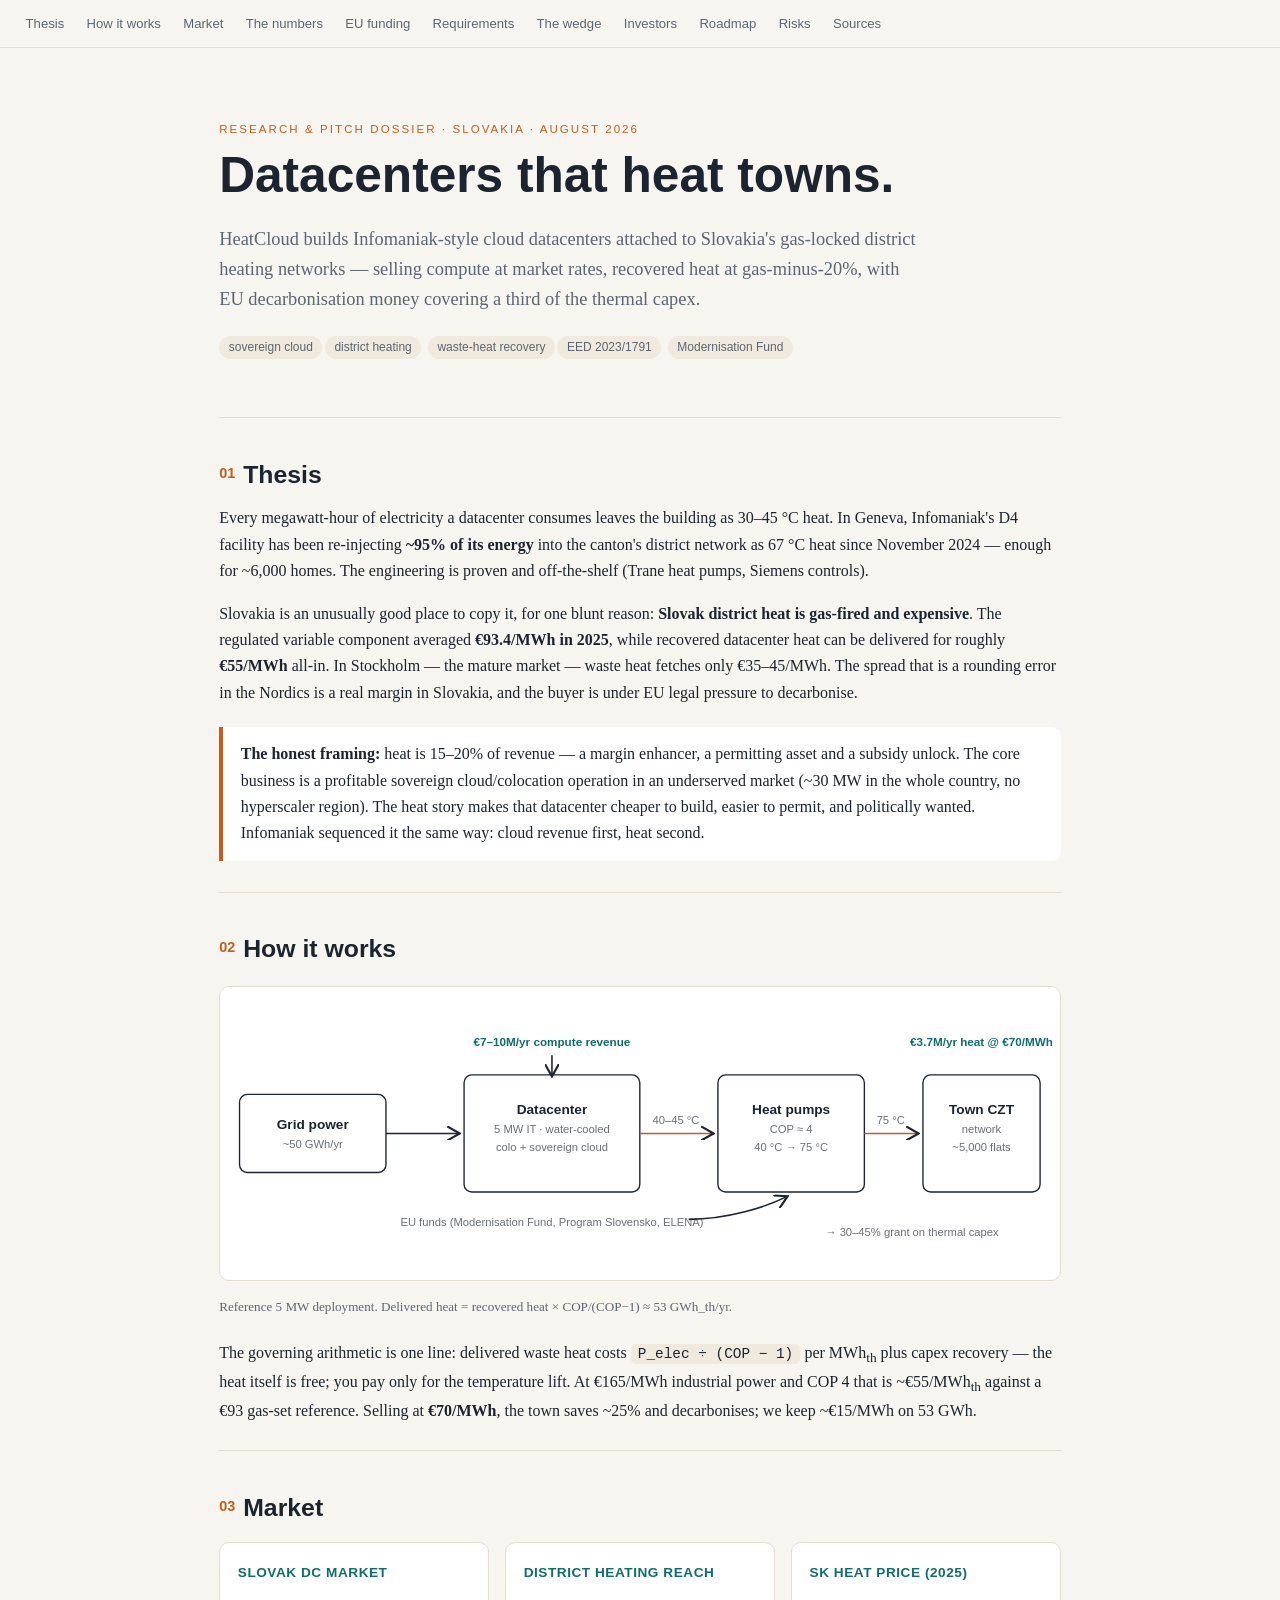
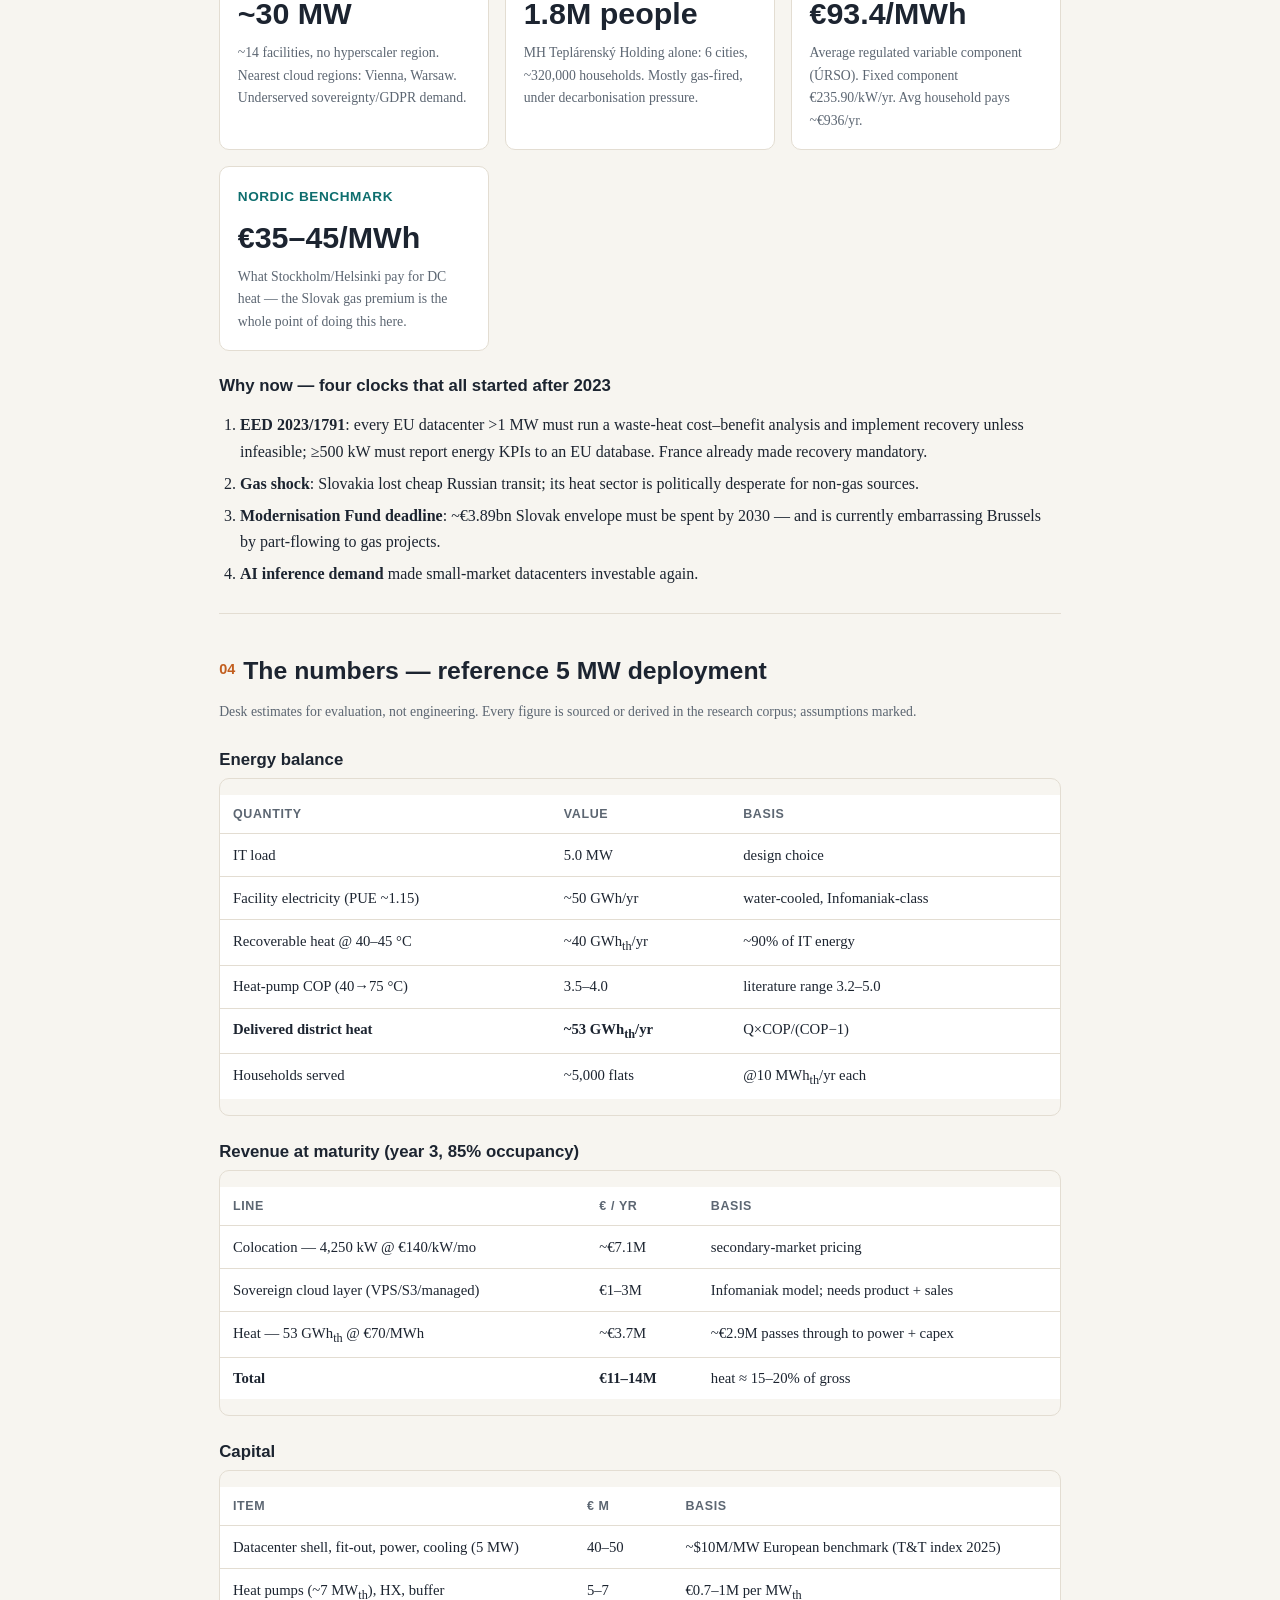
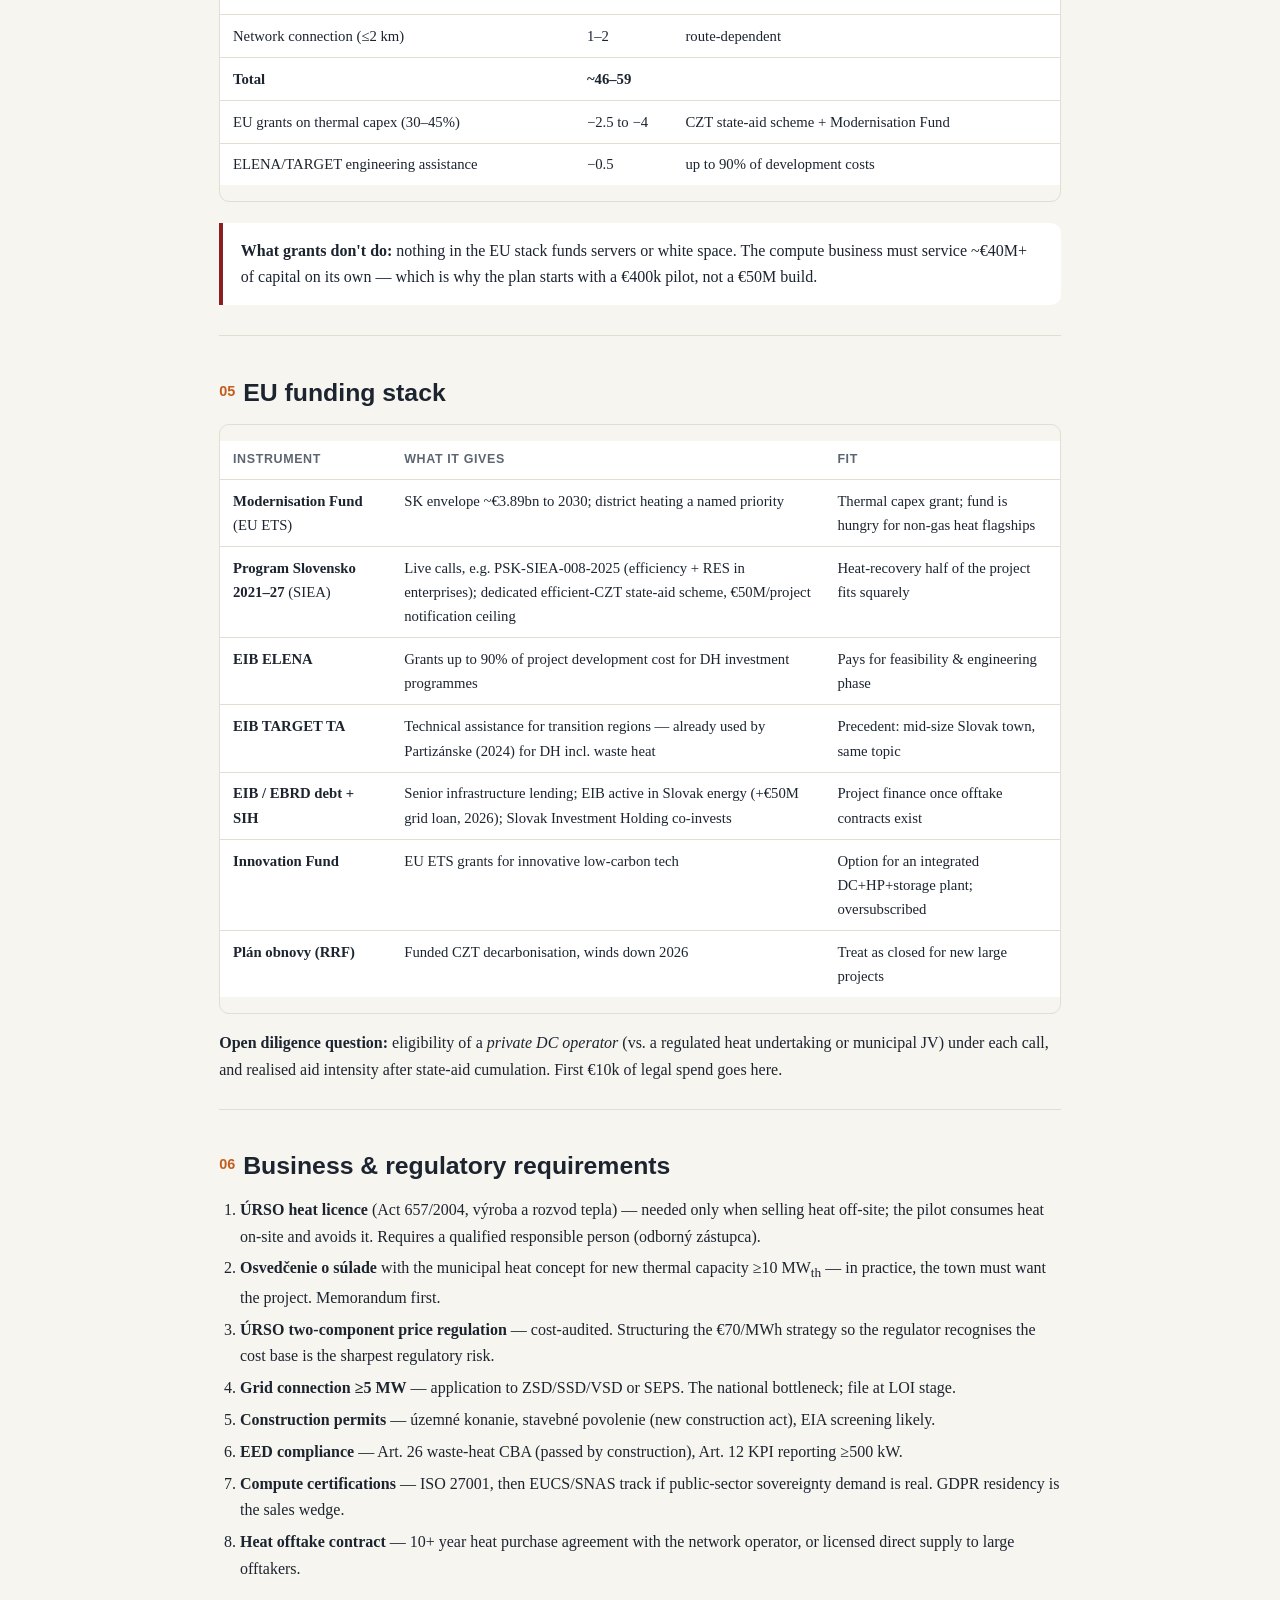
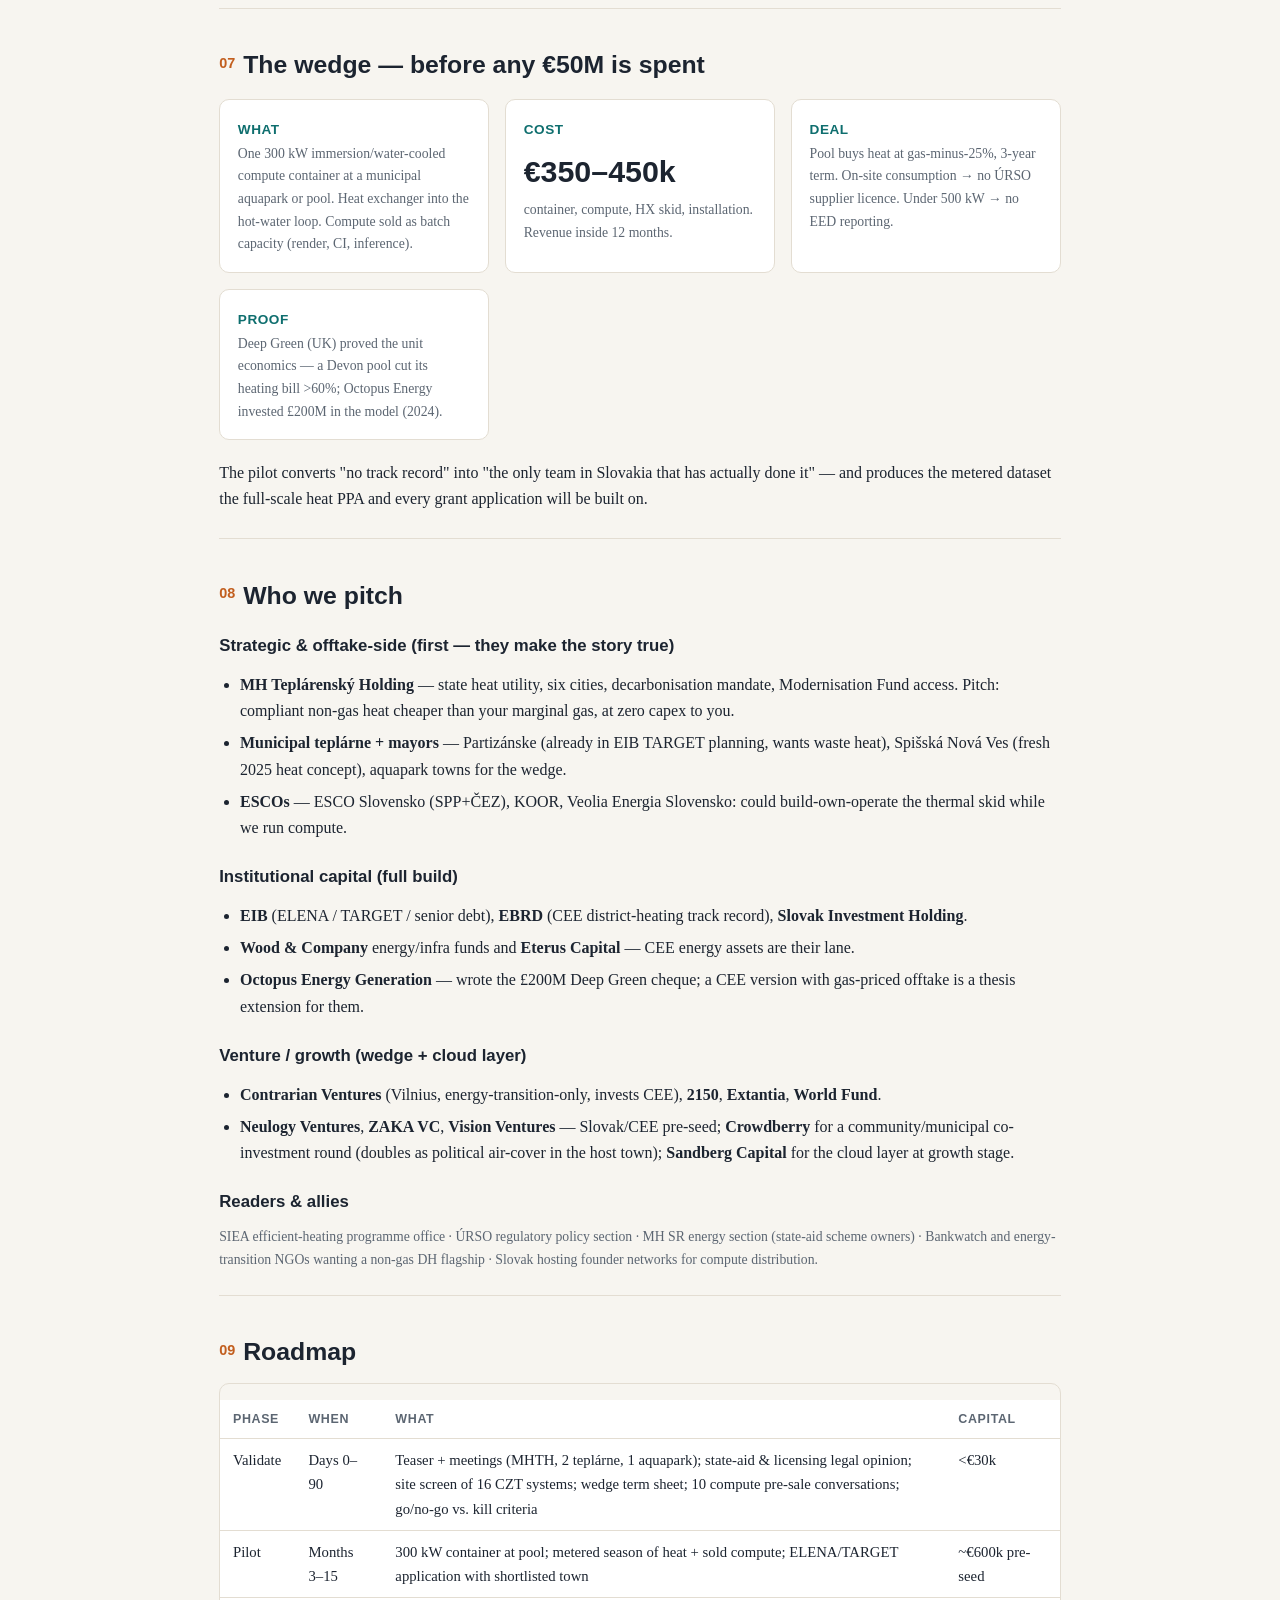
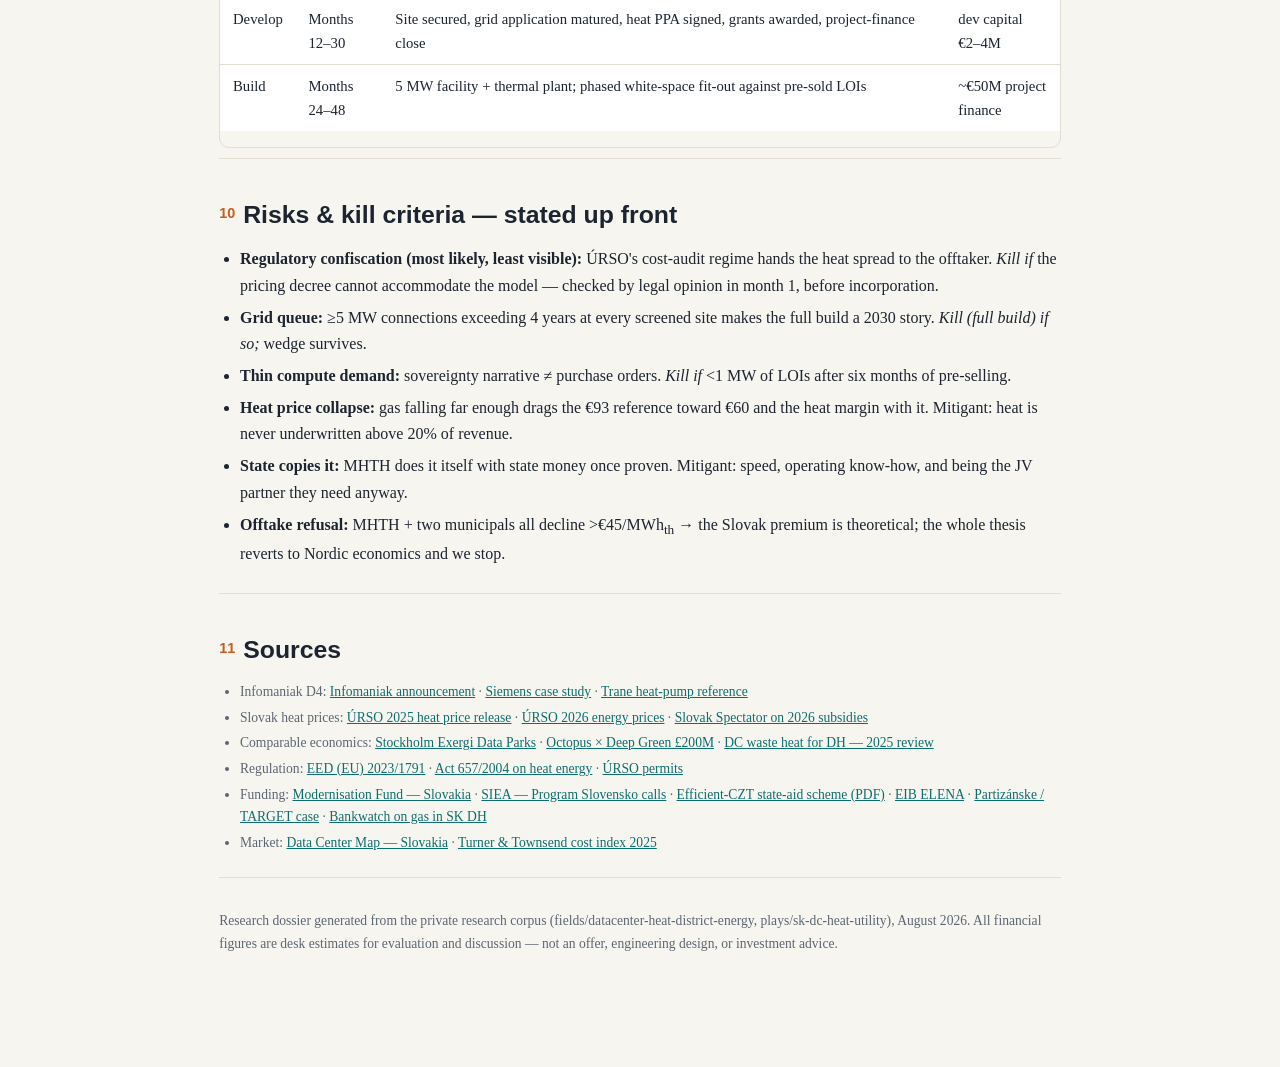
==== index.html @ 576988e0 "HeatCloud Slovakia research & pitch site Co-Authored-By: Claude Opus 5 <noreply@anthropic.com>" ====
<!doctype html>
<html lang="en">
<head>
<meta charset="utf-8">
<meta name="viewport" content="width=device-width, initial-scale=1">
<title>HeatCloud Slovakia — datacenters that heat towns</title>
<meta name="description" content="Sovereign cloud datacenters attached to Slovakia's district heating networks: compute at market rates, recovered heat at gas-minus-20%, EU decarbonisation funding on the thermal capex.">
<style>
:root{
  --bg:#f7f5f0; --panel:#ffffff; --ink:#1c2430; --muted:#5c6672;
  --accent:#c25e1e; --accent2:#0e6e6e; --line:#e3ddd2; --warn:#8a1f1f;
  --chip:#efe9de;
}
@media (prefers-color-scheme: dark){
  :root{ --bg:#12161c; --panel:#1a2028; --ink:#e8e4dc; --muted:#98a1ab;
    --accent:#e8823f; --accent2:#3fb5b5; --line:#2a323c; --warn:#e06c6c; --chip:#232b35; }
}
*{box-sizing:border-box} html{scroll-behavior:smooth}
body{margin:0;background:var(--bg);color:var(--ink);font:16px/1.65 Georgia,'Times New Roman',serif}
a{color:var(--accent2)} h1,h2,h3{font-family:'Helvetica Neue',Arial,sans-serif;line-height:1.2}
nav{position:sticky;top:0;background:var(--bg);border-bottom:1px solid var(--line);z-index:9;
  display:flex;gap:.2rem;overflow-x:auto;padding:.55rem 1rem;font-family:Arial,sans-serif;font-size:.82rem}
nav a{color:var(--muted);text-decoration:none;padding:.25rem .6rem;border-radius:99px;white-space:nowrap}
nav a:hover{color:var(--ink);background:var(--chip)}
.wrap{max-width:880px;margin:0 auto;padding:0 1.2rem 5rem}
header.hero{padding:4.5rem 0 2.5rem;border-bottom:1px solid var(--line)}
.kicker{font-family:Arial,sans-serif;letter-spacing:.18em;text-transform:uppercase;font-size:.72rem;color:var(--accent)}
h1{font-size:clamp(2rem,5vw,3.1rem);margin:.4rem 0 .8rem}
.lede{font-size:1.15rem;color:var(--muted);max-width:44rem}
section{padding:2.6rem 0 .6rem;border-bottom:1px solid var(--line)}
h2{font-size:1.55rem;margin:0 0 1rem}
h2 .n{color:var(--accent);font-size:.9rem;vertical-align:.35em;margin-right:.5rem}
h3{font-size:1.05rem;margin:1.6rem 0 .5rem}
.grid{display:grid;gap:1rem;grid-template-columns:repeat(auto-fit,minmax(230px,1fr));margin:1.2rem 0}
.card{background:var(--panel);border:1px solid var(--line);border-radius:10px;padding:1rem 1.1rem}
.card b{font-family:Arial,sans-serif;font-size:.85rem;letter-spacing:.04em;text-transform:uppercase;color:var(--accent2)}
.big{font-family:'Helvetica Neue',Arial,sans-serif;font-size:1.9rem;font-weight:700;margin:.2rem 0}
.small{font-size:.86rem;color:var(--muted)}
table{border-collapse:collapse;width:100%;margin:1rem 0;font-size:.92rem;background:var(--panel)}
.tblwrap{overflow-x:auto;border:1px solid var(--line);border-radius:10px}
th,td{padding:.55rem .8rem;border-bottom:1px solid var(--line);text-align:left;vertical-align:top}
th{font-family:Arial,sans-serif;font-size:.78rem;text-transform:uppercase;letter-spacing:.05em;color:var(--muted)}
tr:last-child td{border-bottom:none}
.callout{border-left:4px solid var(--accent);background:var(--panel);padding:.9rem 1.1rem;border-radius:0 10px 10px 0;margin:1.3rem 0}
.callout.warn{border-left-color:var(--warn)}
.formula{font-family:'Courier New',monospace;background:var(--chip);padding:.15rem .45rem;border-radius:5px;font-size:.9em}
ul,ol{padding-left:1.3rem} li{margin:.35rem 0}
.tag{display:inline-block;background:var(--chip);border-radius:99px;padding:.1rem .6rem;font-family:Arial,sans-serif;font-size:.75rem;color:var(--muted);margin:.1rem .15rem .1rem 0}
figure{margin:1.4rem 0} figcaption{font-size:.82rem;color:var(--muted);margin-top:.4rem}
.flow{width:100%;height:auto;background:var(--panel);border:1px solid var(--line);border-radius:10px}
footer{padding:2rem 0;color:var(--muted);font-size:.85rem}
.srcs{font-size:.85rem;color:var(--muted)} .srcs li{margin:.2rem 0}
</style>
</head>
<body>
<nav>
  <a href="#thesis">Thesis</a><a href="#model">How it works</a><a href="#market">Market</a>
  <a href="#numbers">The numbers</a><a href="#funding">EU funding</a><a href="#requirements">Requirements</a>
  <a href="#wedge">The wedge</a><a href="#investors">Investors</a><a href="#roadmap">Roadmap</a>
  <a href="#risks">Risks</a><a href="#sources">Sources</a>
</nav>
<div class="wrap">

<header class="hero">
  <div class="kicker">Research &amp; pitch dossier · Slovakia · August 2026</div>
  <h1>Datacenters that heat towns.</h1>
  <p class="lede">HeatCloud builds Infomaniak-style cloud datacenters attached to Slovakia's
  gas-locked district heating networks — selling compute at market rates, recovered
  heat at gas-minus-20%, with EU decarbonisation money covering a third of the thermal capex.</p>
  <p><span class="tag">sovereign cloud</span><span class="tag">district heating</span>
  <span class="tag">waste-heat recovery</span><span class="tag">EED 2023/1791</span>
  <span class="tag">Modernisation Fund</span></p>
</header>

<section id="thesis">
  <h2><span class="n">01</span>Thesis</h2>
  <p>Every megawatt-hour of electricity a datacenter consumes leaves the building as
  30–45&nbsp;°C heat. In Geneva, Infomaniak's D4 facility has been re-injecting
  <b>~95% of its energy</b> into the canton's district network as 67&nbsp;°C heat since
  November 2024 — enough for ~6,000 homes. The engineering is proven and off-the-shelf
  (Trane heat pumps, Siemens controls).</p>
  <p>Slovakia is an unusually good place to copy it, for one blunt reason:
  <b>Slovak district heat is gas-fired and expensive</b>. The regulated variable
  component averaged <b>€93.4/MWh in 2025</b>, while recovered datacenter heat can be
  delivered for roughly <b>€55/MWh</b> all-in. In Stockholm — the mature market —
  waste heat fetches only €35–45/MWh. The spread that is a rounding error in the
  Nordics is a real margin in Slovakia, and the buyer is under EU legal pressure to
  decarbonise.</p>
  <div class="callout">
    <b>The honest framing:</b> heat is 15–20% of revenue — a margin enhancer, a
    permitting asset and a subsidy unlock. The core business is a profitable
    sovereign cloud/colocation operation in an underserved market (~30&nbsp;MW in the
    whole country, no hyperscaler region). The heat story makes that datacenter
    cheaper to build, easier to permit, and politically wanted. Infomaniak sequenced
    it the same way: cloud revenue first, heat second.
  </div>
</section>

<section id="model">
  <h2><span class="n">02</span>How it works</h2>
  <figure>
  <svg class="flow" viewBox="0 0 860 300" xmlns="http://www.w3.org/2000/svg" role="img" aria-label="Energy flow diagram">
    <style>
      .b{fill:none;stroke:currentColor;stroke-width:1.4;rx:8}
      .t{font:600 14px Arial;fill:currentColor}
      .s{font:11.5px Arial;fill:currentColor;opacity:.65}
      .ar{stroke:currentColor;stroke-width:1.6;fill:none;marker-end:url(#a)}
      .hot{stroke:#c25e1e}
      .money{font:600 12px Arial;fill:#0e6e6e}
    </style>
    <defs><marker id="a" markerWidth="9" markerHeight="9" refX="7" refY="4.5" orient="auto">
      <path d="M0,0 L8,4.5 L0,9" fill="none" stroke="currentColor" stroke-width="1.4"/></marker></defs>
    <rect class="b" x="20" y="110" width="150" height="80" rx="8"/>
    <text class="t" x="95" y="145" text-anchor="middle">Grid power</text>
    <text class="s" x="95" y="165" text-anchor="middle">~50 GWh/yr</text>
    <rect class="b" x="250" y="90" width="180" height="120" rx="8"/>
    <text class="t" x="340" y="130" text-anchor="middle">Datacenter</text>
    <text class="s" x="340" y="150" text-anchor="middle">5 MW IT · water-cooled</text>
    <text class="s" x="340" y="168" text-anchor="middle">colo + sovereign cloud</text>
    <rect class="b" x="510" y="90" width="150" height="120" rx="8"/>
    <text class="t" x="585" y="130" text-anchor="middle">Heat pumps</text>
    <text class="s" x="585" y="150" text-anchor="middle">COP ≈ 4</text>
    <text class="s" x="585" y="168" text-anchor="middle">40 °C → 75 °C</text>
    <rect class="b" x="720" y="90" width="120" height="120" rx="8"/>
    <text class="t" x="780" y="130" text-anchor="middle">Town CZT</text>
    <text class="s" x="780" y="150" text-anchor="middle">network</text>
    <text class="s" x="780" y="168" text-anchor="middle">~5,000 flats</text>
    <path class="ar" d="M170,150 H244"/>
    <path class="ar hot" d="M430,150 H504"/>
    <text class="s" x="467" y="140" text-anchor="middle">40–45 °C</text>
    <path class="ar hot" d="M660,150 H714"/>
    <text class="s" x="687" y="140" text-anchor="middle">75 °C</text>
    <text class="money" x="340" y="60" text-anchor="middle">€7–10M/yr compute revenue</text>
    <path class="ar" d="M340,90 V70" transform="rotate(180 340 80)"/>
    <text class="money" x="780" y="60" text-anchor="middle">€3.7M/yr heat @ €70/MWh</text>
    <text class="s" x="340" y="245" text-anchor="middle">EU funds (Modernisation Fund, Program Slovensko, ELENA)</text>
    <path class="ar" d="M480,238 C520,238 560,225 580,215"/>
    <text class="s" x="620" y="255" text-anchor="start">→ 30–45% grant on thermal capex</text>
  </svg>
  <figcaption>Reference 5 MW deployment. Delivered heat = recovered heat × COP/(COP−1) ≈ 53 GWh_th/yr.</figcaption>
  </figure>
  <p>The governing arithmetic is one line: delivered waste heat costs
  <span class="formula">P_elec ÷ (COP − 1)</span> per MWh<sub>th</sub> plus capex
  recovery — the heat itself is free; you pay only for the temperature lift. At
  €165/MWh industrial power and COP 4 that is ~€55/MWh<sub>th</sub> against a €93
  gas-set reference. Selling at <b>€70/MWh</b>, the town saves ~25% and decarbonises;
  we keep ~€15/MWh on 53 GWh.</p>
</section>

<section id="market">
  <h2><span class="n">03</span>Market</h2>
  <div class="grid">
    <div class="card"><b>Slovak DC market</b><div class="big">~30 MW</div>
      <div class="small">~14 facilities, no hyperscaler region. Nearest cloud regions: Vienna, Warsaw. Underserved sovereignty/GDPR demand.</div></div>
    <div class="card"><b>District heating reach</b><div class="big">1.8M people</div>
      <div class="small">MH Teplárenský Holding alone: 6 cities, ~320,000 households. Mostly gas-fired, under decarbonisation pressure.</div></div>
    <div class="card"><b>SK heat price (2025)</b><div class="big">€93.4/MWh</div>
      <div class="small">Average regulated variable component (ÚRSO). Fixed component €235.90/kW/yr. Avg household pays ~€936/yr.</div></div>
    <div class="card"><b>Nordic benchmark</b><div class="big">€35–45/MWh</div>
      <div class="small">What Stockholm/Helsinki pay for DC heat — the Slovak gas premium is the whole point of doing this here.</div></div>
  </div>
  <h3>Why now — four clocks that all started after 2023</h3>
  <ol>
    <li><b>EED 2023/1791</b>: every EU datacenter &gt;1 MW must run a waste-heat
    cost–benefit analysis and implement recovery unless infeasible; ≥500 kW must report
    energy KPIs to an EU database. France already made recovery mandatory.</li>
    <li><b>Gas shock</b>: Slovakia lost cheap Russian transit; its heat sector is
    politically desperate for non-gas sources.</li>
    <li><b>Modernisation Fund deadline</b>: ~€3.89bn Slovak envelope must be spent by
    2030 — and is currently embarrassing Brussels by part-flowing to gas projects.</li>
    <li><b>AI inference demand</b> made small-market datacenters investable again.</li>
  </ol>
</section>

<section id="numbers">
  <h2><span class="n">04</span>The numbers — reference 5 MW deployment</h2>
  <p class="small">Desk estimates for evaluation, not engineering. Every figure is
  sourced or derived in the research corpus; assumptions marked.</p>
  <h3>Energy balance</h3>
  <div class="tblwrap"><table>
    <tr><th>Quantity</th><th>Value</th><th>Basis</th></tr>
    <tr><td>IT load</td><td>5.0 MW</td><td>design choice</td></tr>
    <tr><td>Facility electricity (PUE ~1.15)</td><td>~50 GWh/yr</td><td>water-cooled, Infomaniak-class</td></tr>
    <tr><td>Recoverable heat @ 40–45 °C</td><td>~40 GWh<sub>th</sub>/yr</td><td>~90% of IT energy</td></tr>
    <tr><td>Heat-pump COP (40→75 °C)</td><td>3.5–4.0</td><td>literature range 3.2–5.0</td></tr>
    <tr><td><b>Delivered district heat</b></td><td><b>~53 GWh<sub>th</sub>/yr</b></td><td>Q×COP/(COP−1)</td></tr>
    <tr><td>Households served</td><td>~5,000 flats</td><td>@10 MWh<sub>th</sub>/yr each</td></tr>
  </table></div>
  <h3>Revenue at maturity (year 3, 85% occupancy)</h3>
  <div class="tblwrap"><table>
    <tr><th>Line</th><th>€ / yr</th><th>Basis</th></tr>
    <tr><td>Colocation — 4,250 kW @ €140/kW/mo</td><td>~€7.1M</td><td>secondary-market pricing</td></tr>
    <tr><td>Sovereign cloud layer (VPS/S3/managed)</td><td>€1–3M</td><td>Infomaniak model; needs product + sales</td></tr>
    <tr><td>Heat — 53 GWh<sub>th</sub> @ €70/MWh</td><td>~€3.7M</td><td>~€2.9M passes through to power + capex</td></tr>
    <tr><td><b>Total</b></td><td><b>€11–14M</b></td><td>heat ≈ 15–20% of gross</td></tr>
  </table></div>
  <h3>Capital</h3>
  <div class="tblwrap"><table>
    <tr><th>Item</th><th>€ M</th><th>Basis</th></tr>
    <tr><td>Datacenter shell, fit-out, power, cooling (5 MW)</td><td>40–50</td><td>~$10M/MW European benchmark (T&amp;T index 2025)</td></tr>
    <tr><td>Heat pumps (~7 MW<sub>th</sub>), HX, buffer</td><td>5–7</td><td>€0.7–1M per MW<sub>th</sub></td></tr>
    <tr><td>Network connection (≤2 km)</td><td>1–2</td><td>route-dependent</td></tr>
    <tr><td><b>Total</b></td><td><b>~46–59</b></td><td></td></tr>
    <tr><td>EU grants on thermal capex (30–45%)</td><td>−2.5 to −4</td><td>CZT state-aid scheme + Modernisation Fund</td></tr>
    <tr><td>ELENA/TARGET engineering assistance</td><td>−0.5</td><td>up to 90% of development costs</td></tr>
  </table></div>
  <div class="callout warn"><b>What grants don't do:</b> nothing in the EU stack funds
  servers or white space. The compute business must service ~€40M+ of capital on its
  own — which is why the plan starts with a €400k pilot, not a €50M build.</div>
</section>

<section id="funding">
  <h2><span class="n">05</span>EU funding stack</h2>
  <div class="tblwrap"><table>
    <tr><th>Instrument</th><th>What it gives</th><th>Fit</th></tr>
    <tr><td><b>Modernisation Fund</b> (EU ETS)</td><td>SK envelope ~€3.89bn to 2030; district heating a named priority</td><td>Thermal capex grant; fund is hungry for non-gas heat flagships</td></tr>
    <tr><td><b>Program Slovensko 2021–27</b> (SIEA)</td><td>Live calls, e.g. PSK-SIEA-008-2025 (efficiency + RES in enterprises); dedicated efficient-CZT state-aid scheme, €50M/project notification ceiling</td><td>Heat-recovery half of the project fits squarely</td></tr>
    <tr><td><b>EIB ELENA</b></td><td>Grants up to 90% of project development cost for DH investment programmes</td><td>Pays for feasibility &amp; engineering phase</td></tr>
    <tr><td><b>EIB TARGET TA</b></td><td>Technical assistance for transition regions — already used by Partizánske (2024) for DH incl. waste heat</td><td>Precedent: mid-size Slovak town, same topic</td></tr>
    <tr><td><b>EIB / EBRD debt + SIH</b></td><td>Senior infrastructure lending; EIB active in Slovak energy (+€50M grid loan, 2026); Slovak Investment Holding co-invests</td><td>Project finance once offtake contracts exist</td></tr>
    <tr><td><b>Innovation Fund</b></td><td>EU ETS grants for innovative low-carbon tech</td><td>Option for an integrated DC+HP+storage plant; oversubscribed</td></tr>
    <tr><td><b>Plán obnovy (RRF)</b></td><td>Funded CZT decarbonisation, winds down 2026</td><td>Treat as closed for new large projects</td></tr>
  </table></div>
  <p><b>Open diligence question:</b> eligibility of a <i>private DC operator</i> (vs. a
  regulated heat undertaking or municipal JV) under each call, and realised aid
  intensity after state-aid cumulation. First €10k of legal spend goes here.</p>
</section>

<section id="requirements">
  <h2><span class="n">06</span>Business &amp; regulatory requirements</h2>
  <ol>
    <li><b>ÚRSO heat licence</b> (Act 657/2004, výroba a rozvod tepla) — needed only when
    selling heat off-site; the pilot consumes heat on-site and avoids it. Requires a
    qualified responsible person (odborný zástupca).</li>
    <li><b>Osvedčenie o súlade</b> with the municipal heat concept for new thermal
    capacity ≥10 MW<sub>th</sub> — in practice, the town must want the project. Memorandum first.</li>
    <li><b>ÚRSO two-component price regulation</b> — cost-audited. Structuring the €70/MWh
    strategy so the regulator recognises the cost base is the sharpest regulatory risk.</li>
    <li><b>Grid connection ≥5 MW</b> — application to ZSD/SSD/VSD or SEPS. The national
    bottleneck; file at LOI stage.</li>
    <li><b>Construction permits</b> — územné konanie, stavebné povolenie (new construction
    act), EIA screening likely.</li>
    <li><b>EED compliance</b> — Art. 26 waste-heat CBA (passed by construction),
    Art. 12 KPI reporting ≥500 kW.</li>
    <li><b>Compute certifications</b> — ISO 27001, then EUCS/SNAS track if public-sector
    sovereignty demand is real. GDPR residency is the sales wedge.</li>
    <li><b>Heat offtake contract</b> — 10+ year heat purchase agreement with the network
    operator, or licensed direct supply to large offtakers.</li>
  </ol>
</section>

<section id="wedge">
  <h2><span class="n">07</span>The wedge — before any €50M is spent</h2>
  <div class="grid">
    <div class="card"><b>What</b><div class="small">One 300 kW immersion/water-cooled compute
    container at a municipal aquapark or pool. Heat exchanger into the hot-water loop.
    Compute sold as batch capacity (render, CI, inference).</div></div>
    <div class="card"><b>Cost</b><div class="big">€350–450k</div><div class="small">container,
    compute, HX skid, installation. Revenue inside 12 months.</div></div>
    <div class="card"><b>Deal</b><div class="small">Pool buys heat at gas-minus-25%, 3-year
    term. On-site consumption → no ÚRSO supplier licence. Under 500 kW → no EED reporting.</div></div>
    <div class="card"><b>Proof</b><div class="small">Deep Green (UK) proved the unit
    economics — a Devon pool cut its heating bill &gt;60%; Octopus Energy invested £200M
    in the model (2024).</div></div>
  </div>
  <p>The pilot converts "no track record" into "the only team in Slovakia that has
  actually done it" — and produces the metered dataset the full-scale heat PPA and
  every grant application will be built on.</p>
</section>

<section id="investors">
  <h2><span class="n">08</span>Who we pitch</h2>
  <h3>Strategic &amp; offtake-side (first — they make the story true)</h3>
  <ul>
    <li><b>MH Teplárenský Holding</b> — state heat utility, six cities, decarbonisation
    mandate, Modernisation Fund access. Pitch: compliant non-gas heat cheaper than your
    marginal gas, at zero capex to you.</li>
    <li><b>Municipal teplárne + mayors</b> — Partizánske (already in EIB TARGET planning,
    wants waste heat), Spišská Nová Ves (fresh 2025 heat concept), aquapark towns for the wedge.</li>
    <li><b>ESCOs</b> — ESCO Slovensko (SPP+ČEZ), KOOR, Veolia Energia Slovensko: could
    build-own-operate the thermal skid while we run compute.</li>
  </ul>
  <h3>Institutional capital (full build)</h3>
  <ul>
    <li><b>EIB</b> (ELENA / TARGET / senior debt), <b>EBRD</b> (CEE district-heating track
    record), <b>Slovak Investment Holding</b>.</li>
    <li><b>Wood &amp; Company</b> energy/infra funds and <b>Eterus Capital</b> — CEE energy
    assets are their lane.</li>
    <li><b>Octopus Energy Generation</b> — wrote the £200M Deep Green cheque; a CEE version
    with gas-priced offtake is a thesis extension for them.</li>
  </ul>
  <h3>Venture / growth (wedge + cloud layer)</h3>
  <ul>
    <li><b>Contrarian Ventures</b> (Vilnius, energy-transition-only, invests CEE),
    <b>2150</b>, <b>Extantia</b>, <b>World Fund</b>.</li>
    <li><b>Neulogy Ventures</b>, <b>ZAKA VC</b>, <b>Vision Ventures</b> — Slovak/CEE pre-seed;
    <b>Crowdberry</b> for a community/municipal co-investment round (doubles as political
    air-cover in the host town); <b>Sandberg Capital</b> for the cloud layer at growth stage.</li>
  </ul>
  <h3>Readers &amp; allies</h3>
  <p class="small">SIEA efficient-heating programme office · ÚRSO regulatory policy section ·
  MH SR energy section (state-aid scheme owners) · Bankwatch and energy-transition NGOs
  wanting a non-gas DH flagship · Slovak hosting founder networks for compute distribution.</p>
</section>

<section id="roadmap">
  <h2><span class="n">09</span>Roadmap</h2>
  <div class="tblwrap"><table>
    <tr><th>Phase</th><th>When</th><th>What</th><th>Capital</th></tr>
    <tr><td>Validate</td><td>Days 0–90</td><td>Teaser + meetings (MHTH, 2 teplárne, 1 aquapark); state-aid &amp; licensing legal opinion; site screen of 16 CZT systems; wedge term sheet; 10 compute pre-sale conversations; go/no-go vs. kill criteria</td><td>&lt;€30k</td></tr>
    <tr><td>Pilot</td><td>Months 3–15</td><td>300 kW container at pool; metered season of heat + sold compute; ELENA/TARGET application with shortlisted town</td><td>~€600k pre-seed</td></tr>
    <tr><td>Develop</td><td>Months 12–30</td><td>Site secured, grid application matured, heat PPA signed, grants awarded, project-finance close</td><td>dev capital €2–4M</td></tr>
    <tr><td>Build</td><td>Months 24–48</td><td>5 MW facility + thermal plant; phased white-space fit-out against pre-sold LOIs</td><td>~€50M project finance</td></tr>
  </table></div>
</section>

<section id="risks">
  <h2><span class="n">10</span>Risks &amp; kill criteria — stated up front</h2>
  <ul>
    <li><b>Regulatory confiscation (most likely, least visible):</b> ÚRSO's cost-audit
    regime hands the heat spread to the offtaker. <i>Kill if</i> the pricing decree cannot
    accommodate the model — checked by legal opinion in month 1, before incorporation.</li>
    <li><b>Grid queue:</b> ≥5 MW connections exceeding 4 years at every screened site
    makes the full build a 2030 story. <i>Kill (full build) if so;</i> wedge survives.</li>
    <li><b>Thin compute demand:</b> sovereignty narrative ≠ purchase orders. <i>Kill if</i>
    &lt;1 MW of LOIs after six months of pre-selling.</li>
    <li><b>Heat price collapse:</b> gas falling far enough drags the €93 reference toward
    €60 and the heat margin with it. Mitigant: heat is never underwritten above 20% of revenue.</li>
    <li><b>State copies it:</b> MHTH does it itself with state money once proven. Mitigant:
    speed, operating know-how, and being the JV partner they need anyway.</li>
    <li><b>Offtake refusal:</b> MHTH + two municipals all decline &gt;€45/MWh<sub>th</sub>
    → the Slovak premium is theoretical; the whole thesis reverts to Nordic economics and
    we stop.</li>
  </ul>
</section>

<section id="sources">
  <h2><span class="n">11</span>Sources</h2>
  <ul class="srcs">
    <li>Infomaniak D4: <a href="https://news.infomaniak.com/en/infomaniak-inaugurates-a-revolutionary-data-center-that-recovers-100-of-its-energy-for-building-heating/">Infomaniak announcement</a> · <a href="https://www.siemens.com/en-us/content/infomaniak-d4-data-center/">Siemens case study</a> · <a href="https://www.tranetechnologies.com/en/index/blog/customer-stories/sustainable-digital-infrastructure-infomaniak-data-center.html">Trane heat-pump reference</a></li>
    <li>Slovak heat prices: <a href="https://www.urso.gov.sk/pokles-cien-tepla-v-roku-2025-napriek-zdrazeniu-prepravy-plynu/">ÚRSO 2025 heat price release</a> · <a href="https://www.urso.gov.sk/ceny-energii-na-rok-2026/">ÚRSO 2026 energy prices</a> · <a href="https://spectator.sme.sk/business/c/living-in-slovakia-your-2026-energy-bill-depends-on-one-thing-state-aid">Slovak Spectator on 2026 subsidies</a></li>
    <li>Comparable economics: <a href="https://www.eurelectric.org/stories/stockholm-exergi-data-parks-shows-the-potential-for-scaling-the-reuse-of-waste-heat-when-it-becomes-a-tradable-product/">Stockholm Exergi Data Parks</a> · <a href="https://octopus.energy/press/deep-green-investment/">Octopus × Deep Green £200M</a> · <a href="https://www.sciencedirect.com/science/article/pii/S1364032125005362">DC waste heat for DH — 2025 review</a></li>
    <li>Regulation: <a href="https://eur-lex.europa.eu/eli/dir/2023/1791/oj/eng">EED (EU) 2023/1791</a> · <a href="https://www.slov-lex.sk/ezbierky/pravne-predpisy/SK/ZZ/2004/657/">Act 657/2004 on heat energy</a> · <a href="https://www.urso.gov.sk/povolenia-a-oznamenia/">ÚRSO permits</a></li>
    <li>Funding: <a href="https://www.rescoop.eu/policy/financing-tracker/modernisation-fund/slovakia-modernisation-func">Modernisation Fund — Slovakia</a> · <a href="https://www.siea.sk/strukturalne-fondy-eu/program-slovensko/vyzvy-implementovane-siea/">SIEA — Program Slovensko calls</a> · <a href="https://eurofondy.gov.sk/wp-content/uploads/2024/01/Schema_statnej_pomoci_na_podporu_investicii_do_energeticky_ucinnych_systemov_centralizovaneho_zasobovania_teplom_alebo_chladom.pdf">Efficient-CZT state-aid scheme (PDF)</a> · <a href="https://www.eib.org/en/products/advisory-services/elena/index.htm">EIB ELENA</a> · <a href="https://bankwatch.org/blog/how-a-pioneering-slovak-town-is-modernising-its-district-heating-system">Partizánske / TARGET case</a> · <a href="https://bankwatch.org/blog/unfit-for-55-how-eu-climate-money-is-supporting-gas-fired-heating-in-slovakia">Bankwatch on gas in SK DH</a></li>
    <li>Market: <a href="https://www.datacentermap.com/slovakia/">Data Center Map — Slovakia</a> · <a href="https://reports.turnerandtownsend.com/data-centre-construction-cost-index-2025/data-centre-cost-trends">Turner &amp; Townsend cost index 2025</a></li>
  </ul>
</section>

<footer>
  Research dossier generated from the private research corpus (fields/datacenter-heat-district-energy,
  plays/sk-dc-heat-utility), August 2026. All financial figures are desk estimates for
  evaluation and discussion — not an offer, engineering design, or investment advice.
</footer>
</div>
</body>
</html>
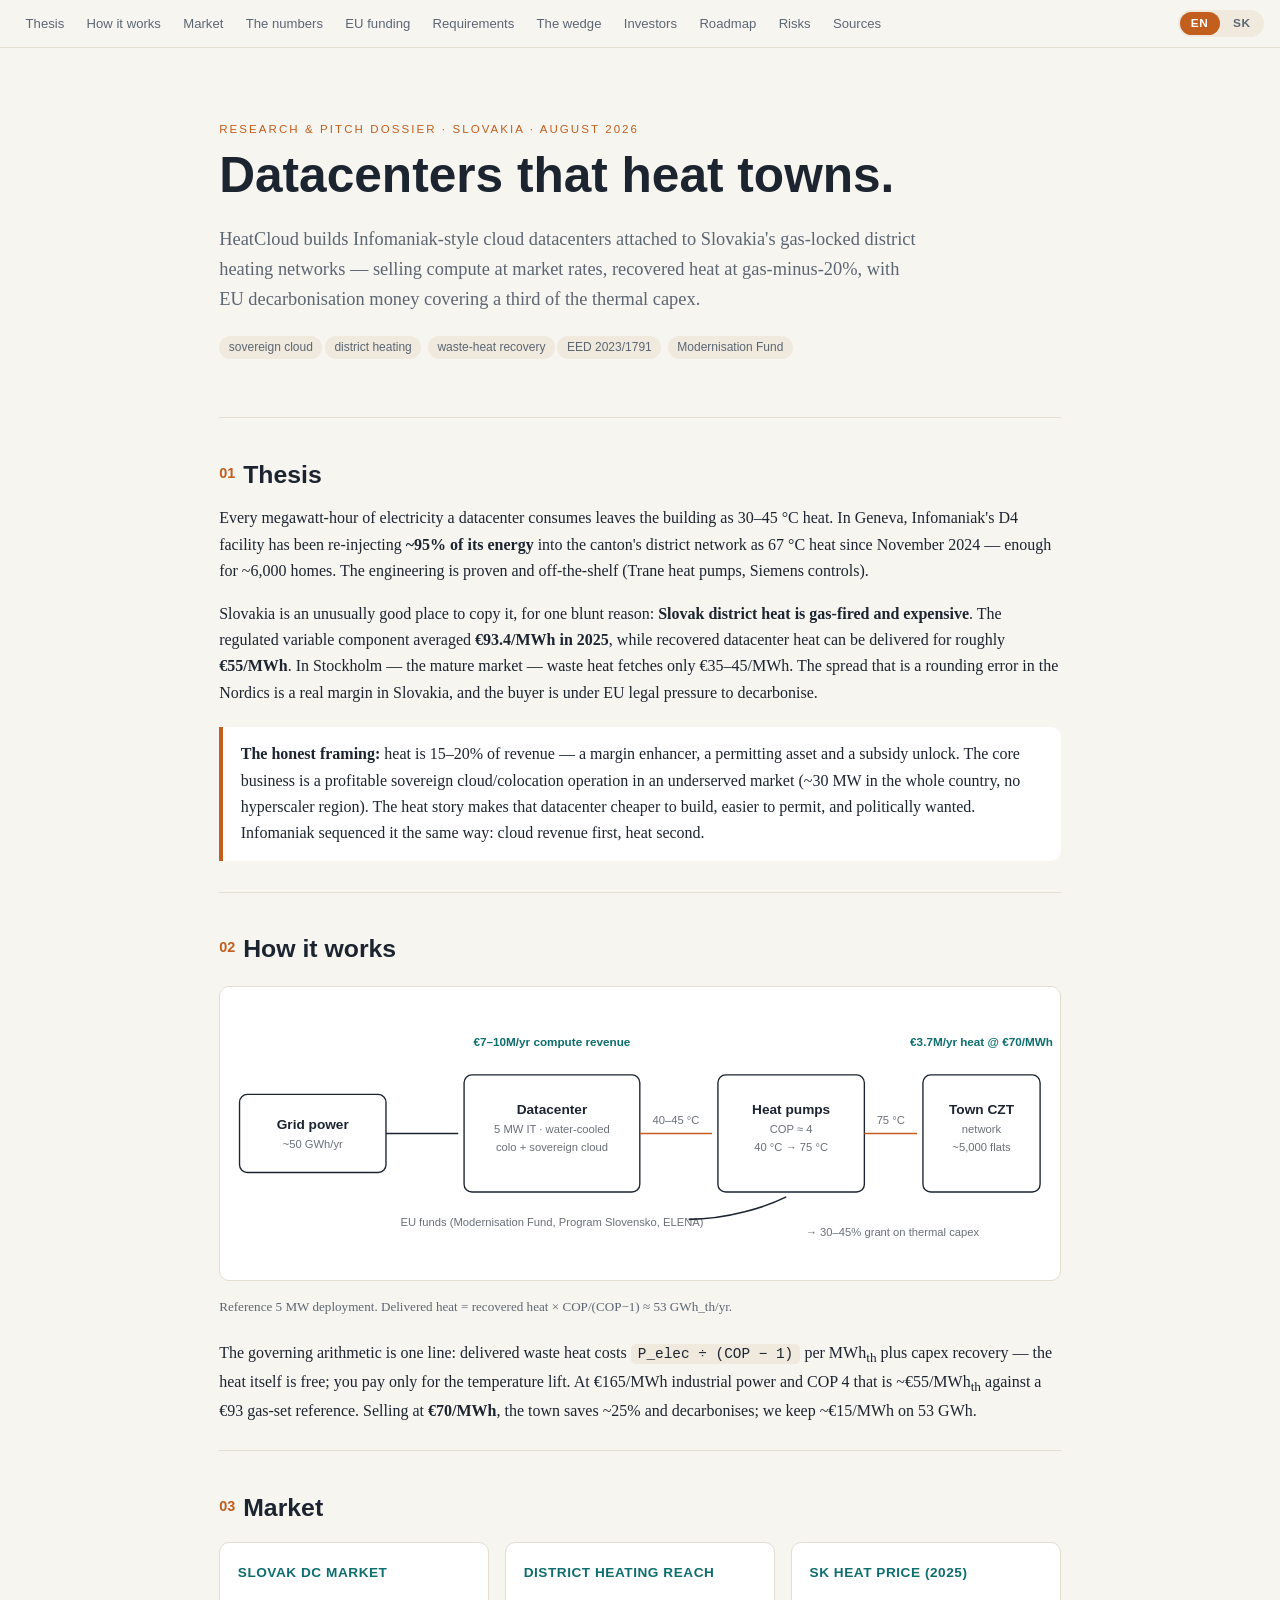
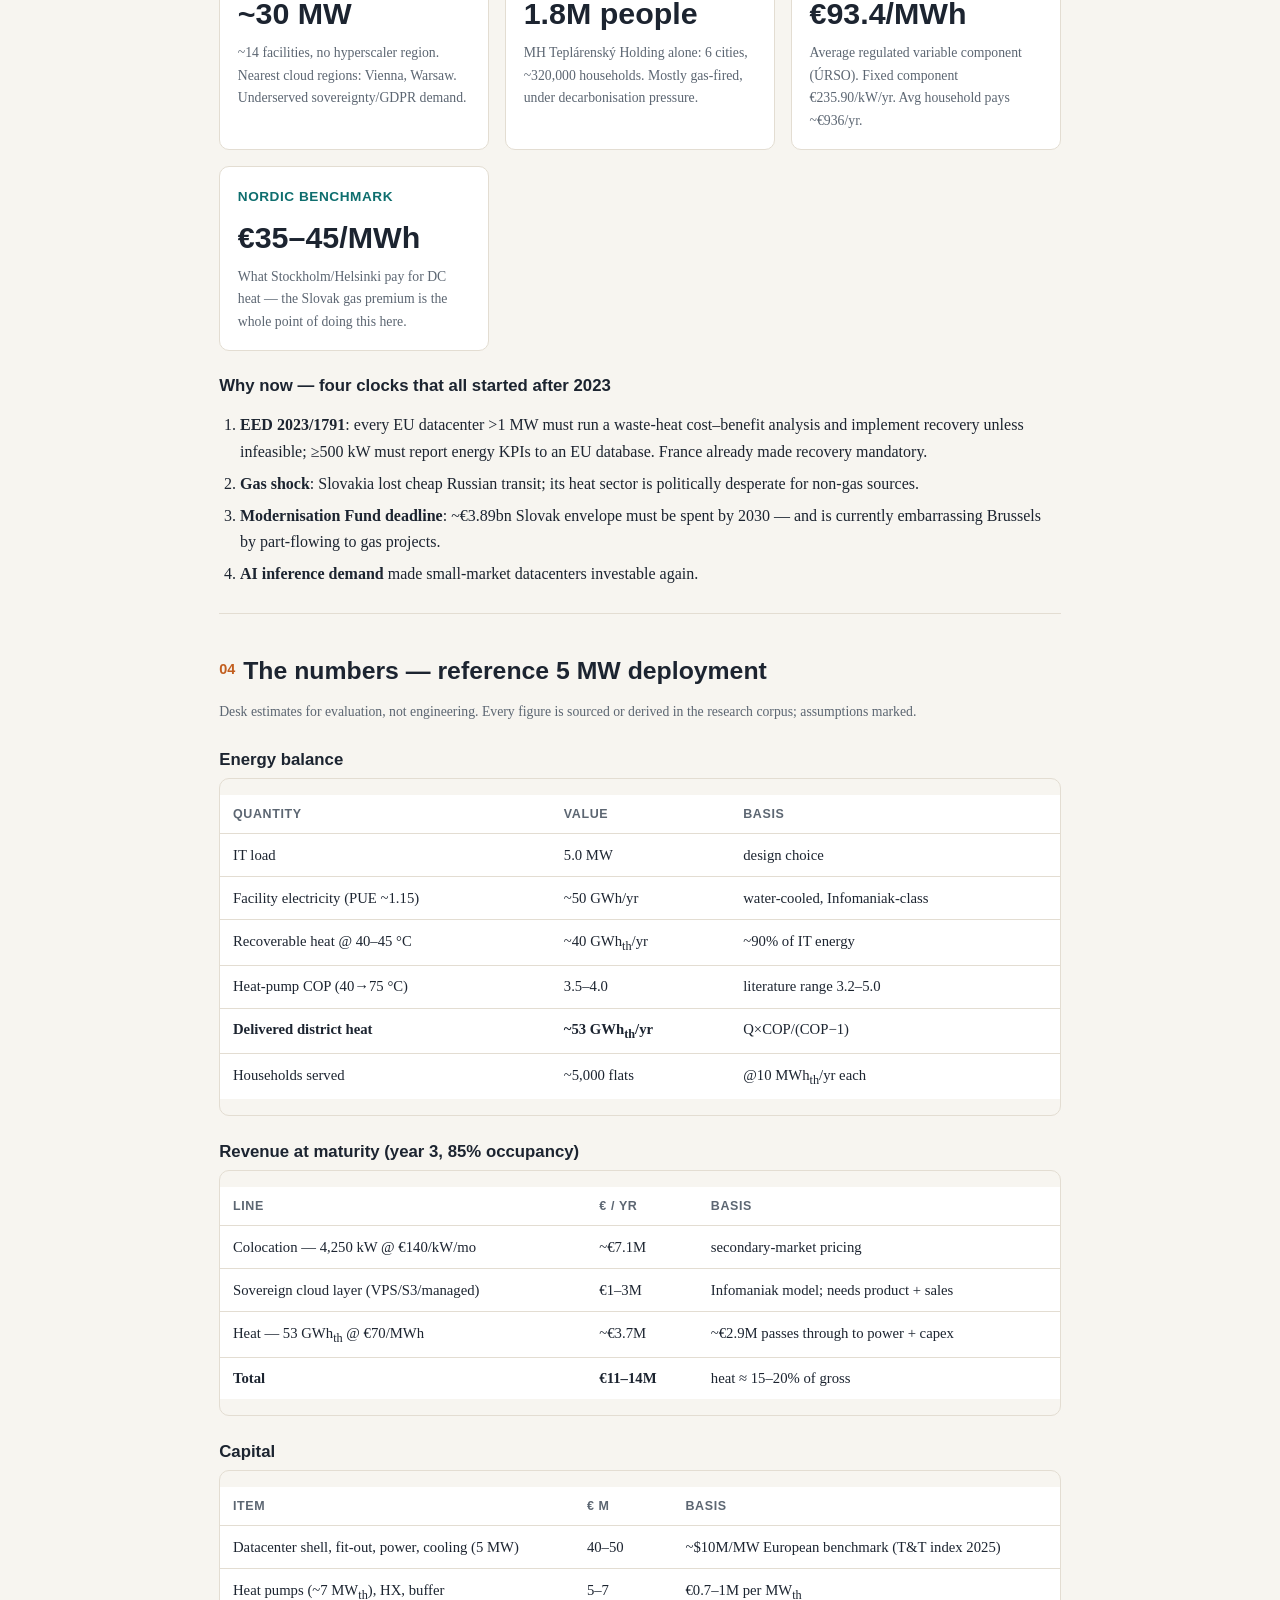
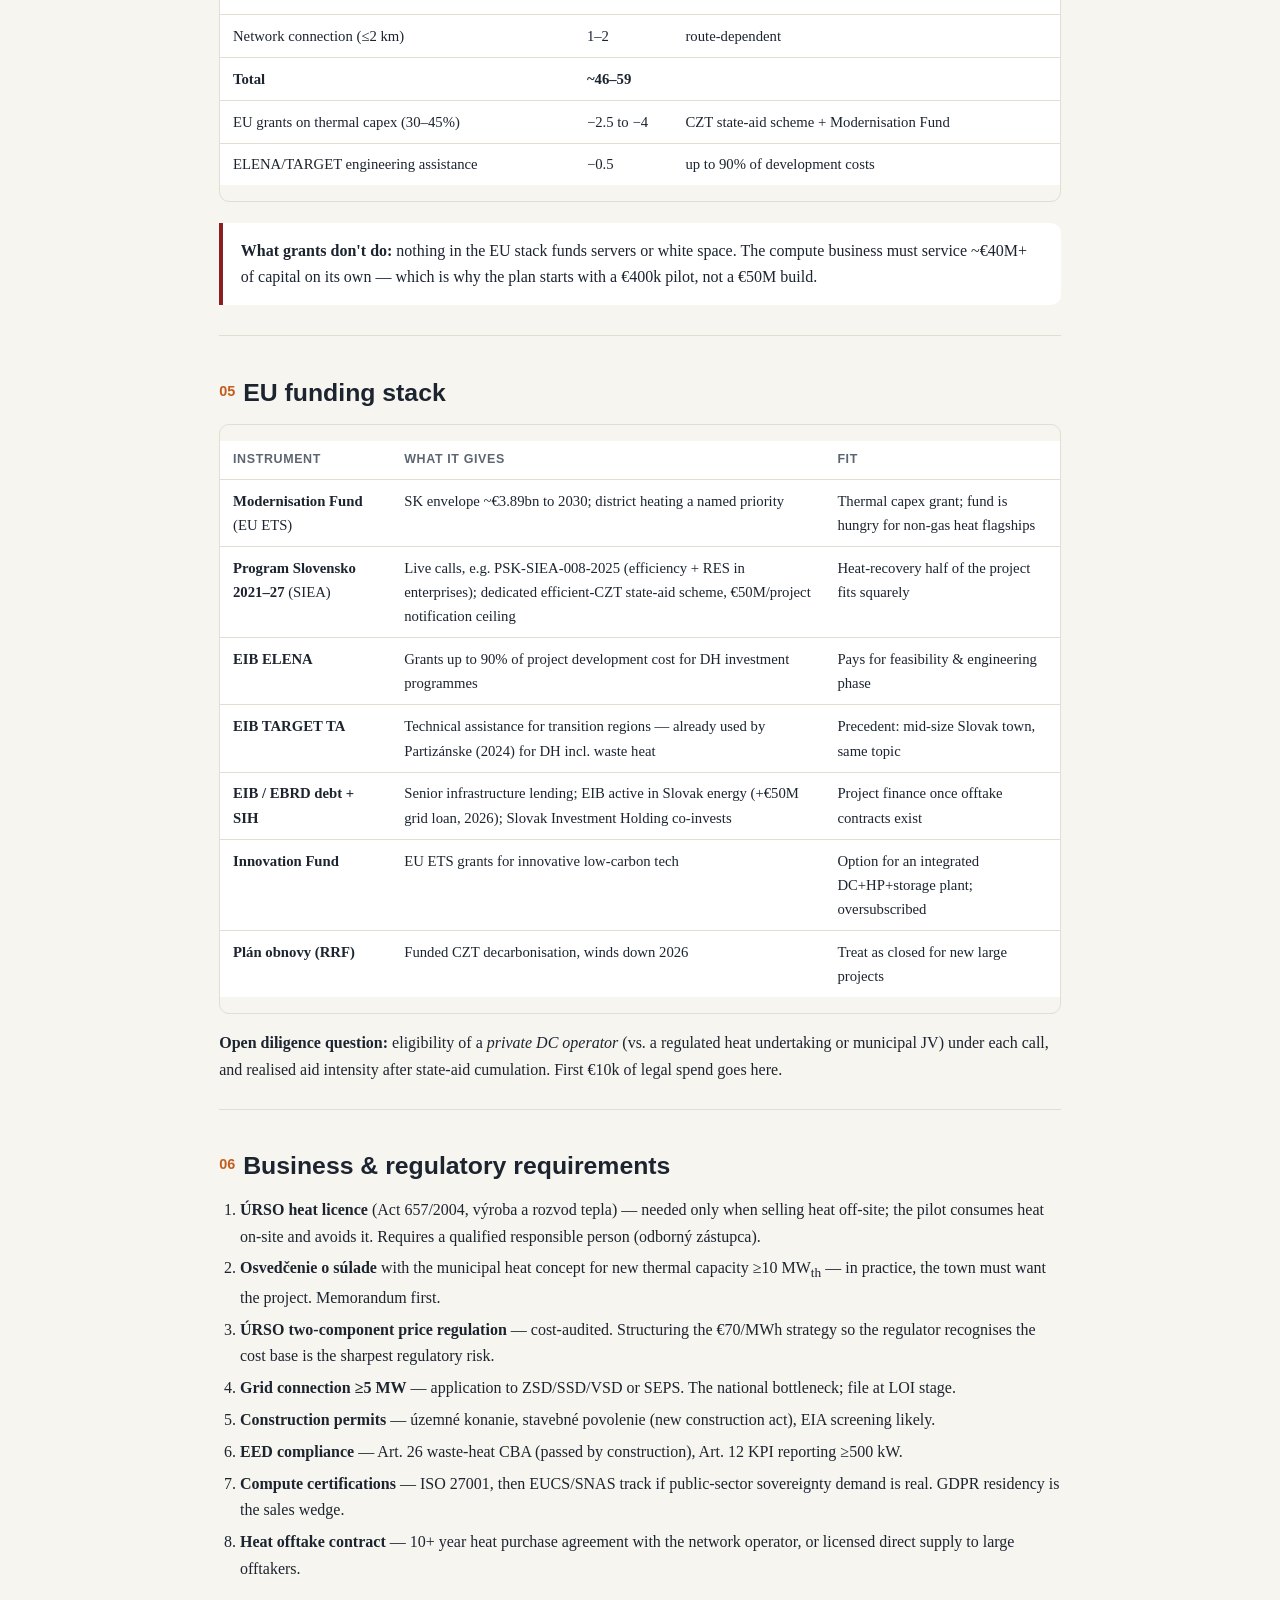
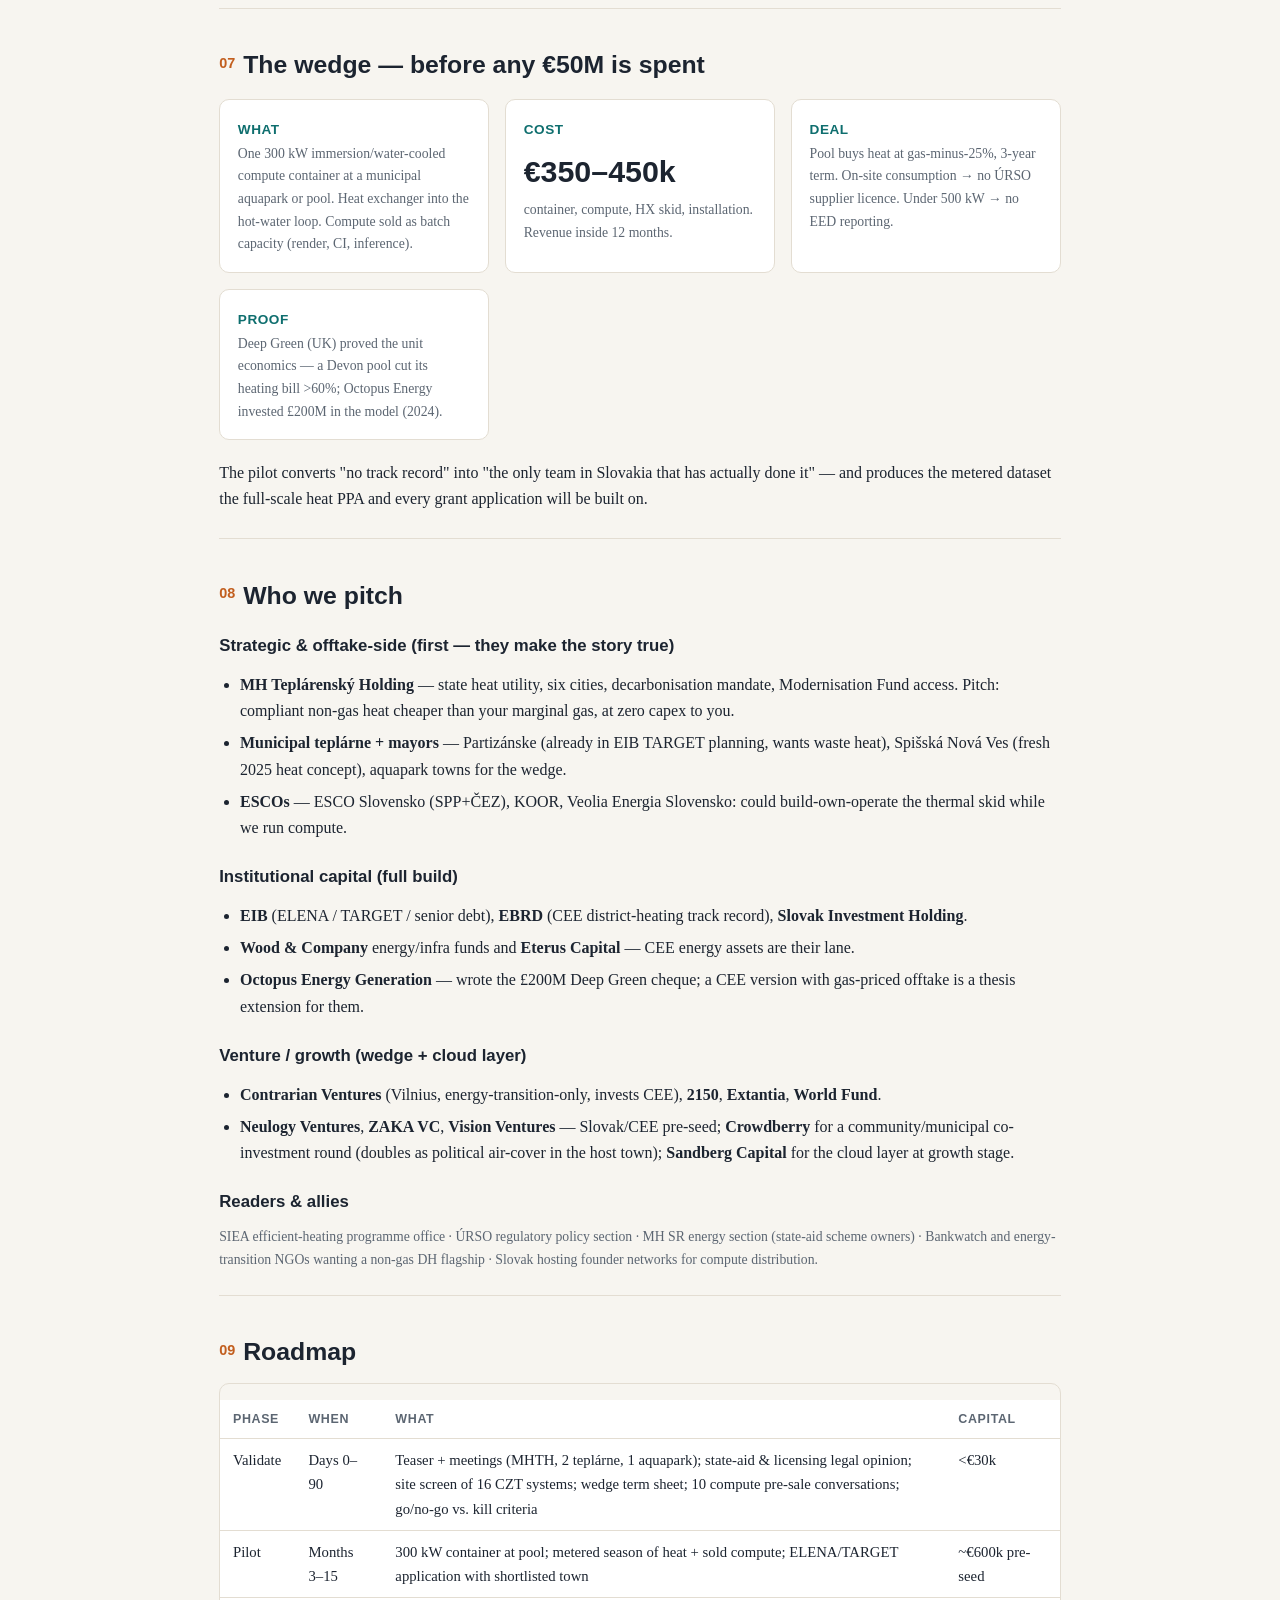
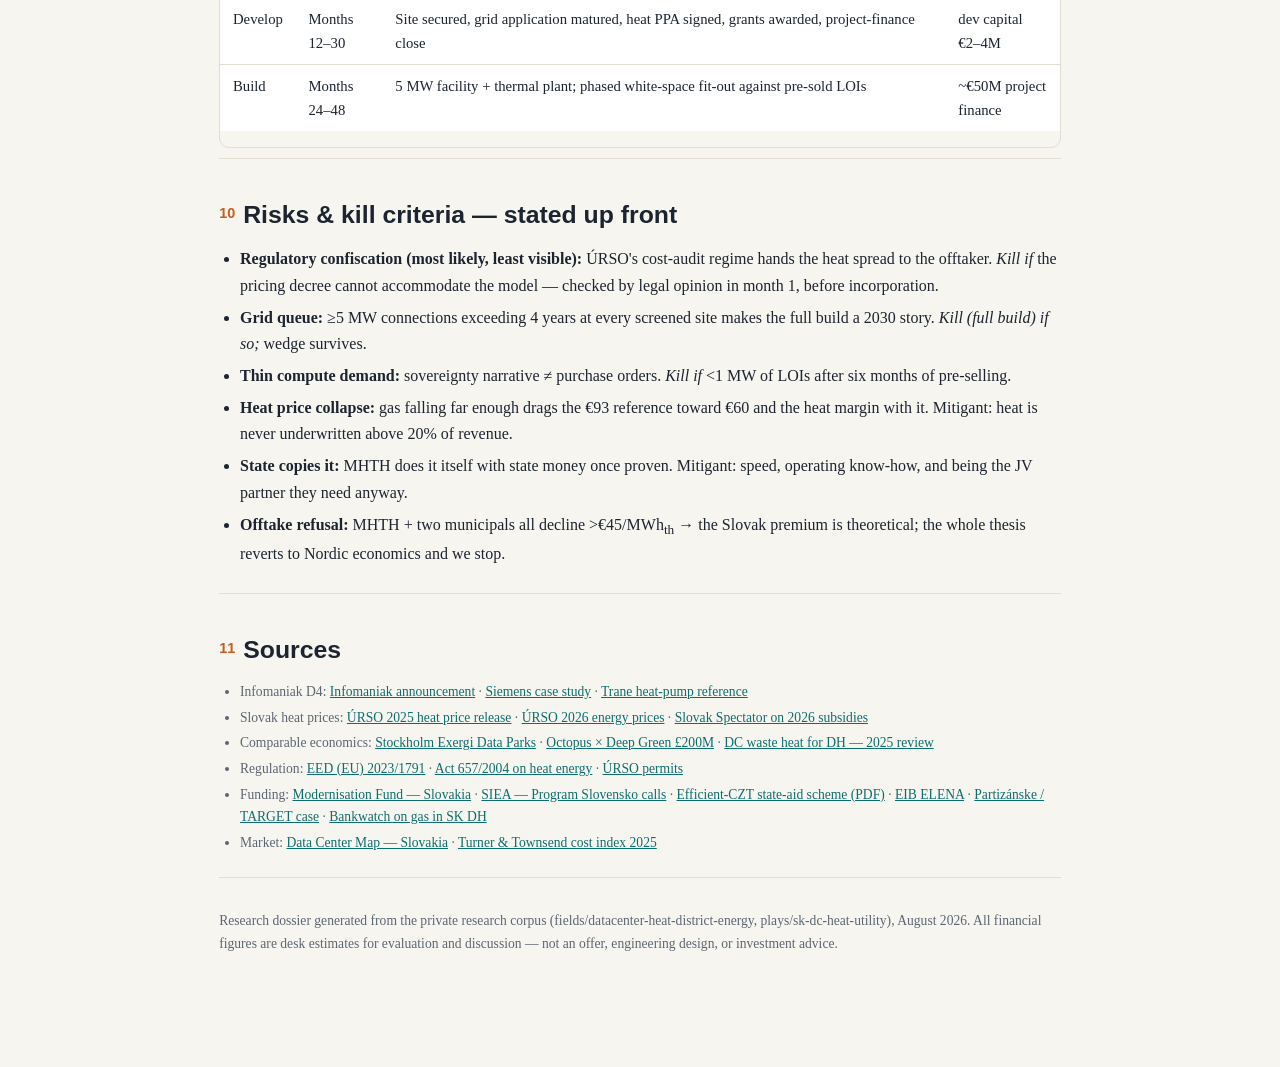
==== commit 7da3bd36: "Add Slovak translation with EN/SK language toggle Full parallel SK pane (all 11 sections, tables, SV" ====
--- a/index.html
+++ b/index.html
@@ -19,15 +19,22 @@
 body{margin:0;background:var(--bg);color:var(--ink);font:16px/1.65 Georgia,'Times New Roman',serif}
 a{color:var(--accent2)} h1,h2,h3{font-family:'Helvetica Neue',Arial,sans-serif;line-height:1.2}
 nav{position:sticky;top:0;background:var(--bg);border-bottom:1px solid var(--line);z-index:9;
-  display:flex;gap:.2rem;overflow-x:auto;padding:.55rem 1rem;font-family:Arial,sans-serif;font-size:.82rem}
+  display:flex;align-items:center;gap:.5rem;padding:.55rem 1rem;font-family:Arial,sans-serif;font-size:.82rem}
+.navlinks{display:flex;align-items:center;gap:.2rem;overflow-x:auto;flex:1 1 auto;min-width:0;
+  scrollbar-width:thin;-webkit-overflow-scrolling:touch}
 nav a{color:var(--muted);text-decoration:none;padding:.25rem .6rem;border-radius:99px;white-space:nowrap}
 nav a:hover{color:var(--ink);background:var(--chip)}
+.lang{display:flex;gap:2px;background:var(--chip);border-radius:99px;padding:2px;flex:0 0 auto}
+.lang button{font:600 .74rem/1 Arial,sans-serif;letter-spacing:.06em;border:0;cursor:pointer;
+  padding:.35rem .7rem;border-radius:99px;background:transparent;color:var(--muted)}
+.lang button[aria-pressed="true"]{background:var(--accent);color:#fff}
+.lang button:hover{color:var(--ink)} .lang button[aria-pressed="true"]:hover{color:#fff}
 .wrap{max-width:880px;margin:0 auto;padding:0 1.2rem 5rem}
 header.hero{padding:4.5rem 0 2.5rem;border-bottom:1px solid var(--line)}
 .kicker{font-family:Arial,sans-serif;letter-spacing:.18em;text-transform:uppercase;font-size:.72rem;color:var(--accent)}
 h1{font-size:clamp(2rem,5vw,3.1rem);margin:.4rem 0 .8rem}
 .lede{font-size:1.15rem;color:var(--muted);max-width:44rem}
-section{padding:2.6rem 0 .6rem;border-bottom:1px solid var(--line)}
+section{padding:2.6rem 0 .6rem;border-bottom:1px solid var(--line);scroll-margin-top:3.4rem}
 h2{font-size:1.55rem;margin:0 0 1rem}
 h2 .n{color:var(--accent);font-size:.9rem;vertical-align:.35em;margin-right:.5rem}
 h3{font-size:1.05rem;margin:1.6rem 0 .5rem}
@@ -50,16 +57,49 @@
 .flow{width:100%;height:auto;background:var(--panel);border:1px solid var(--line);border-radius:10px}
 footer{padding:2rem 0;color:var(--muted);font-size:.85rem}
 .srcs{font-size:.85rem;color:var(--muted)} .srcs li{margin:.2rem 0}
+
+/* language panes */
+[data-pane]{display:none}
+body[data-lang="en"] [data-pane="en"],
+body[data-lang="sk"] [data-pane="sk"]{display:block}
+nav [data-pane]{display:none}
+body[data-lang="en"] nav [data-pane="en"],
+body[data-lang="sk"] nav [data-pane="sk"]{display:contents}
 </style>
 </head>
-<body>
+<body data-lang="en">
+<script>
+// set language before first paint: stored choice, else browser language
+(function(){try{
+  var l = localStorage.getItem('hc-lang');
+  if(l!=='en'&&l!=='sk') l = (navigator.language||'en').toLowerCase().indexOf('sk')===0 ? 'sk' : 'en';
+  document.body.setAttribute('data-lang', l); document.documentElement.lang = l;
+}catch(e){}})();
+</script>
+
 <nav>
-  <a href="#thesis">Thesis</a><a href="#model">How it works</a><a href="#market">Market</a>
-  <a href="#numbers">The numbers</a><a href="#funding">EU funding</a><a href="#requirements">Requirements</a>
-  <a href="#wedge">The wedge</a><a href="#investors">Investors</a><a href="#roadmap">Roadmap</a>
-  <a href="#risks">Risks</a><a href="#sources">Sources</a>
+  <div class="navlinks">
+  <span data-pane="en">
+    <a href="#thesis">Thesis</a><a href="#model">How it works</a><a href="#market">Market</a>
+    <a href="#numbers">The numbers</a><a href="#funding">EU funding</a><a href="#requirements">Requirements</a>
+    <a href="#wedge">The wedge</a><a href="#investors">Investors</a><a href="#roadmap">Roadmap</a>
+    <a href="#risks">Risks</a><a href="#sources">Sources</a>
+  </span>
+  <span data-pane="sk">
+    <a href="#sk-thesis">Téza</a><a href="#sk-model">Ako to funguje</a><a href="#sk-market">Trh</a>
+    <a href="#sk-numbers">Čísla</a><a href="#sk-funding">Eurofondy</a><a href="#sk-requirements">Požiadavky</a>
+    <a href="#sk-wedge">Prvý krok</a><a href="#sk-investors">Investori</a><a href="#sk-roadmap">Plán</a>
+    <a href="#sk-risks">Riziká</a><a href="#sk-sources">Zdroje</a>
+  </span>
+  </div>
+  <div class="lang" role="group" aria-label="Language / Jazyk">
+    <button type="button" data-set-lang="en" aria-pressed="true">EN</button>
+    <button type="button" data-set-lang="sk" aria-pressed="false">SK</button>
+  </div>
 </nav>
-<div class="wrap">
+
+<!-- ============================ ENGLISH ============================ -->
+<div class="wrap" data-pane="en">
 
 <header class="hero">
   <div class="kicker">Research &amp; pitch dossier · Slovakia · August 2026</div>
@@ -82,7 +122,7 @@
   <p>Slovakia is an unusually good place to copy it, for one blunt reason:
   <b>Slovak district heat is gas-fired and expensive</b>. The regulated variable
   component averaged <b>€93.4/MWh in 2025</b>, while recovered datacenter heat can be
-  delivered for roughly <b>€55/MWh</b> all-in. In Stockholm — the mature market —
+  delivered for roughly <b>€55/MWh</b>. In Stockholm — the mature market —
   waste heat fetches only €35–45/MWh. The spread that is a rounding error in the
   Nordics is a real margin in Slovakia, and the buyer is under EU legal pressure to
   decarbonise.</p>
@@ -101,7 +141,7 @@
   <figure>
   <svg class="flow" viewBox="0 0 860 300" xmlns="http://www.w3.org/2000/svg" role="img" aria-label="Energy flow diagram">
     <style>
-      .b{fill:none;stroke:currentColor;stroke-width:1.4;rx:8}
+      .b{fill:none;stroke:currentColor;stroke-width:1.4}
       .t{font:600 14px Arial;fill:currentColor}
       .s{font:11.5px Arial;fill:currentColor;opacity:.65}
       .ar{stroke:currentColor;stroke-width:1.6;fill:none;marker-end:url(#a)}
@@ -131,11 +171,10 @@
     <path class="ar hot" d="M660,150 H714"/>
     <text class="s" x="687" y="140" text-anchor="middle">75 °C</text>
     <text class="money" x="340" y="60" text-anchor="middle">€7–10M/yr compute revenue</text>
-    <path class="ar" d="M340,90 V70" transform="rotate(180 340 80)"/>
     <text class="money" x="780" y="60" text-anchor="middle">€3.7M/yr heat @ €70/MWh</text>
     <text class="s" x="340" y="245" text-anchor="middle">EU funds (Modernisation Fund, Program Slovensko, ELENA)</text>
     <path class="ar" d="M480,238 C520,238 560,225 580,215"/>
-    <text class="s" x="620" y="255" text-anchor="start">→ 30–45% grant on thermal capex</text>
+    <text class="s" x="600" y="255" text-anchor="start">→ 30–45% grant on thermal capex</text>
   </svg>
   <figcaption>Reference 5 MW deployment. Delivered heat = recovered heat × COP/(COP−1) ≈ 53 GWh_th/yr.</figcaption>
   </figure>
@@ -352,5 +391,349 @@
   evaluation and discussion — not an offer, engineering design, or investment advice.
 </footer>
 </div>
+
+<!-- ============================ SLOVENČINA ============================ -->
+<div class="wrap" data-pane="sk">
+
+<header class="hero">
+  <div class="kicker">Výskumný a investičný podklad · Slovensko · august 2026</div>
+  <h1>Dátové centrá, ktoré vykurujú mestá.</h1>
+  <p class="lede">HeatCloud stavia cloudové dátové centrá v štýle švajčiarskeho Infomaniaku,
+  napojené na slovenské sústavy centralizovaného zásobovania teplom, ktoré dnes visia na
+  plyne — výpočtový výkon predávame za trhové ceny, získané odpadové teplo o 20 % lacnejšie
+  ako z plynu, pričom tretinu investície do tepelnej časti pokryjú európske dekarbonizačné
+  peniaze.</p>
+  <p><span class="tag">suverénny cloud</span><span class="tag">centralizované teplo</span>
+  <span class="tag">využitie odpadového tepla</span><span class="tag">smernica EED 2023/1791</span>
+  <span class="tag">Modernizačný fond</span></p>
+</header>
+
+<section id="sk-thesis">
+  <h2><span class="n">01</span>Téza</h2>
+  <p>Každá megawatthodina elektriny, ktorú dátové centrum spotrebuje, opúšťa budovu ako
+  teplo s teplotou 30–45&nbsp;°C. V Ženeve vháňa centrum D4 spoločnosti Infomaniak od
+  novembra 2024 <b>približne 95 % svojej energie</b> späť do kantonálnej teplárenskej siete
+  ako teplo s teplotou 67&nbsp;°C — dosť na vykúrenie zhruba 6 000 domácností. Technológia
+  je overená a bežne dostupná (tepelné čerpadlá Trane, riadenie Siemens).</p>
+  <p>Slovensko je na zopakovanie tohto modelu nezvyčajne dobré miesto, a to z jedného
+  priameho dôvodu: <b>slovenské centrálne teplo sa vyrába z plynu a je drahé</b>. Priemerná
+  regulovaná variabilná zložka ceny dosiahla v roku 2025 <b>93,4 €/MWh</b>, kým odpadové
+  teplo z dátového centra vieme dodať približne za <b>55 €/MWh</b>. V Štokholme — na
+  vyzretom trhu — sa odpadové teplo vykupuje len za 35–45 €/MWh. Rozdiel, ktorý je v
+  Škandinávii zaokrúhľovacou chybou, je na Slovensku skutočnou maržou — a odberateľ je
+  pod právnym tlakom EÚ dekarbonizovať.</p>
+  <div class="callout">
+    <b>Poctivý rámec:</b> teplo tvorí 15–20 % tržieb — je to zlepšovač marže, povoľovacia
+    výhoda a kľúč k dotáciám. Jadrom podnikania je zisková prevádzka suverénneho cloudu a
+    kolokácie na málo obslúženom trhu (~30&nbsp;MW v celej krajine, žiadny región
+    hyperscalera). Príbeh o teple robí toto dátové centrum lacnejším na výstavbu, ľahším na
+    povolenie a politicky žiadaným. Infomaniak postupoval rovnako: najprv tržby z cloudu,
+    až potom teplo.
+  </div>
+</section>
+
+<section id="sk-model">
+  <h2><span class="n">02</span>Ako to funguje</h2>
+  <figure>
+  <svg class="flow" viewBox="0 0 860 300" xmlns="http://www.w3.org/2000/svg" role="img" aria-label="Schéma toku energie">
+    <style>
+      .b{fill:none;stroke:currentColor;stroke-width:1.4}
+      .t{font:600 14px Arial;fill:currentColor}
+      .s{font:11.5px Arial;fill:currentColor;opacity:.65}
+      .ar{stroke:currentColor;stroke-width:1.6;fill:none;marker-end:url(#a2)}
+      .hot{stroke:#c25e1e}
+      .money{font:600 12px Arial;fill:#0e6e6e}
+    </style>
+    <defs><marker id="a2" markerWidth="9" markerHeight="9" refX="7" refY="4.5" orient="auto">
+      <path d="M0,0 L8,4.5 L0,9" fill="none" stroke="currentColor" stroke-width="1.4"/></marker></defs>
+    <rect class="b" x="20" y="110" width="150" height="80" rx="8"/>
+    <text class="t" x="95" y="145" text-anchor="middle">Elektrina zo siete</text>
+    <text class="s" x="95" y="165" text-anchor="middle">~50 GWh/rok</text>
+    <rect class="b" x="250" y="90" width="180" height="120" rx="8"/>
+    <text class="t" x="340" y="130" text-anchor="middle">Dátové centrum</text>
+    <text class="s" x="340" y="150" text-anchor="middle">5 MW IT · vodou chladené</text>
+    <text class="s" x="340" y="168" text-anchor="middle">kolokácia + suverénny cloud</text>
+    <rect class="b" x="510" y="90" width="150" height="120" rx="8"/>
+    <text class="t" x="585" y="130" text-anchor="middle">Tepelné čerpadlá</text>
+    <text class="s" x="585" y="150" text-anchor="middle">COP ≈ 4</text>
+    <text class="s" x="585" y="168" text-anchor="middle">40 °C → 75 °C</text>
+    <rect class="b" x="720" y="90" width="120" height="120" rx="8"/>
+    <text class="t" x="780" y="130" text-anchor="middle">Sieť CZT</text>
+    <text class="s" x="780" y="150" text-anchor="middle">mesta</text>
+    <text class="s" x="780" y="168" text-anchor="middle">~5 000 bytov</text>
+    <path class="ar" d="M170,150 H244"/>
+    <path class="ar hot" d="M430,150 H504"/>
+    <text class="s" x="467" y="140" text-anchor="middle">40–45 °C</text>
+    <path class="ar hot" d="M660,150 H714"/>
+    <text class="s" x="687" y="140" text-anchor="middle">75 °C</text>
+    <text class="money" x="340" y="60" text-anchor="middle">7–10 mil. €/rok z výpočtov</text>
+    <text class="money" x="780" y="60" text-anchor="middle">3,7 mil. €/rok teplo pri 70 €/MWh</text>
+    <text class="s" x="340" y="245" text-anchor="middle">Eurofondy (Modernizačný fond, Program Slovensko, ELENA)</text>
+    <path class="ar" d="M480,238 C520,238 560,225 580,215"/>
+    <text class="s" x="600" y="255" text-anchor="start">→ 30–45 % dotácia na tepelnú časť</text>
+  </svg>
+  <figcaption>Referenčné nasadenie 5 MW. Dodané teplo = získané teplo × COP/(COP−1) ≈ 53 GWh<sub>t</sub>/rok.</figcaption>
+  </figure>
+  <p>Rozhodujúca aritmetika je jediný riadok: dodané odpadové teplo stojí
+  <span class="formula">P_elektrina ÷ (COP − 1)</span> za MWh<sub>t</sub> plus návratnosť
+  investície — samotné teplo je zadarmo, platíte len za zvýšenie teploty. Pri cene
+  elektriny 165 €/MWh pre priemysel a COP 4 je to približne 55 €/MWh<sub>t</sub> oproti
+  referenčnej cene 93 € z plynu. Pri predaji za <b>70 €/MWh</b> mesto ušetrí zhruba 25 % a
+  zároveň dekarbonizuje; nám zostáva ~15 €/MWh z 53 GWh.</p>
+</section>
+
+<section id="sk-market">
+  <h2><span class="n">03</span>Trh</h2>
+  <div class="grid">
+    <div class="card"><b>Slovenský trh DC</b><div class="big">~30 MW</div>
+      <div class="small">~14 zariadení, žiadny región hyperscalera. Najbližšie cloudové regióny: Viedeň, Varšava. Neuspokojený dopyt po dátovej suverenite a GDPR.</div></div>
+    <div class="card"><b>Dosah CZT</b><div class="big">1,8 mil. ľudí</div>
+      <div class="small">Samotný MH Teplárenský holding: 6 miest, ~320 000 domácností. Prevažne plyn, pod tlakom dekarbonizácie.</div></div>
+    <div class="card"><b>Cena tepla SR (2025)</b><div class="big">93,4 €/MWh</div>
+      <div class="small">Priemerná regulovaná variabilná zložka (ÚRSO). Fixná zložka 235,90 €/kW/rok. Priemerná domácnosť platí ~936 €/rok.</div></div>
+    <div class="card"><b>Severský benchmark</b><div class="big">35–45 €/MWh</div>
+      <div class="small">Toľko platí Štokholm či Helsinki za teplo z dátových centier — plynová prirážka je celý dôvod, prečo to robiť práve na Slovensku.</div></div>
+  </div>
+  <h3>Prečo práve teraz — štyri hodiny, ktoré sa spustili až po roku 2023</h3>
+  <ol>
+    <li><b>Smernica EED 2023/1791</b>: každé dátové centrum v EÚ nad 1 MW musí vypracovať
+    analýzu nákladov a prínosov využitia odpadového tepla a zaviesť ho, ak to nie je
+    technicky či ekonomicky nerealizovateľné; zariadenia nad 500 kW musia hlásiť
+    energetické ukazovatele do databázy EÚ. Francúzsko už využitie zaviedlo ako povinné.</li>
+    <li><b>Plynový šok</b>: Slovensko prišlo o lacný ruský tranzit a jeho teplárenstvo
+    politicky zúfalo hľadá neplynové zdroje.</li>
+    <li><b>Termín Modernizačného fondu</b>: slovenská obálka ~3,89 mld. € sa musí minúť do
+    roku 2030 — a dnes zahanbuje Brusel tým, že sčasti tečie do plynových projektov.</li>
+    <li><b>Dopyt po AI inferencii</b> opäť urobil dátové centrá na malých trhoch
+    investovateľnými.</li>
+  </ol>
+</section>
+
+<section id="sk-numbers">
+  <h2><span class="n">04</span>Čísla — referenčné nasadenie 5 MW</h2>
+  <p class="small">Odhady od stola určené na posúdenie, nie projektová dokumentácia. Každé
+  číslo má zdroj alebo odvodenie vo výskumnom korpuse; predpoklady sú označené.</p>
+  <h3>Energetická bilancia</h3>
+  <div class="tblwrap"><table>
+    <tr><th>Veličina</th><th>Hodnota</th><th>Základ</th></tr>
+    <tr><td>IT záťaž</td><td>5,0 MW</td><td>zvolený návrh</td></tr>
+    <tr><td>Spotreba elektriny zariadenia (PUE ~1,15)</td><td>~50 GWh/rok</td><td>vodou chladené, úroveň Infomaniak</td></tr>
+    <tr><td>Využiteľné teplo pri 40–45 °C</td><td>~40 GWh<sub>t</sub>/rok</td><td>~90 % energie IT</td></tr>
+    <tr><td>COP tepelného čerpadla (40→75 °C)</td><td>3,5–4,0</td><td>rozsah v literatúre 3,2–5,0</td></tr>
+    <tr><td><b>Teplo dodané do siete</b></td><td><b>~53 GWh<sub>t</sub>/rok</b></td><td>Q×COP/(COP−1)</td></tr>
+    <tr><td>Zásobené domácnosti</td><td>~5 000 bytov</td><td>pri 10 MWh<sub>t</sub>/rok na byt</td></tr>
+  </table></div>
+  <h3>Tržby v ustálenom stave (3. rok, 85 % obsadenosť)</h3>
+  <div class="tblwrap"><table>
+    <tr><th>Položka</th><th>€ / rok</th><th>Základ</th></tr>
+    <tr><td>Kolokácia — 4 250 kW po 140 €/kW/mes.</td><td>~7,1 mil. €</td><td>ceny na sekundárnom trhu</td></tr>
+    <tr><td>Vrstva suverénneho cloudu (VPS/S3/managed)</td><td>1–3 mil. €</td><td>model Infomaniak; vyžaduje produkt a predaj</td></tr>
+    <tr><td>Teplo — 53 GWh<sub>t</sub> po 70 €/MWh</td><td>~3,7 mil. €</td><td>~2,9 mil. € ide na elektrinu a investíciu</td></tr>
+    <tr><td><b>Spolu</b></td><td><b>11–14 mil. €</b></td><td>teplo ≈ 15–20 % hrubých tržieb</td></tr>
+  </table></div>
+  <h3>Investícia</h3>
+  <div class="tblwrap"><table>
+    <tr><th>Položka</th><th>mil. €</th><th>Základ</th></tr>
+    <tr><td>Budova DC, vystrojenie, napájanie, chladenie (5 MW)</td><td>40–50</td><td>európsky benchmark ~10 mil. USD/MW (index T&amp;T 2025)</td></tr>
+    <tr><td>Tepelné čerpadlá (~7 MW<sub>t</sub>), výmenníky, akumulácia</td><td>5–7</td><td>0,7–1 mil. € na MW<sub>t</sub></td></tr>
+    <tr><td>Pripojenie na sieť CZT (≤2 km)</td><td>1–2</td><td>závisí od trasy</td></tr>
+    <tr><td><b>Spolu</b></td><td><b>~46–59</b></td><td></td></tr>
+    <tr><td>Dotácie EÚ na tepelnú časť (30–45 %)</td><td>−2,5 až −4</td><td>schéma štátnej pomoci CZT + Modernizačný fond</td></tr>
+    <tr><td>Technická asistencia ELENA/TARGET</td><td>−0,5</td><td>až 90 % nákladov na prípravu projektu</td></tr>
+  </table></div>
+  <div class="callout warn"><b>Čo dotácie nepokryjú:</b> nič v európskom balíku nefinancuje
+  servery ani dátové sály. Výpočtová časť podnikania musí sama obslúžiť vyše 40 mil. €
+  kapitálu — preto plán začína pilotom za 400 tis. €, a nie stavbou za 50 mil. €.</div>
+</section>
+
+<section id="sk-funding">
+  <h2><span class="n">05</span>Európske zdroje financovania</h2>
+  <div class="tblwrap"><table>
+    <tr><th>Nástroj</th><th>Čo poskytuje</th><th>Vhodnosť</th></tr>
+    <tr><td><b>Modernizačný fond</b> (EU ETS)</td><td>Obálka pre SR ~3,89 mld. € do roku 2030; teplárenstvo je výslovnou prioritou</td><td>Dotácia na tepelnú investíciu; fond hľadá neplynové vlajkové projekty</td></tr>
+    <tr><td><b>Program Slovensko 2021–27</b> (SIEA)</td><td>Aktívne výzvy, napr. PSK-SIEA-008-2025 (efektívnosť a OZE v podnikoch); samostatná schéma štátnej pomoci pre účinné CZT so stropom notifikácie 50 mil. €/projekt</td><td>Tepelná polovica projektu sem zapadá presne</td></tr>
+    <tr><td><b>EIB ELENA</b></td><td>Granty až do 90 % nákladov na prípravu investičných programov v teplárenstve</td><td>Zaplatí štúdiu realizovateľnosti a projektovú fázu</td></tr>
+    <tr><td><b>EIB TARGET</b></td><td>Technická asistencia pre transformujúce sa regióny — už ju využilo Partizánske (2024) na CZT vrátane odpadového tepla</td><td>Precedens: stredne veľké slovenské mesto, tá istá téma</td></tr>
+    <tr><td><b>Úvery EIB / EBRD + SIH</b></td><td>Seniorné infraštruktúrne financovanie; EIB je aktívna v slovenskej energetike (+50 mil. € na sieť, 2026); Slovak Investment Holding spoluinvestuje</td><td>Projektové financovanie, keď existujú odberateľské zmluvy</td></tr>
+    <tr><td><b>Inovačný fond</b></td><td>Granty z EU ETS na inovatívne nízkouhlíkové technológie</td><td>Možnosť pre integrovaný celok DC + čerpadlá + akumulácia; silne prevýšený dopyt</td></tr>
+    <tr><td><b>Plán obnovy (RRF)</b></td><td>Financoval dekarbonizáciu CZT, končí v roku 2026</td><td>Pre nové veľké projekty považovať za uzavretý</td></tr>
+  </table></div>
+  <p><b>Otvorená otázka pre due diligence:</b> či je <i>súkromný prevádzkovateľ dátového
+  centra</i> (na rozdiel od regulovaného tepelného podniku alebo mestského joint venture)
+  oprávneným žiadateľom v jednotlivých výzvach a aká bude reálna intenzita pomoci po
+  pravidlách kumulácie štátnej pomoci. Prvých 10 tis. € právnych nákladov ide sem.</p>
+</section>
+
+<section id="sk-requirements">
+  <h2><span class="n">06</span>Obchodné a regulačné požiadavky</h2>
+  <ol>
+    <li><b>Povolenie ÚRSO na podnikanie v tepelnej energetike</b> (zákon č. 657/2004 Z. z.,
+    výroba a rozvod tepla) — potrebné až pri predaji tepla mimo areálu; pilot spotrebuje
+    teplo na mieste a povolenie nepotrebuje. Vyžaduje odborného zástupcu.</li>
+    <li><b>Osvedčenie o súlade</b> s koncepciou rozvoja obce v tepelnej energetike pri
+    novom tepelnom výkone ≥10 MW<sub>t</sub> — v praxi to znamená, že mesto musí projekt
+    chcieť. Najprv memorandum.</li>
+    <li><b>Dvojzložková regulácia ceny tepla ÚRSO</b> — s auditom nákladov. Nastaviť
+    stratégiu 70 €/MWh tak, aby regulátor uznal nákladovú základňu, je najostrejšie
+    regulačné riziko projektu.</li>
+    <li><b>Pripojenie do elektrickej siete ≥5 MW</b> — žiadosť na ZSD/SSD/VSD alebo SEPS.
+    Celoštátne úzke hrdlo; podať už vo fáze LOI, nie až pri povoľovaní.</li>
+    <li><b>Stavebné povoľovanie</b> — územné konanie, stavebné povolenie podľa nového
+    stavebného zákona, pravdepodobne zisťovacie konanie EIA.</li>
+    <li><b>Plnenie EED</b> — analýza nákladov a prínosov podľa čl. 26 (ktorú tento projekt
+    spĺňa už svojou konštrukciou) a hlásenie ukazovateľov podľa čl. 12 nad 500 kW.</li>
+    <li><b>Certifikácie na výpočtovej strane</b> — ISO 27001, následne EUCS/SNAS, ak je
+    dopyt verejného sektora po suverenite reálny. Uloženie dát v SR podľa GDPR je predajný
+    argument, takže certifikácia nie je voliteľná.</li>
+    <li><b>Zmluva o odbere tepla</b> — 10-ročná a dlhšia zmluva o výkupe tepla s
+    prevádzkovateľom siete alebo licencovaná priama dodávka veľkým odberateľom.</li>
+  </ol>
+</section>
+
+<section id="sk-wedge">
+  <h2><span class="n">07</span>Prvý krok — skôr než sa minie 50 mil. €</h2>
+  <div class="grid">
+    <div class="card"><b>Čo</b><div class="small">Jeden kontajner s 300 kW výpočtového
+    výkonu (imerzné alebo vodné chladenie) v mestskom aquaparku či na plavárni. Výmenník
+    do okruhu teplej vody. Výkon sa predáva ako dávková kapacita (render, CI, inferencia).</div></div>
+    <div class="card"><b>Náklad</b><div class="big">350–450 tis. €</div><div class="small">kontajner,
+    výpočtová technika, výmenníková zostava, montáž. Tržby do 12 mesiacov.</div></div>
+    <div class="card"><b>Dohoda</b><div class="small">Plaváreň kupuje teplo o 25 % lacnejšie
+    ako z plynu, na 3 roky. Spotreba na mieste → bez licencie dodávateľa. Pod 500 kW → bez
+    povinného hlásenia podľa EED.</div></div>
+    <div class="card"><b>Dôkaz</b><div class="small">Deep Green (UK) overil jednotkovú
+    ekonomiku — plaváreň v Devone znížila účet za kúrenie o vyše 60 %; Octopus Energy do
+    modelu investoval 200 mil. £ (2024).</div></div>
+  </div>
+  <p>Pilot premení „žiadne referencie“ na „jediný tím na Slovensku, ktorý to naozaj
+  urobil“ — a vytvorí odmeraný dataset, na ktorom bude stáť zmluva o výkupe tepla pre
+  veľký projekt aj každá žiadosť o dotáciu.</p>
+</section>
+
+<section id="sk-investors">
+  <h2><span class="n">08</span>Koho oslovujeme</h2>
+  <h3>Strategickí partneri a odberatelia tepla (najprv — oni z tézy urobia fakt)</h3>
+  <ul>
+    <li><b>MH Teplárenský holding</b> — štátna teplárenská skupina, šesť miest,
+    dekarbonizačný mandát a prístup k Modernizačnému fondu. Ponuka: neplynové teplo
+    spĺňajúce predpisy, lacnejšie než váš marginálny plyn, s nulovou investíciou z vašej
+    strany.</li>
+    <li><b>Mestské teplárne a primátori</b> — Partizánske (už v príprave s EIB TARGET, chce
+    odpadové teplo), Spišská Nová Ves (čerstvá koncepcia tepelnej energetiky z roku 2025),
+    mestá s aquaparkom pre pilot.</li>
+    <li><b>ESCO spoločnosti</b> — ESCO Slovensko (SPP + ČEZ), KOOR, Veolia Energia
+    Slovensko: mohli by postaviť a prevádzkovať tepelnú časť, kým my prevádzkujeme výpočty.</li>
+  </ul>
+  <h3>Inštitucionálny kapitál (veľký projekt)</h3>
+  <ul>
+    <li><b>EIB</b> (ELENA / TARGET / seniorný dlh), <b>EBRD</b> (skúsenosti s teplárenstvom
+    v strednej Európe), <b>Slovak Investment Holding</b>.</li>
+    <li><b>Energetické a infraštruktúrne fondy Wood &amp; Company</b> a <b>Eterus Capital</b>
+    — stredoeurópske energetické aktíva sú ich doména.</li>
+    <li><b>Octopus Energy Generation</b> — podpísali šek na 200 mil. £ pre Deep Green;
+    stredoeurópska verzia s teplom oceneným podľa plynu je pre nich rozšírením tézy, nie
+    novým nápadom.</li>
+  </ul>
+  <h3>Rizikový a rastový kapitál (pilot + cloudová vrstva)</h3>
+  <ul>
+    <li><b>Contrarian Ventures</b> (Vilnius, výhradne energetická transformácia, investuje v
+    strednej Európe), <b>2150</b>, <b>Extantia</b>, <b>World Fund</b>.</li>
+    <li><b>Neulogy Ventures</b>, <b>ZAKA VC</b>, <b>Vision Ventures</b> — slovenský a
+    stredoeurópsky pre-seed; <b>Crowdberry</b> na komunitné/mestské spoluinvestičné kolo
+    (zároveň politické krytie v hostiteľskom meste); <b>Sandberg Capital</b> na cloudovú
+    vrstvu v rastovej fáze.</li>
+  </ul>
+  <h3>Čitatelia a spojenci</h3>
+  <p class="small">Programová kancelária SIEA pre účinné vykurovanie · sekcia regulačnej
+  politiky ÚRSO · sekcia energetiky MH SR (správcovia schémy štátnej pomoci) · Bankwatch a
+  organizácie pre energetickú transformáciu, ktoré hľadajú neplynový vlajkový projekt v
+  teplárenstve · komunita slovenských hostingových zakladateľov pre distribúciu výpočtového
+  výkonu.</p>
+</section>
+
+<section id="sk-roadmap">
+  <h2><span class="n">09</span>Plán postupu</h2>
+  <div class="tblwrap"><table>
+    <tr><th>Fáza</th><th>Kedy</th><th>Čo</th><th>Kapitál</th></tr>
+    <tr><td>Overenie</td><td>Dni 0–90</td><td>Teaser a stretnutia (MHTH, 2 teplárne, 1 aquapark); právne stanovisko k štátnej pomoci a licenciám; skríning 16 sústav CZT; term sheet na pilot; 10 rozhovorov o predpredaji výpočtového výkonu; rozhodnutie ísť/neísť podľa kritérií zastavenia</td><td>&lt;30 tis. €</td></tr>
+    <tr><td>Pilot</td><td>Mesiace 3–15</td><td>Kontajner 300 kW na plavárni; odmeraná sezóna tepla a predaného výkonu; žiadosť ELENA/TARGET s vybraným mestom</td><td>~600 tis. € pre-seed</td></tr>
+    <tr><td>Príprava</td><td>Mesiace 12–30</td><td>Zabezpečený pozemok, rozpracované pripojenie do siete, podpísaná zmluva o výkupe tepla, pridelené dotácie, uzavreté projektové financovanie</td><td>2–4 mil. € na prípravu</td></tr>
+    <tr><td>Výstavba</td><td>Mesiace 24–48</td><td>Zariadenie 5 MW a tepelná časť; postupné vystrojovanie sál podľa predpredaných LOI</td><td>~50 mil. € projektové financovanie</td></tr>
+  </table></div>
+</section>
+
+<section id="sk-risks">
+  <h2><span class="n">10</span>Riziká a kritériá zastavenia — otvorene</h2>
+  <ul>
+    <li><b>Regulačné odčerpanie marže (najpravdepodobnejšie, najmenej viditeľné):</b>
+    nákladový audit ÚRSO odovzdá rozdiel v cene tepla odberateľovi. <i>Zastaviť, ak</i>
+    cenová vyhláška model neumožňuje — overiť právnym stanoviskom v 1. mesiaci, pred
+    založením firmy.</li>
+    <li><b>Fronta na pripojenie:</b> ak pripojenie ≥5 MW presahuje 4 roky na každej
+    posudzovanej lokalite, veľký projekt je príbehom na rok 2030. <i>Zastaviť veľký
+    projekt;</i> pilot prežíva.</li>
+    <li><b>Slabý dopyt po výpočtovom výkone:</b> rozprávanie o suverenite sa nerovná
+    objednávkam. <i>Zastaviť, ak</i> po šiestich mesiacoch predpredaja je menej ako 1 MW v
+    LOI.</li>
+    <li><b>Pád ceny tepla:</b> dostatočne lacný plyn stiahne referenčných 93 € k 60 € a s
+    ním aj maržu na teple. Opatrenie: teplo nikdy neupisujeme nad 20 % tržieb.</li>
+    <li><b>Štát to skopíruje:</b> MHTH si to po overení urobí sám za štátne peniaze.
+    Opatrenie: rýchlosť, prevádzkové know-how a byť partnerom v joint venture, ktorého
+    aj tak potrebujú.</li>
+    <li><b>Odmietnutie odberu:</b> ak MHTH a dve mestské teplárne odmietnu cenu nad
+    45 €/MWh<sub>t</sub> → slovenská prirážka je len teoretická, celá téza sa vracia k
+    severskej ekonomike a končíme.</li>
+  </ul>
+</section>
+
+<section id="sk-sources">
+  <h2><span class="n">11</span>Zdroje</h2>
+  <ul class="srcs">
+    <li>Infomaniak D4: <a href="https://news.infomaniak.com/en/infomaniak-inaugurates-a-revolutionary-data-center-that-recovers-100-of-its-energy-for-building-heating/">oznámenie Infomaniaku</a> · <a href="https://www.siemens.com/en-us/content/infomaniak-d4-data-center/">prípadová štúdia Siemens</a> · <a href="https://www.tranetechnologies.com/en/index/blog/customer-stories/sustainable-digital-infrastructure-infomaniak-data-center.html">referencia tepelných čerpadiel Trane</a></li>
+    <li>Ceny tepla na Slovensku: <a href="https://www.urso.gov.sk/pokles-cien-tepla-v-roku-2025-napriek-zdrazeniu-prepravy-plynu/">ÚRSO — ceny tepla 2025</a> · <a href="https://www.urso.gov.sk/ceny-energii-na-rok-2026/">ÚRSO — ceny energií na rok 2026</a> · <a href="https://spectator.sme.sk/business/c/living-in-slovakia-your-2026-energy-bill-depends-on-one-thing-state-aid">Slovak Spectator o dotáciách v roku 2026</a></li>
+    <li>Porovnateľná ekonomika: <a href="https://www.eurelectric.org/stories/stockholm-exergi-data-parks-shows-the-potential-for-scaling-the-reuse-of-waste-heat-when-it-becomes-a-tradable-product/">Stockholm Exergi Data Parks</a> · <a href="https://octopus.energy/press/deep-green-investment/">Octopus × Deep Green, 200 mil. £</a> · <a href="https://www.sciencedirect.com/science/article/pii/S1364032125005362">Odpadové teplo z DC pre CZT — prehľad 2025</a></li>
+    <li>Regulácia: <a href="https://eur-lex.europa.eu/eli/dir/2023/1791/oj/eng">smernica EED (EÚ) 2023/1791</a> · <a href="https://www.slov-lex.sk/ezbierky/pravne-predpisy/SK/ZZ/2004/657/">zákon č. 657/2004 Z. z. o tepelnej energetike</a> · <a href="https://www.urso.gov.sk/povolenia-a-oznamenia/">ÚRSO — povolenia a oznámenia</a></li>
+    <li>Financovanie: <a href="https://www.rescoop.eu/policy/financing-tracker/modernisation-fund/slovakia-modernisation-func">Modernizačný fond — Slovensko</a> · <a href="https://www.siea.sk/strukturalne-fondy-eu/program-slovensko/vyzvy-implementovane-siea/">SIEA — výzvy Programu Slovensko</a> · <a href="https://eurofondy.gov.sk/wp-content/uploads/2024/01/Schema_statnej_pomoci_na_podporu_investicii_do_energeticky_ucinnych_systemov_centralizovaneho_zasobovania_teplom_alebo_chladom.pdf">schéma štátnej pomoci pre účinné CZT (PDF)</a> · <a href="https://www.eib.org/en/products/advisory-services/elena/index.htm">EIB ELENA</a> · <a href="https://bankwatch.org/blog/how-a-pioneering-slovak-town-is-modernising-its-district-heating-system">prípad Partizánske / TARGET</a> · <a href="https://bankwatch.org/blog/unfit-for-55-how-eu-climate-money-is-supporting-gas-fired-heating-in-slovakia">Bankwatch o plyne v slovenskom teplárenstve</a></li>
+    <li>Trh: <a href="https://www.datacentermap.com/slovakia/">Data Center Map — Slovensko</a> · <a href="https://reports.turnerandtownsend.com/data-centre-construction-cost-index-2025/data-centre-cost-trends">index nákladov výstavby DC, Turner &amp; Townsend 2025</a></li>
+  </ul>
+</section>
+
+<footer>
+  Podklad vychádza zo súkromného výskumného korpusu (fields/datacenter-heat-district-energy,
+  plays/sk-dc-heat-utility), august 2026. Všetky finančné údaje sú odhady od stola určené na
+  posúdenie a diskusiu — nie sú ponukou, projektovou dokumentáciou ani investičným
+  poradenstvom.
+</footer>
+</div>
+
+<script>
+(function(){
+  var buttons = document.querySelectorAll('.lang button');
+  function apply(lang){
+    document.body.setAttribute('data-lang', lang);
+    document.documentElement.lang = lang;
+    buttons.forEach(function(b){
+      b.setAttribute('aria-pressed', String(b.dataset.setLang === lang));
+    });
+    try{ localStorage.setItem('hc-lang', lang); }catch(e){}
+  }
+  buttons.forEach(function(b){
+    b.addEventListener('click', function(){
+      var target = b.dataset.setLang;
+      // keep the reader roughly in place: map #anchor across languages
+      var hash = location.hash.replace('#','');
+      apply(target);
+      if(hash){
+        var id = target === 'sk'
+          ? (hash.indexOf('sk-') === 0 ? hash : 'sk-' + hash)
+          : hash.replace(/^sk-/, '');
+        var el = document.getElementById(id);
+        if(el){ el.scrollIntoView(); history.replaceState(null,'','#'+id); }
+      }
+    });
+  });
+  apply(document.body.getAttribute('data-lang') || 'en');
+})();
+</script>
 </body>
 </html>
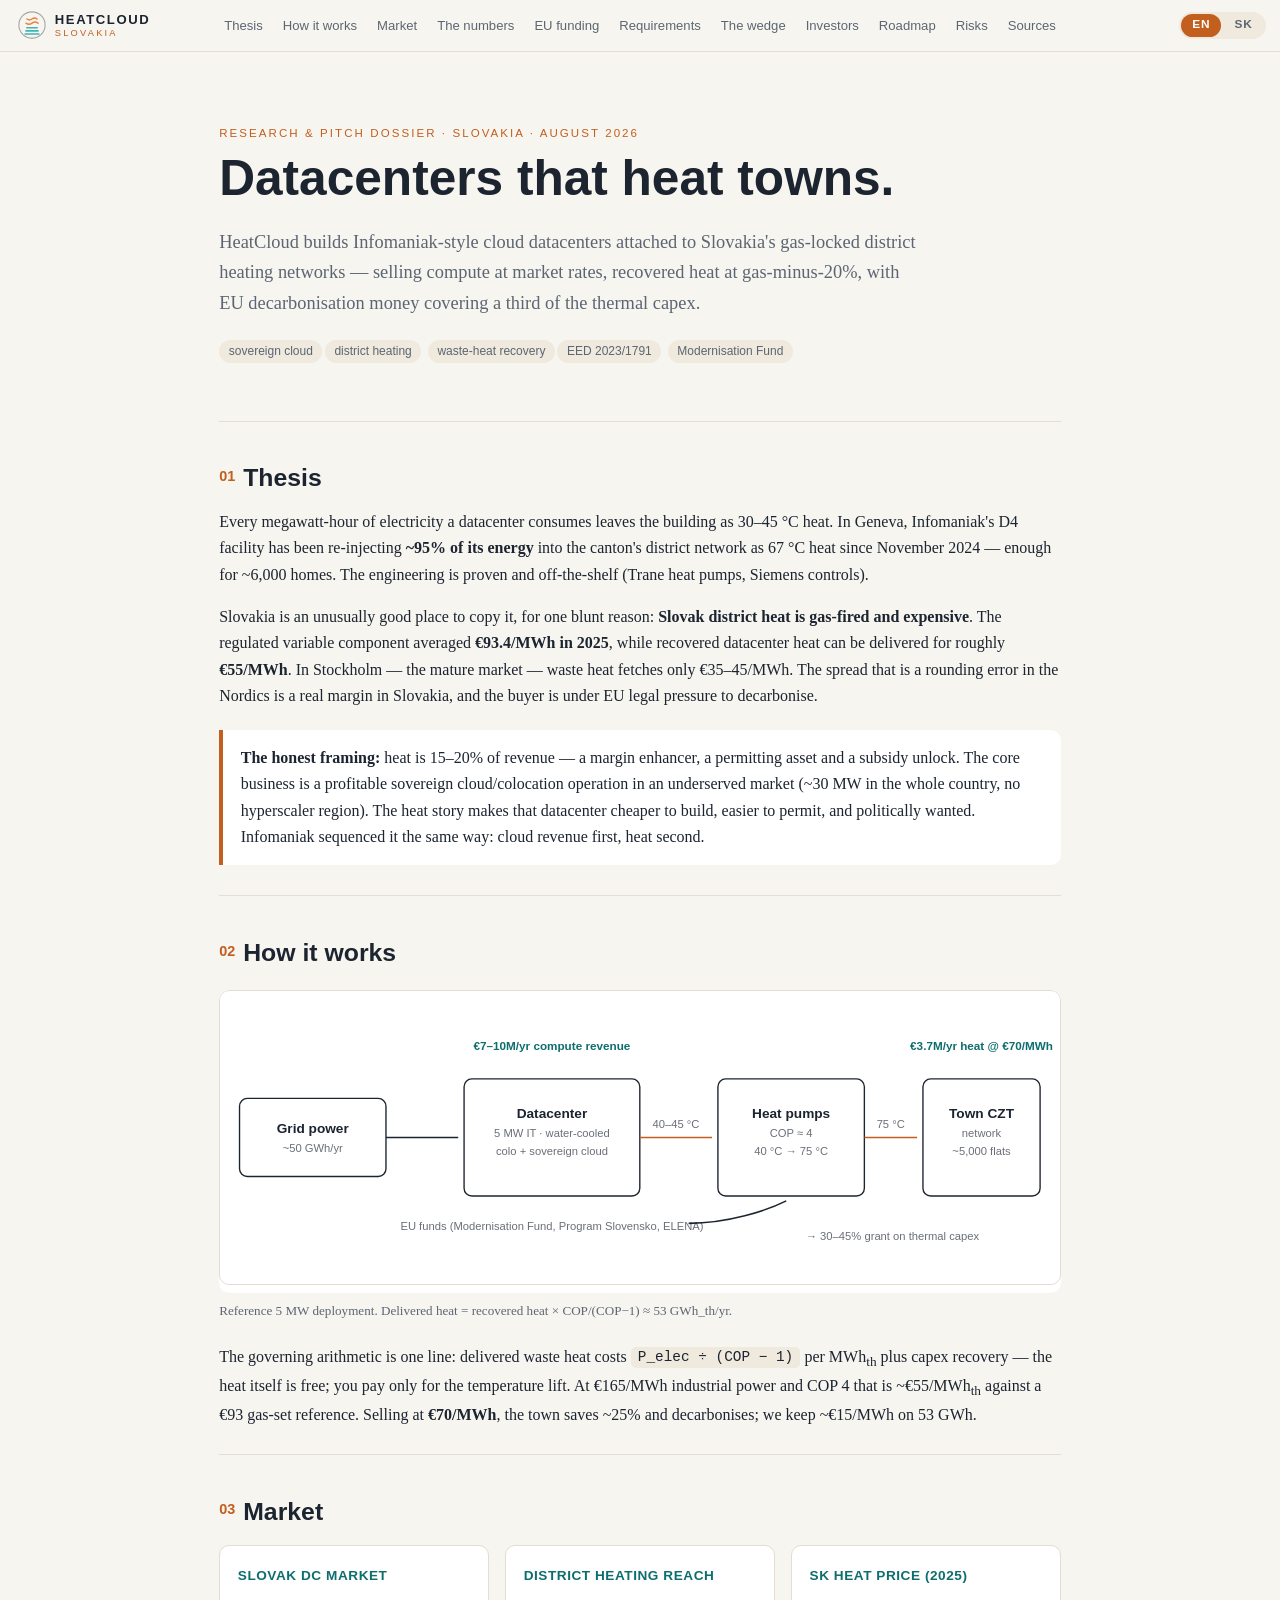
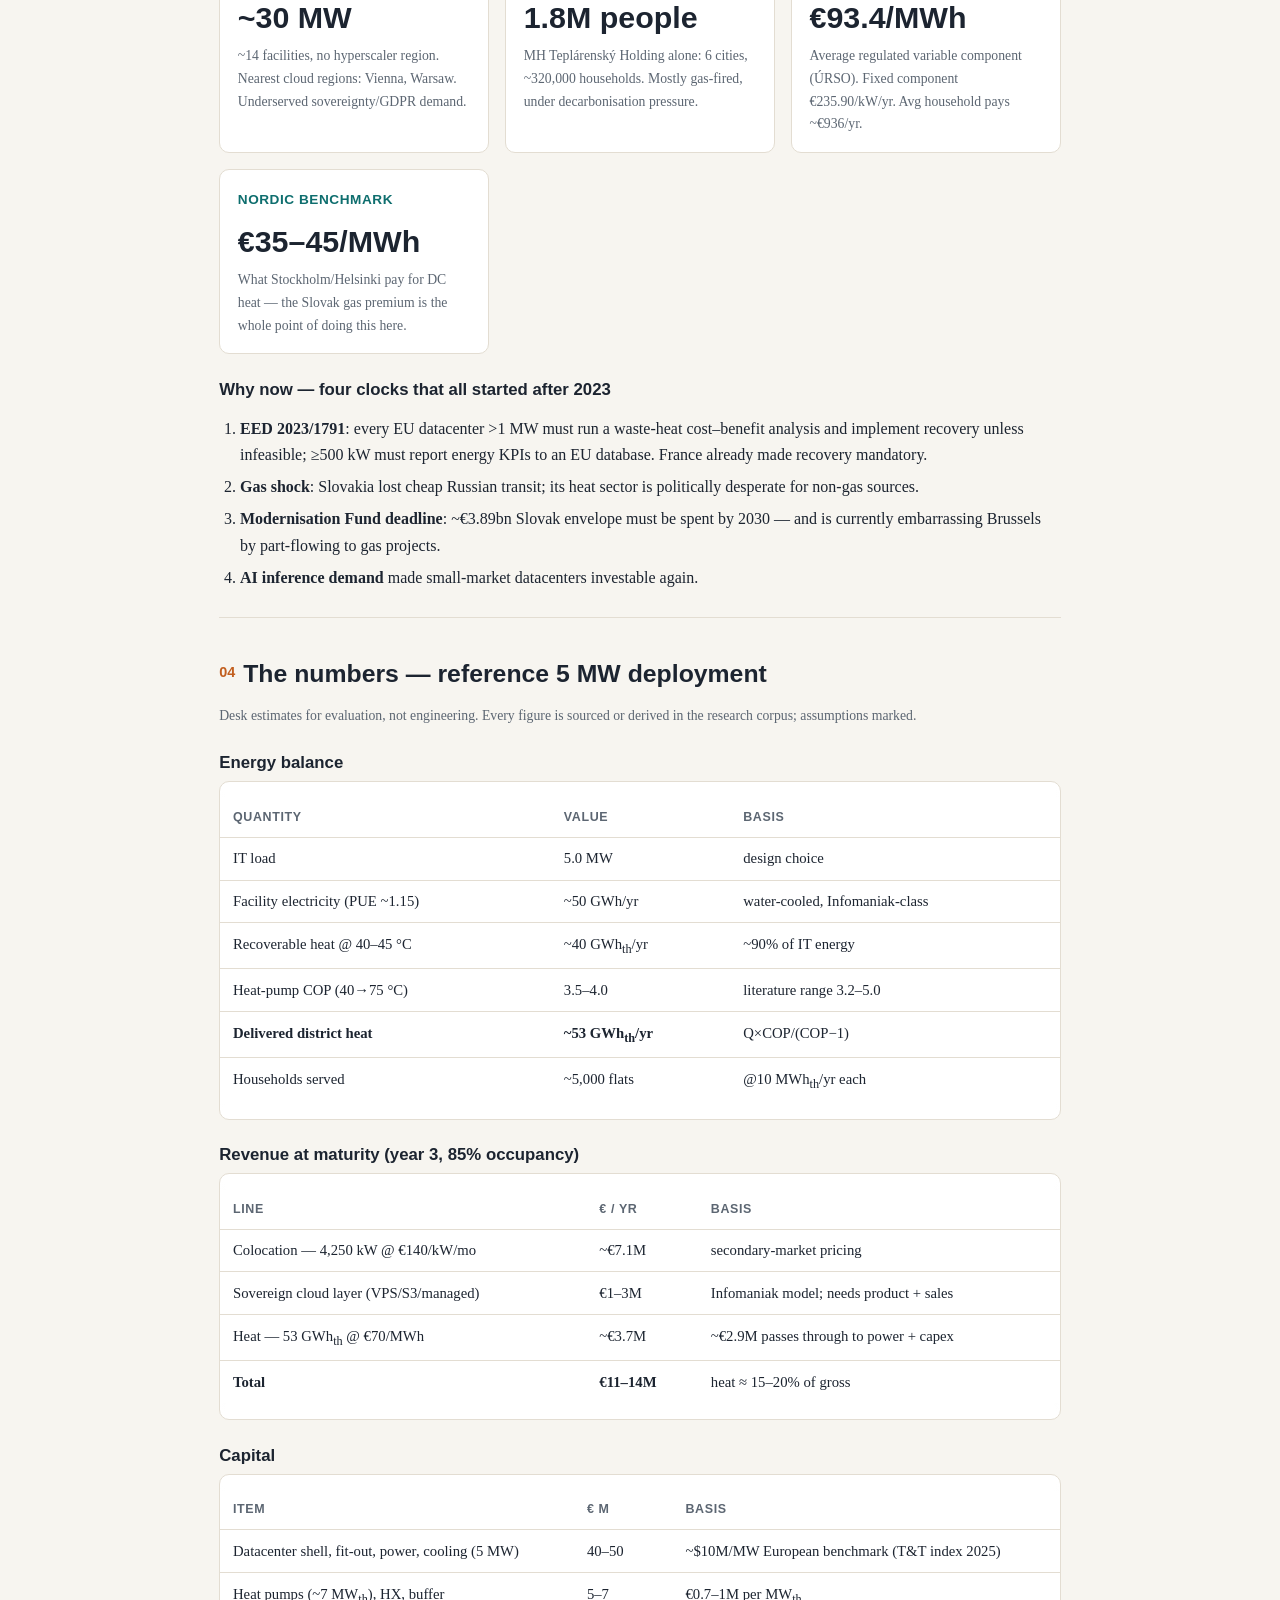
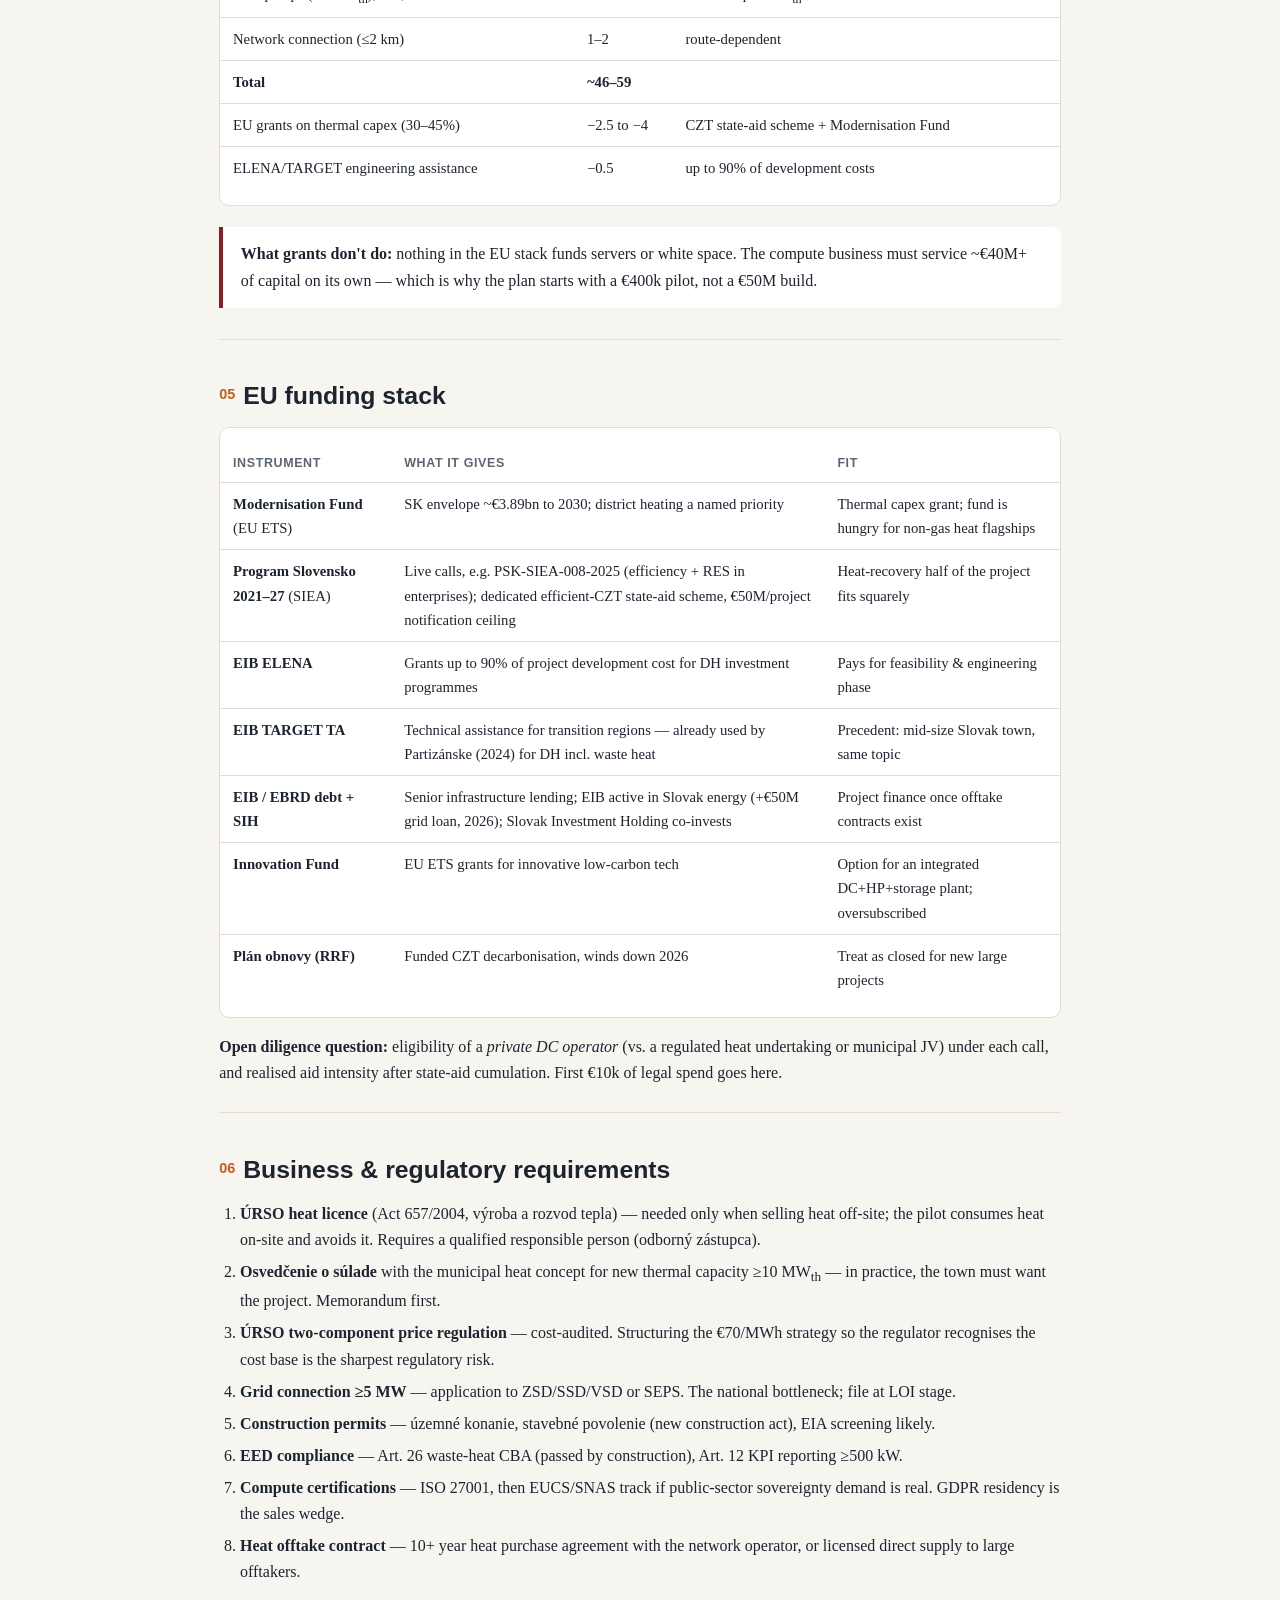
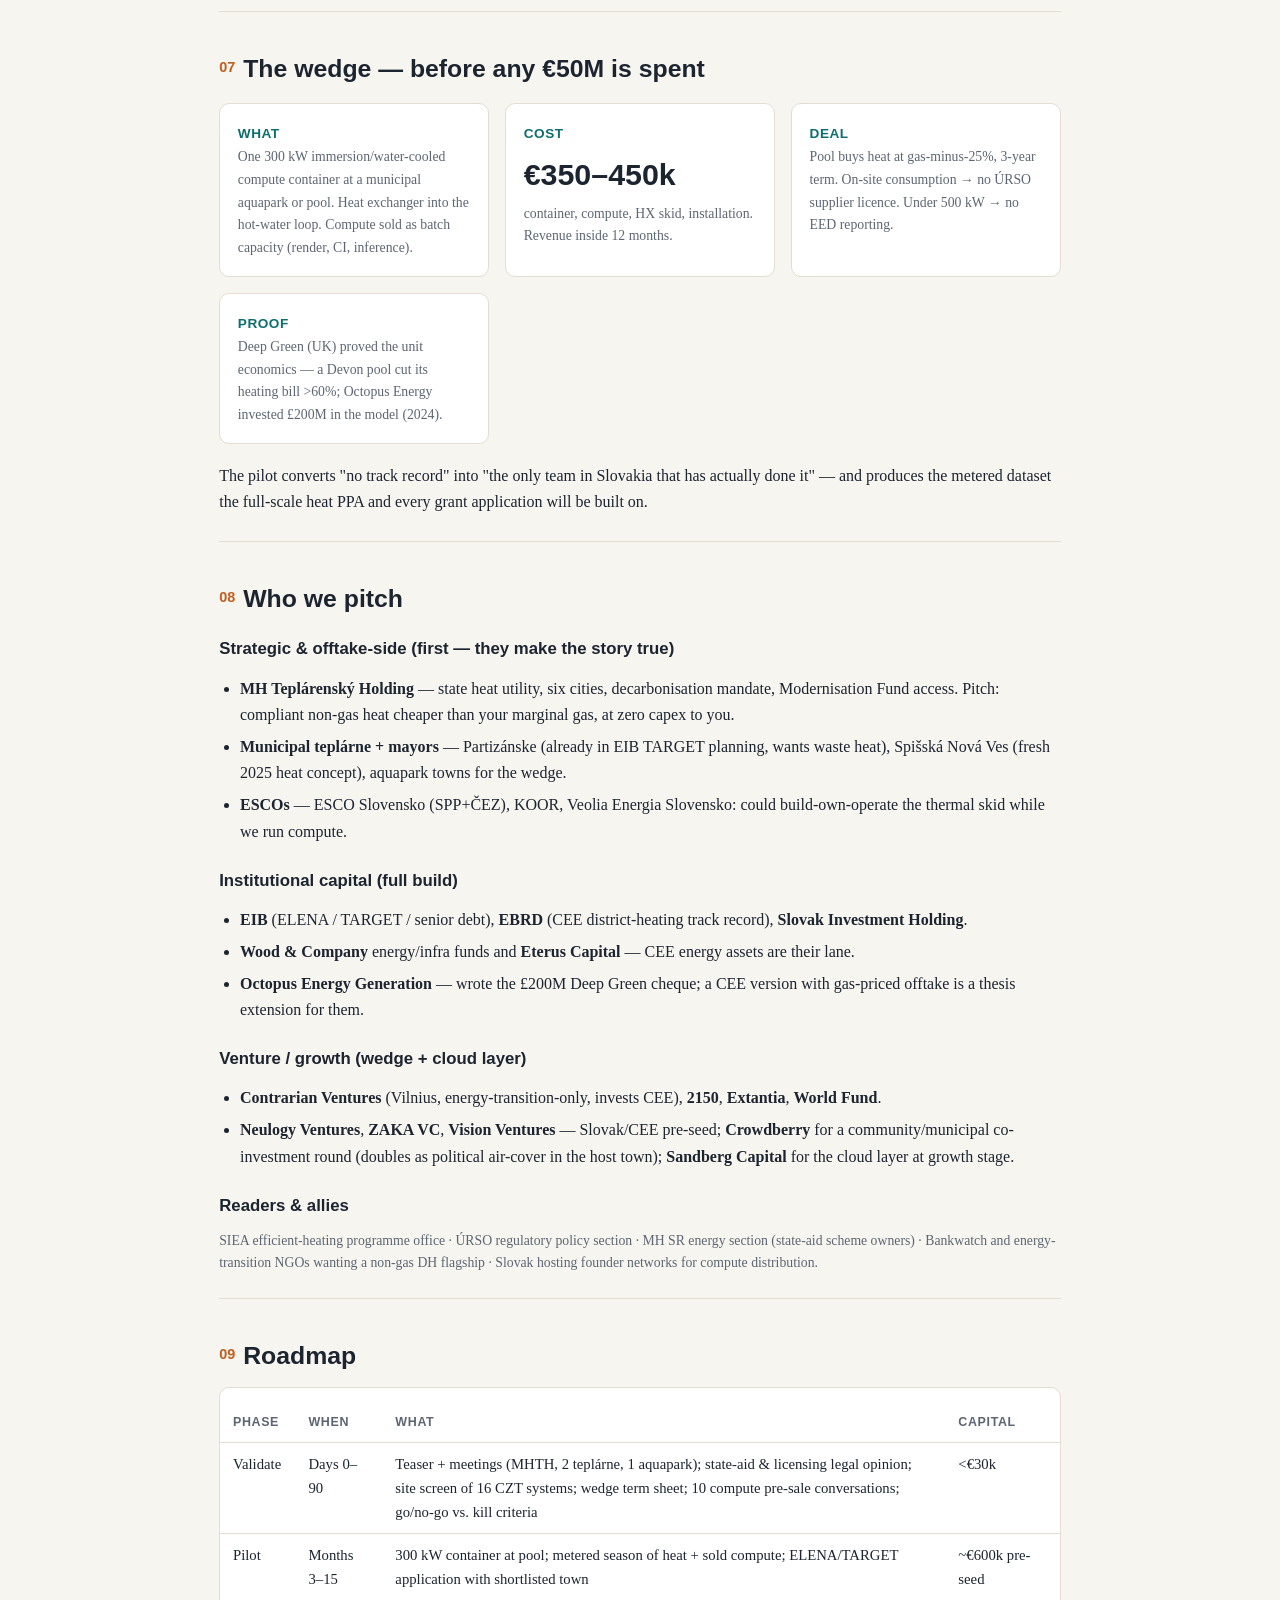
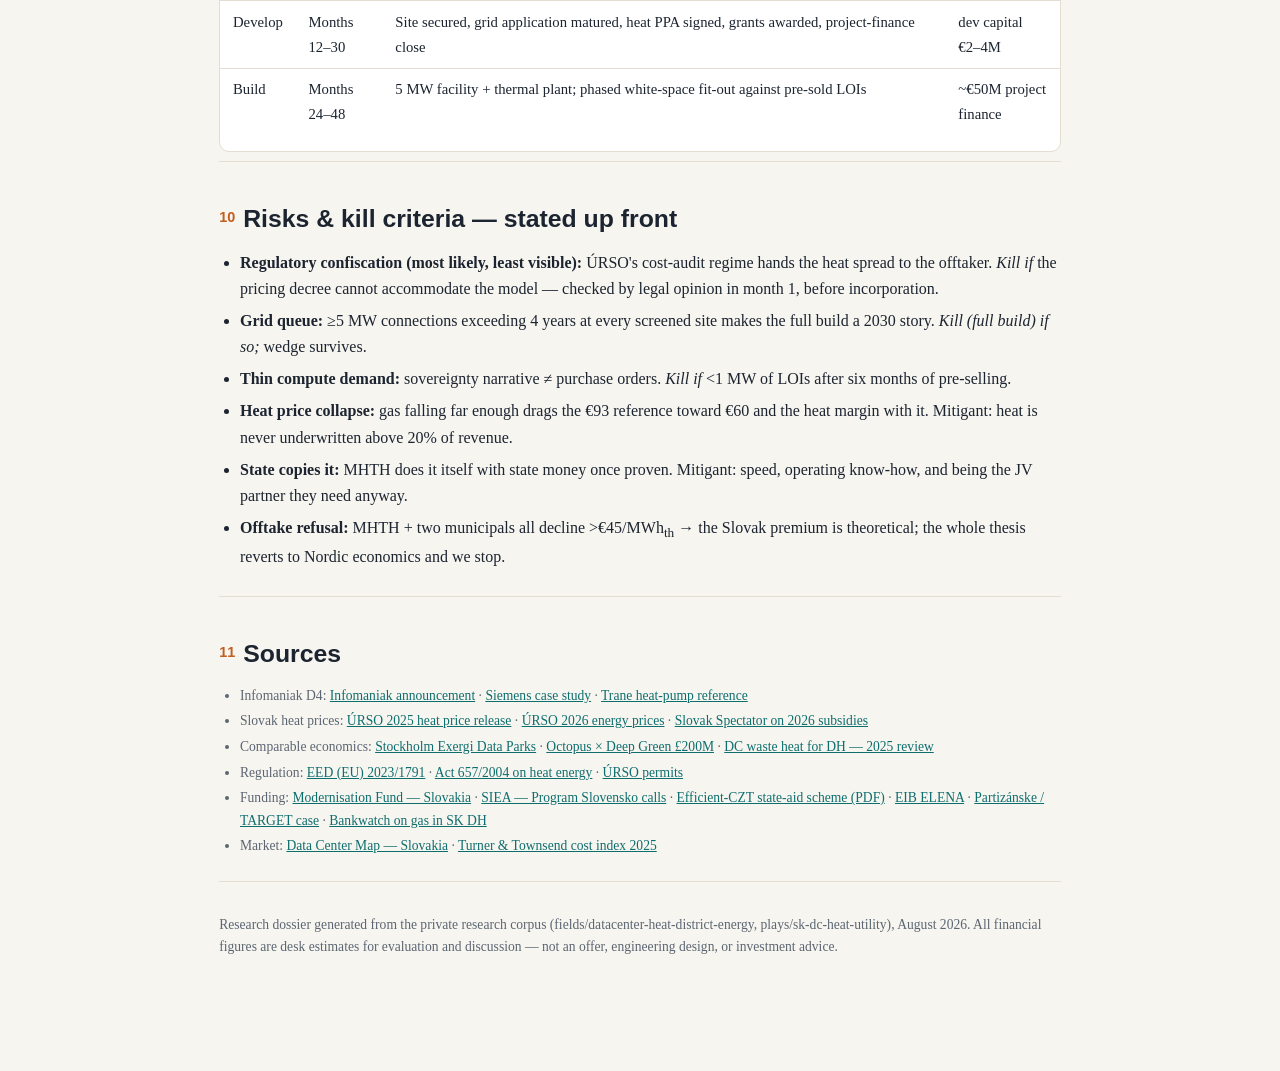
==== commit 41bd5a0c: "Add logo, OG link-preview cards, centred nav with burger, mobile layout - Brand mark (heat waves ove" ====
--- a/index.html
+++ b/index.html
@@ -5,6 +5,31 @@
 <meta name="viewport" content="width=device-width, initial-scale=1">
 <title>HeatCloud Slovakia — datacenters that heat towns</title>
 <meta name="description" content="Sovereign cloud datacenters attached to Slovakia's district heating networks: compute at market rates, recovered heat at gas-minus-20%, EU decarbonisation funding on the thermal capex.">
+<link rel="canonical" href="https://mild-solvent.github.io/heatcloud-slovakia/">
+<meta name="theme-color" content="#12161c">
+<meta name="color-scheme" content="light dark">
+
+<!-- Open Graph / link previews -->
+<meta property="og:type" content="website">
+<meta property="og:site_name" content="HeatCloud Slovakia">
+<meta property="og:url" content="https://mild-solvent.github.io/heatcloud-slovakia/">
+<meta property="og:title" content="Datacenters that heat towns.">
+<meta property="og:description" content="Slovak district heat is gas-fired at €93.4/MWh. Recovered datacenter heat costs ~€55/MWh. A research &amp; pitch dossier on the spread — deploy model, EU funding stack, investors.">
+<meta property="og:image" content="https://mild-solvent.github.io/heatcloud-slovakia/assets/og.png">
+<meta property="og:image:type" content="image/png">
+<meta property="og:image:width" content="1200">
+<meta property="og:image:height" content="630">
+<meta property="og:image:alt" content="HeatCloud Slovakia — datacenters that heat towns. €93.4/MWh gas heat today versus €55/MWh recovered heat, ~5,000 flats per 5 MW.">
+<meta property="og:locale" content="en_GB">
+<meta property="og:locale:alternate" content="sk_SK">
+<meta name="twitter:card" content="summary_large_image">
+<meta name="twitter:title" content="Datacenters that heat towns.">
+<meta name="twitter:description" content="Slovak district heat is gas-fired at €93.4/MWh. Recovered datacenter heat costs ~€55/MWh. Deploy model, EU funding stack, investors.">
+<meta name="twitter:image" content="https://mild-solvent.github.io/heatcloud-slovakia/assets/og.png">
+
+<link rel="icon" href="assets/favicon.svg" type="image/svg+xml">
+<link rel="icon" href="assets/icon-192.png" sizes="192x192" type="image/png">
+<link rel="apple-touch-icon" href="assets/apple-touch-icon.png">
 <style>
 :root{
   --bg:#f7f5f0; --panel:#ffffff; --ink:#1c2430; --muted:#5c6672;
@@ -18,13 +43,38 @@
 *{box-sizing:border-box} html{scroll-behavior:smooth}
 body{margin:0;background:var(--bg);color:var(--ink);font:16px/1.65 Georgia,'Times New Roman',serif}
 a{color:var(--accent2)} h1,h2,h3{font-family:'Helvetica Neue',Arial,sans-serif;line-height:1.2}
-nav{position:sticky;top:0;background:var(--bg);border-bottom:1px solid var(--line);z-index:9;
-  display:flex;align-items:center;gap:.5rem;padding:.55rem 1rem;font-family:Arial,sans-serif;font-size:.82rem}
-.navlinks{display:flex;align-items:center;gap:.2rem;overflow-x:auto;flex:1 1 auto;min-width:0;
-  scrollbar-width:thin;-webkit-overflow-scrolling:touch}
-nav a{color:var(--muted);text-decoration:none;padding:.25rem .6rem;border-radius:99px;white-space:nowrap}
-nav a:hover{color:var(--ink);background:var(--chip)}
+/* ---- header: brand | centred links | controls ---- */
+nav{position:sticky;top:0;background:var(--bg);border-bottom:1px solid var(--line);z-index:20;
+  display:grid;grid-template-columns:1fr auto 1fr;align-items:center;gap:.6rem;
+  padding:.5rem .9rem;font-family:Arial,sans-serif;font-size:.82rem}
+.brand{display:flex;align-items:center;gap:.5rem;text-decoration:none;color:var(--ink);
+  justify-self:start;padding:.15rem;border-radius:8px}
+.brand svg{width:30px;height:30px;flex:none;display:block}
+.brandtext{display:flex;flex-direction:column;line-height:1.05}
+.brandtext b{font:700 .82rem/1 'Helvetica Neue',Arial,sans-serif;letter-spacing:.12em}
+.brandtext i{font:400 .58rem/1 Arial,sans-serif;letter-spacing:.24em;color:var(--accent);font-style:normal;margin-top:.18rem}
+.navlinks{display:flex;align-items:center;justify-content:center;gap:.15rem;overflow:hidden;min-width:0}
+nav a.sec{color:var(--muted);text-decoration:none;padding:.3rem .55rem;border-radius:99px;white-space:nowrap}
+nav a.sec:hover{color:var(--ink);background:var(--chip)}
+.navright{display:flex;align-items:center;gap:.4rem;justify-self:end}
 .lang{display:flex;gap:2px;background:var(--chip);border-radius:99px;padding:2px;flex:0 0 auto}
+.burger{display:none;flex:none;width:38px;height:34px;border:1px solid var(--line);background:transparent;
+  border-radius:9px;cursor:pointer;padding:0;align-items:center;justify-content:center}
+.burger span{display:block;position:relative;width:16px;height:1.6px;background:var(--ink);border-radius:2px}
+.burger span::before,.burger span::after{content:"";position:absolute;left:0;width:16px;height:1.6px;
+  background:var(--ink);border-radius:2px;transition:transform .18s ease,top .18s ease}
+.burger span::before{top:-5px} .burger span::after{top:5px}
+nav.compact .burger{display:flex}
+nav.compact{grid-template-columns:1fr auto}
+nav.compact .navlinks{position:absolute;top:100%;left:0;right:0;display:none;
+  flex-direction:column;align-items:stretch;justify-content:flex-start;gap:0;overflow:auto;
+  max-height:70vh;background:var(--bg);border-bottom:1px solid var(--line);
+  padding:.4rem .6rem .7rem;box-shadow:0 14px 30px rgba(0,0,0,.16)}
+nav.compact .navlinks.open{display:flex}
+nav.compact .navlinks a.sec{padding:.7rem .8rem;border-radius:9px;font-size:.95rem}
+nav.compact .burger[aria-expanded="true"] span{background:transparent}
+nav.compact .burger[aria-expanded="true"] span::before{top:0;transform:rotate(45deg)}
+nav.compact .burger[aria-expanded="true"] span::after{top:0;transform:rotate(-45deg)}
 .lang button{font:600 .74rem/1 Arial,sans-serif;letter-spacing:.06em;border:0;cursor:pointer;
   padding:.35rem .7rem;border-radius:99px;background:transparent;color:var(--muted)}
 .lang button[aria-pressed="true"]{background:var(--accent);color:#fff}
@@ -58,6 +108,39 @@
 footer{padding:2rem 0;color:var(--muted);font-size:.85rem}
 .srcs{font-size:.85rem;color:var(--muted)} .srcs li{margin:.2rem 0}
 
+/* ---- wide content scrolls inside itself, never the page ---- */
+.tblwrap table{min-width:560px}
+.figscroll{overflow-x:auto;-webkit-overflow-scrolling:touch;border-radius:10px}
+.figscroll .flow{min-width:620px}
+/* edge shadows, visible only while there is more content to scroll to */
+.tblwrap,.figscroll{background-color:var(--panel);
+  background-image:linear-gradient(to right,var(--panel),rgba(128,128,128,0)),
+    linear-gradient(to left,var(--panel),rgba(128,128,128,0)),
+    radial-gradient(farthest-side at 0 50%,rgba(0,0,0,.20),transparent),
+    radial-gradient(farthest-side at 100% 50%,rgba(0,0,0,.20),transparent);
+  background-position:0 0,100% 0,0 0,100% 0;background-repeat:no-repeat;
+  background-size:34px 100%,34px 100%,14px 100%,14px 100%;
+  background-attachment:local,local,scroll,scroll}
+
+/* ---- mobile ---- */
+@media (max-width:760px){
+  body{font-size:15.5px}
+  .wrap{padding:0 1rem 3.5rem}
+  header.hero{padding:2.6rem 0 1.8rem}
+  section{padding:2rem 0 .5rem;scroll-margin-top:3.2rem}
+  h2{font-size:1.34rem}
+  .lede{font-size:1.05rem}
+  .big{font-size:1.65rem}
+  .grid{grid-template-columns:1fr;gap:.75rem}
+  th,td{padding:.5rem .65rem}
+  .lang button{padding:.45rem .75rem}
+  ul,ol{padding-left:1.1rem}
+}
+@media (max-width:420px){
+  .brandtext{display:none}
+  nav{padding:.45rem .7rem}
+}
+
 /* language panes */
 [data-pane]{display:none}
 body[data-lang="en"] [data-pane="en"],
@@ -77,24 +160,43 @@
 }catch(e){}})();
 </script>
 
-<nav>
-  <div class="navlinks">
+<nav id="nav">
+  <a class="brand" href="#" aria-label="HeatCloud Slovakia">
+    <svg viewBox="0 0 48 48" aria-hidden="true" focusable="false">
+      <circle cx="24" cy="24" r="21" fill="none" stroke="currentColor" stroke-opacity=".38" stroke-width="1.7"/>
+      <g stroke="#3fb5b5" stroke-width="2.5" stroke-linecap="round">
+        <line x1="12.96" y1="38.4" x2="35.04" y2="38.4"/>
+        <line x1="14.30" y1="33.4" x2="33.70" y2="33.4"/>
+        <line x1="15.66" y1="28.3" x2="32.34" y2="28.3"/>
+      </g>
+      <g stroke="#e8823f" stroke-width="2.4" stroke-linecap="round" fill="none">
+        <path d="M14.4 21.1 C17.6 23.5, 20.8 23.5, 24 21.1 C27.2 18.7, 30.4 18.7, 33.6 21.1"/>
+        <path d="M15.9 14.4 C18.6 16.3, 21.3 16.3, 24 14.4 C26.7 12.5, 29.4 12.5, 32.1 14.4"/>
+      </g>
+    </svg>
+    <span class="brandtext"><b>HEATCLOUD</b><i>SLOVAKIA</i></span>
+  </a>
+  <div class="navlinks" id="navlinks">
   <span data-pane="en">
-    <a href="#thesis">Thesis</a><a href="#model">How it works</a><a href="#market">Market</a>
-    <a href="#numbers">The numbers</a><a href="#funding">EU funding</a><a href="#requirements">Requirements</a>
-    <a href="#wedge">The wedge</a><a href="#investors">Investors</a><a href="#roadmap">Roadmap</a>
-    <a href="#risks">Risks</a><a href="#sources">Sources</a>
+    <a class="sec" href="#thesis">Thesis</a><a class="sec" href="#model">How it works</a><a class="sec" href="#market">Market</a>
+    <a class="sec" href="#numbers">The numbers</a><a class="sec" href="#funding">EU funding</a><a class="sec" href="#requirements">Requirements</a>
+    <a class="sec" href="#wedge">The wedge</a><a class="sec" href="#investors">Investors</a><a class="sec" href="#roadmap">Roadmap</a>
+    <a class="sec" href="#risks">Risks</a><a class="sec" href="#sources">Sources</a>
   </span>
   <span data-pane="sk">
-    <a href="#sk-thesis">Téza</a><a href="#sk-model">Ako to funguje</a><a href="#sk-market">Trh</a>
-    <a href="#sk-numbers">Čísla</a><a href="#sk-funding">Eurofondy</a><a href="#sk-requirements">Požiadavky</a>
-    <a href="#sk-wedge">Prvý krok</a><a href="#sk-investors">Investori</a><a href="#sk-roadmap">Plán</a>
-    <a href="#sk-risks">Riziká</a><a href="#sk-sources">Zdroje</a>
+    <a class="sec" href="#sk-thesis">Téza</a><a class="sec" href="#sk-model">Ako to funguje</a><a class="sec" href="#sk-market">Trh</a>
+    <a class="sec" href="#sk-numbers">Čísla</a><a class="sec" href="#sk-funding">Eurofondy</a><a class="sec" href="#sk-requirements">Požiadavky</a>
+    <a class="sec" href="#sk-wedge">Prvý krok</a><a class="sec" href="#sk-investors">Investori</a><a class="sec" href="#sk-roadmap">Plán</a>
+    <a class="sec" href="#sk-risks">Riziká</a><a class="sec" href="#sk-sources">Zdroje</a>
   </span>
   </div>
-  <div class="lang" role="group" aria-label="Language / Jazyk">
-    <button type="button" data-set-lang="en" aria-pressed="true">EN</button>
-    <button type="button" data-set-lang="sk" aria-pressed="false">SK</button>
+  <div class="navright">
+    <div class="lang" role="group" aria-label="Language / Jazyk">
+      <button type="button" data-set-lang="en" aria-pressed="true">EN</button>
+      <button type="button" data-set-lang="sk" aria-pressed="false">SK</button>
+    </div>
+    <button type="button" class="burger" id="burger" aria-expanded="false"
+            aria-controls="navlinks" aria-label="Menu"><span></span></button>
   </div>
 </nav>
 
@@ -139,7 +241,7 @@
 <section id="model">
   <h2><span class="n">02</span>How it works</h2>
   <figure>
-  <svg class="flow" viewBox="0 0 860 300" xmlns="http://www.w3.org/2000/svg" role="img" aria-label="Energy flow diagram">
+  <div class="figscroll"><svg class="flow" viewBox="0 0 860 300" xmlns="http://www.w3.org/2000/svg" role="img" aria-label="Energy flow diagram">
     <style>
       .b{fill:none;stroke:currentColor;stroke-width:1.4}
       .t{font:600 14px Arial;fill:currentColor}
@@ -175,7 +277,7 @@
     <text class="s" x="340" y="245" text-anchor="middle">EU funds (Modernisation Fund, Program Slovensko, ELENA)</text>
     <path class="ar" d="M480,238 C520,238 560,225 580,215"/>
     <text class="s" x="600" y="255" text-anchor="start">→ 30–45% grant on thermal capex</text>
-  </svg>
+  </svg></div>
   <figcaption>Reference 5 MW deployment. Delivered heat = recovered heat × COP/(COP−1) ≈ 53 GWh_th/yr.</figcaption>
   </figure>
   <p>The governing arithmetic is one line: delivered waste heat costs
@@ -435,7 +537,7 @@
 <section id="sk-model">
   <h2><span class="n">02</span>Ako to funguje</h2>
   <figure>
-  <svg class="flow" viewBox="0 0 860 300" xmlns="http://www.w3.org/2000/svg" role="img" aria-label="Schéma toku energie">
+  <div class="figscroll"><svg class="flow" viewBox="0 0 860 300" xmlns="http://www.w3.org/2000/svg" role="img" aria-label="Schéma toku energie">
     <style>
       .b{fill:none;stroke:currentColor;stroke-width:1.4}
       .t{font:600 14px Arial;fill:currentColor}
@@ -471,7 +573,7 @@
     <text class="s" x="340" y="245" text-anchor="middle">Eurofondy (Modernizačný fond, Program Slovensko, ELENA)</text>
     <path class="ar" d="M480,238 C520,238 560,225 580,215"/>
     <text class="s" x="600" y="255" text-anchor="start">→ 30–45 % dotácia na tepelnú časť</text>
-  </svg>
+  </svg></div>
   <figcaption>Referenčné nasadenie 5 MW. Dodané teplo = získané teplo × COP/(COP−1) ≈ 53 GWh<sub>t</sub>/rok.</figcaption>
   </figure>
   <p>Rozhodujúca aritmetika je jediný riadok: dodané odpadové teplo stojí
@@ -733,6 +835,46 @@
     });
   });
   apply(document.body.getAttribute('data-lang') || 'en');
+
+  // ---- header: collapse to a burger only when the links cannot fit ----
+  var nav = document.getElementById('nav'),
+      links = document.getElementById('navlinks'),
+      burger = document.getElementById('burger');
+
+  function closeMenu(){
+    links.classList.remove('open');
+    burger.setAttribute('aria-expanded','false');
+  }
+
+  function layout(){
+    closeMenu();
+    nav.classList.remove('compact');
+    // measured with the inline layout applied: does the visible link row overflow?
+    var overflows = links.scrollWidth > links.clientWidth + 1;
+    if(overflows || window.innerWidth < 720) nav.classList.add('compact');
+  }
+
+  burger.addEventListener('click', function(e){
+    e.stopPropagation();
+    var open = links.classList.toggle('open');
+    burger.setAttribute('aria-expanded', String(open));
+  });
+  links.addEventListener('click', function(e){ if(e.target.closest('a')) closeMenu(); });
+  document.addEventListener('click', function(e){
+    if(nav.classList.contains('compact') && !nav.contains(e.target)) closeMenu();
+  });
+  document.addEventListener('keydown', function(e){ if(e.key === 'Escape') closeMenu(); });
+
+  var t; window.addEventListener('resize', function(){ clearTimeout(t); t = setTimeout(layout, 120); });
+  // re-measure after a language switch: Slovak labels are a different width
+  buttons.forEach(function(b){ b.addEventListener('click', layout); });
+  document.querySelector('.brand').addEventListener('click', function(e){
+    e.preventDefault(); closeMenu();
+    window.scrollTo({top:0, behavior:'smooth'});
+    history.replaceState(null,'',location.pathname);
+  });
+  layout();
+  window.addEventListener('load', layout);   // fonts can change link widths
 })();
 </script>
 </body>
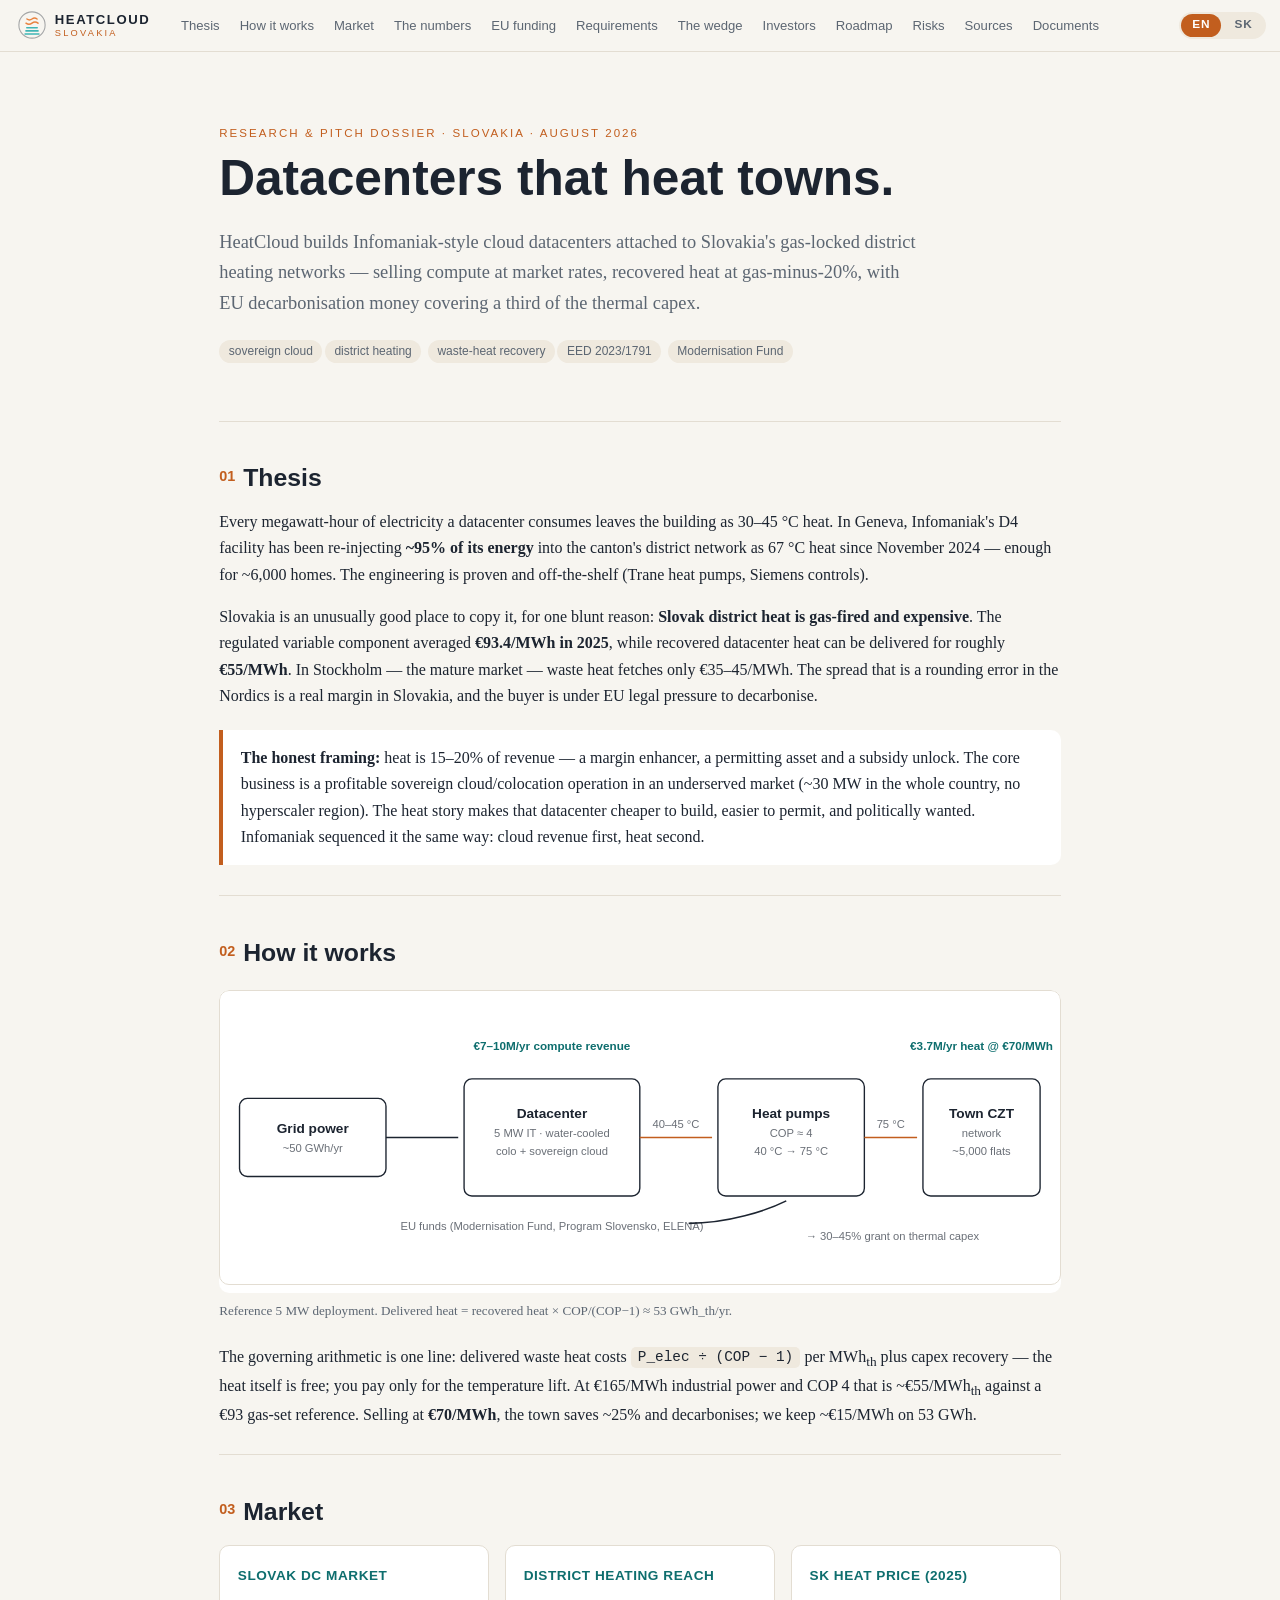
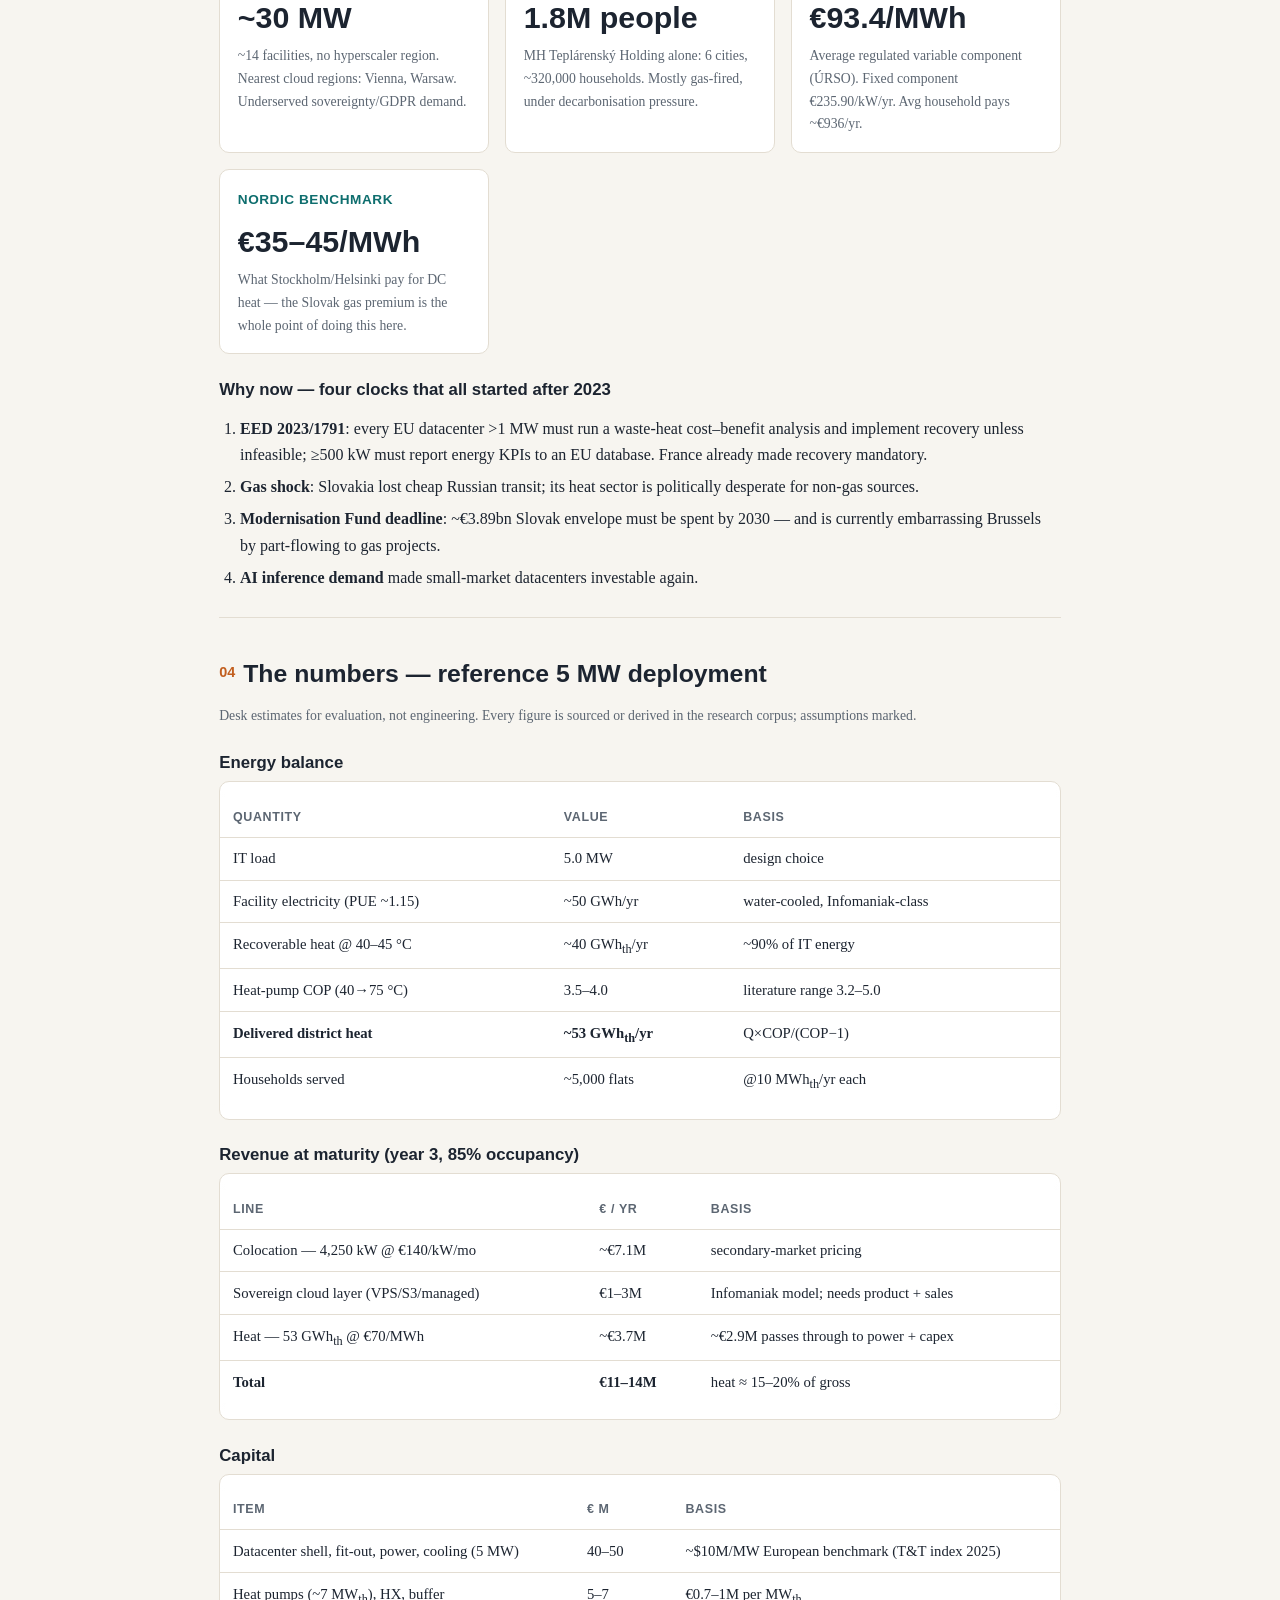
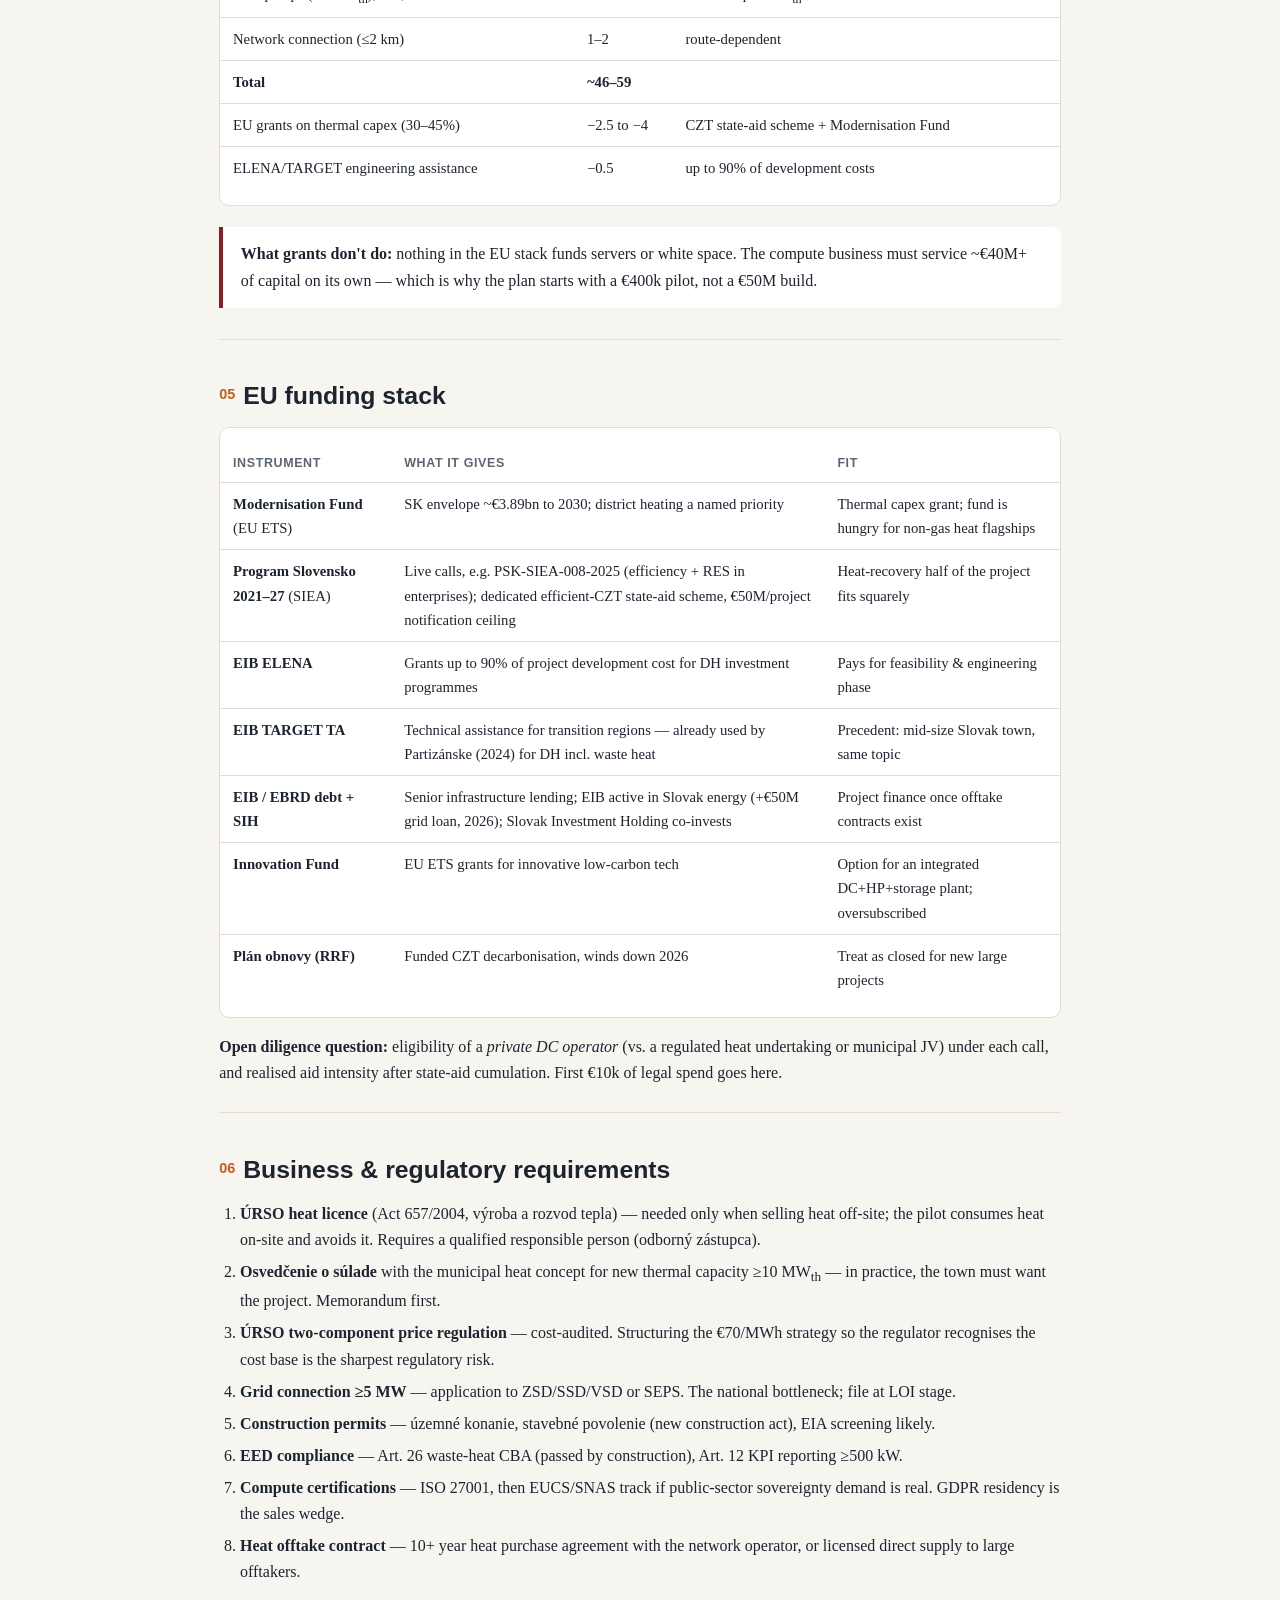
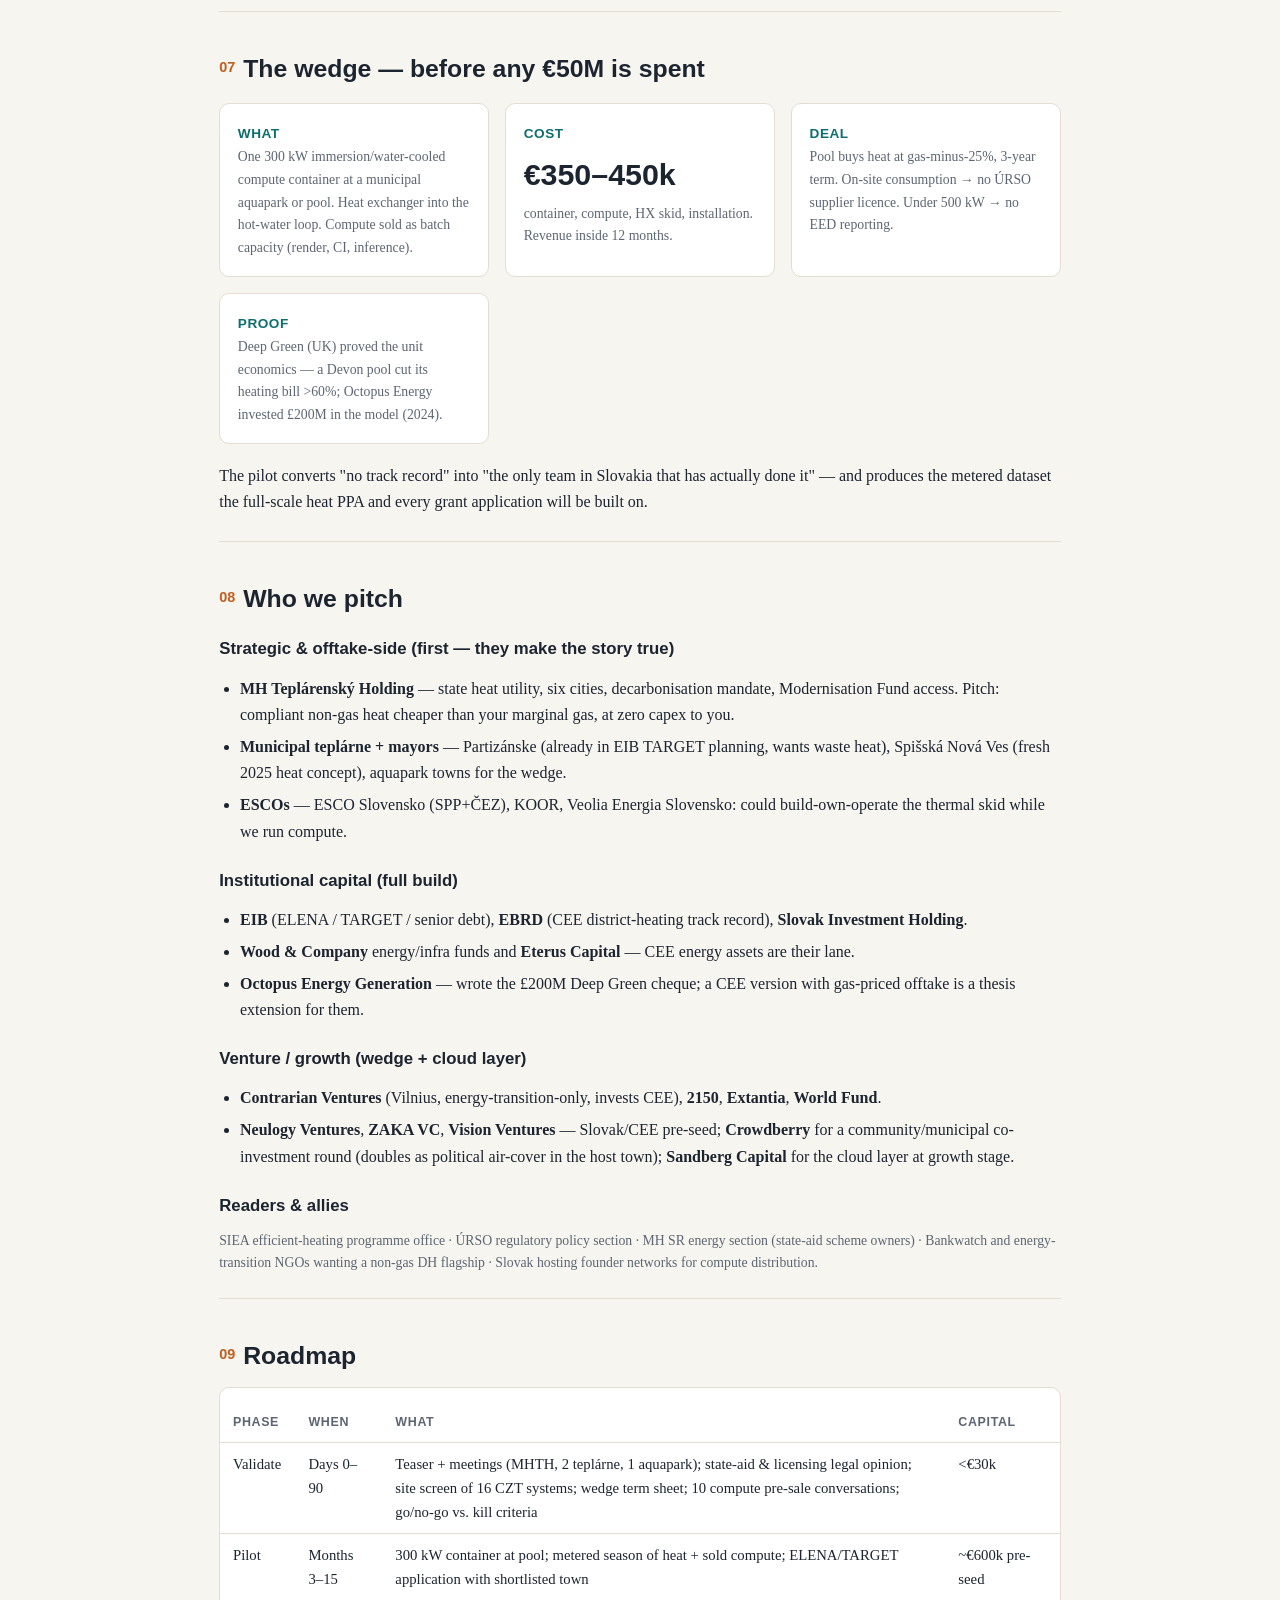
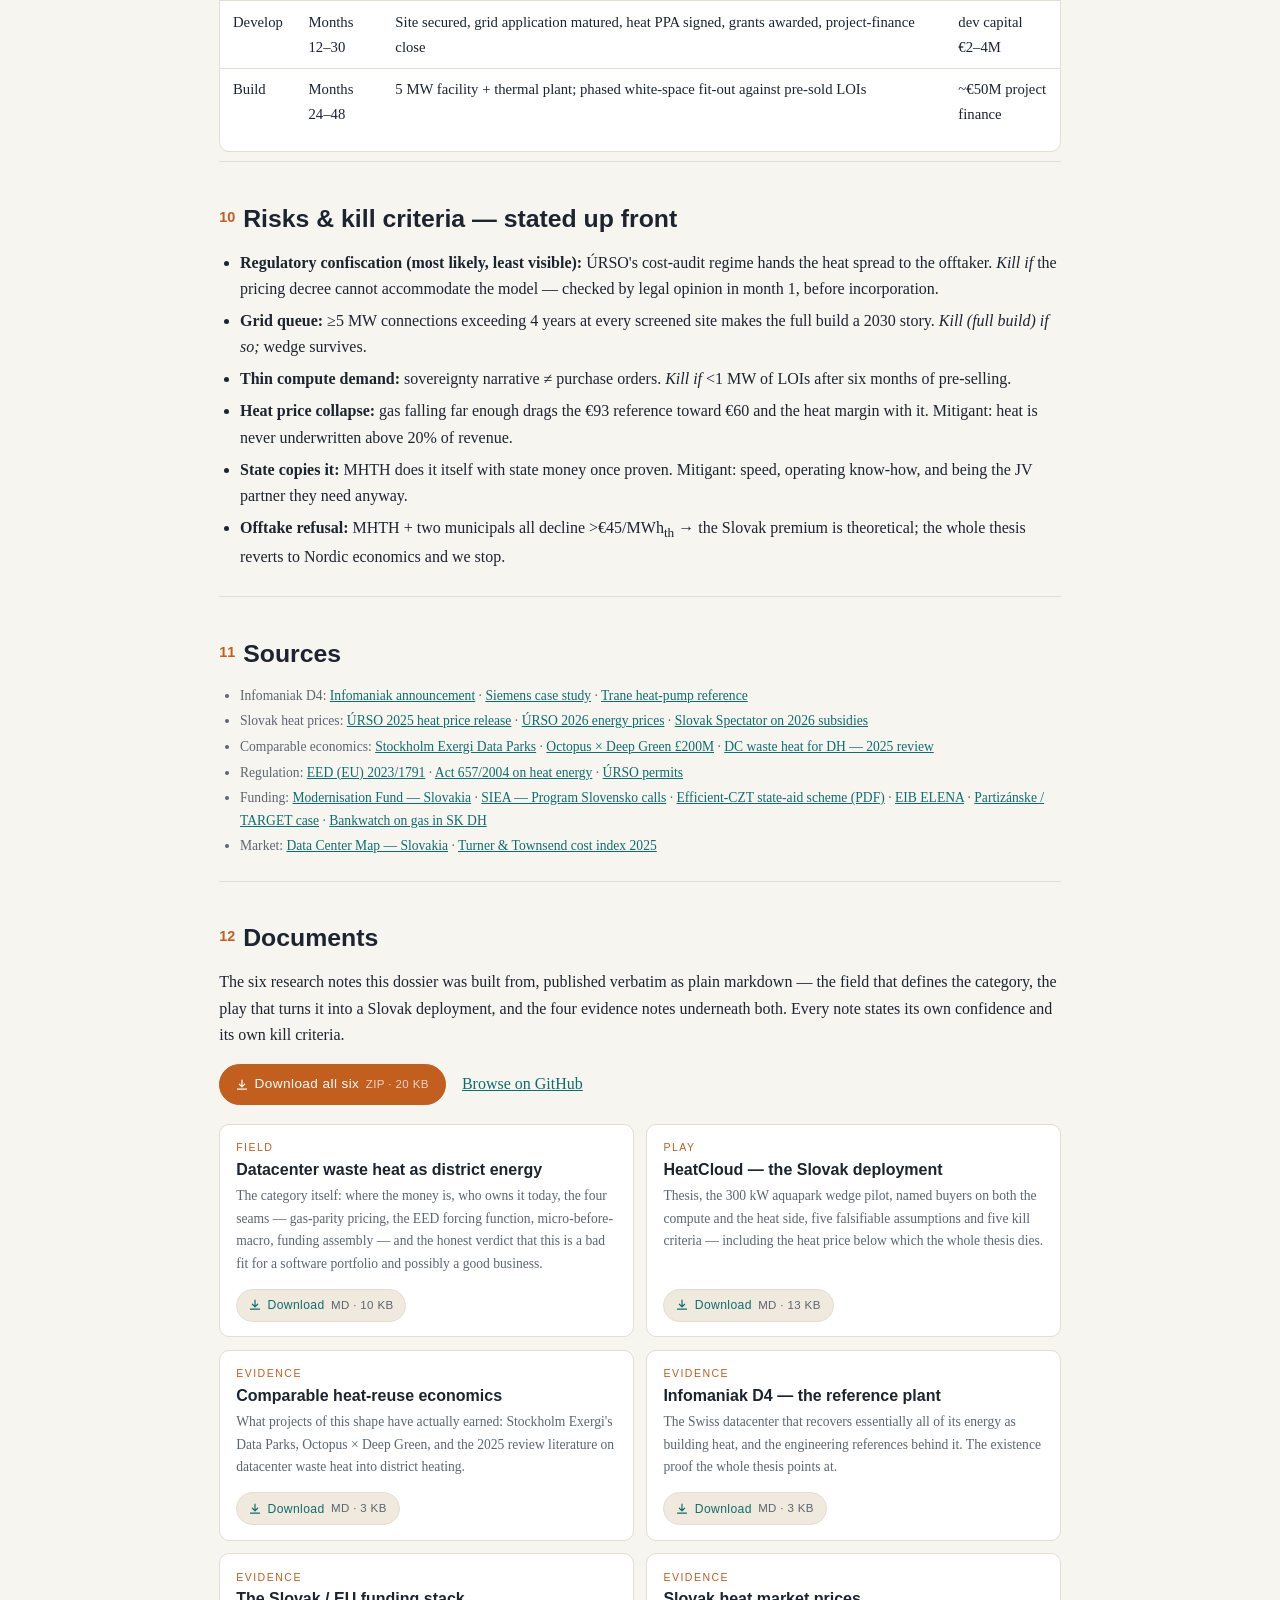
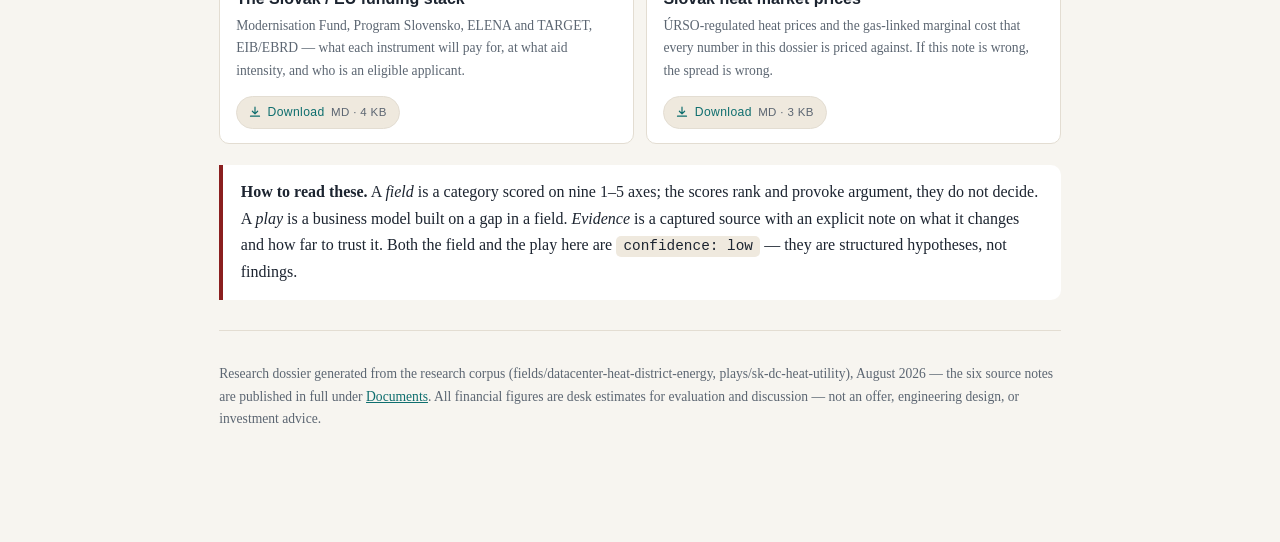
==== commit a3f80f26: "Publish the six research notes the dossier was built from The site asserted its numbers and cited it" ====
--- a/index.html
+++ b/index.html
@@ -108,6 +108,26 @@
 footer{padding:2rem 0;color:var(--muted);font-size:.85rem}
 .srcs{font-size:.85rem;color:var(--muted)} .srcs li{margin:.2rem 0}
 
+/* ---- downloadable research documents ---- */
+.docs{display:grid;gap:.8rem;grid-template-columns:repeat(auto-fit,minmax(290px,1fr));margin:1.2rem 0}
+.doc{background:var(--panel);border:1px solid var(--line);border-radius:10px;
+  padding:.9rem 1rem;display:flex;flex-direction:column}
+.doc .kind{font-family:Arial,sans-serif;font-size:.66rem;letter-spacing:.14em;
+  text-transform:uppercase;color:var(--accent)}
+.doc h3{margin:.2rem 0 .4rem;font-size:1rem}
+.doc p{margin:0 0 .85rem;font-size:.85rem;color:var(--muted);flex:1 1 auto}
+.dl{display:inline-flex;align-items:center;gap:.4rem;align-self:flex-start;
+  font-family:Arial,sans-serif;font-size:.76rem;letter-spacing:.03em;text-decoration:none;
+  color:var(--accent2);background:var(--chip);border:1px solid var(--line);
+  border-radius:99px;padding:.34rem .75rem;white-space:nowrap}
+.dl:hover{border-color:var(--accent2)}
+.dl svg{width:12px;height:12px;flex:none}
+.dl .sz{color:var(--muted);font-size:.72rem}
+.dlall{display:flex;flex-wrap:wrap;align-items:center;gap:.6rem 1rem;margin:.2rem 0 0}
+.dlall .dl{font-size:.85rem;padding:.5rem 1rem;background:var(--accent);color:#fff;border-color:var(--accent)}
+.dlall .dl .sz{color:rgba(255,255,255,.75)}
+.dlall .dl:hover{filter:brightness(1.08)}
+
 /* ---- wide content scrolls inside itself, never the page ---- */
 .tblwrap table{min-width:560px}
 .figscroll{overflow-x:auto;-webkit-overflow-scrolling:touch;border-radius:10px}
@@ -182,12 +202,14 @@
     <a class="sec" href="#numbers">The numbers</a><a class="sec" href="#funding">EU funding</a><a class="sec" href="#requirements">Requirements</a>
     <a class="sec" href="#wedge">The wedge</a><a class="sec" href="#investors">Investors</a><a class="sec" href="#roadmap">Roadmap</a>
     <a class="sec" href="#risks">Risks</a><a class="sec" href="#sources">Sources</a>
+    <a class="sec" href="#documents">Documents</a>
   </span>
   <span data-pane="sk">
     <a class="sec" href="#sk-thesis">Téza</a><a class="sec" href="#sk-model">Ako to funguje</a><a class="sec" href="#sk-market">Trh</a>
     <a class="sec" href="#sk-numbers">Čísla</a><a class="sec" href="#sk-funding">Eurofondy</a><a class="sec" href="#sk-requirements">Požiadavky</a>
     <a class="sec" href="#sk-wedge">Prvý krok</a><a class="sec" href="#sk-investors">Investori</a><a class="sec" href="#sk-roadmap">Plán</a>
     <a class="sec" href="#sk-risks">Riziká</a><a class="sec" href="#sk-sources">Zdroje</a>
+    <a class="sec" href="#sk-documents">Dokumenty</a>
   </span>
   </div>
   <div class="navright">
@@ -487,9 +509,101 @@
   </ul>
 </section>
 
+<section id="documents">
+  <h2><span class="n">12</span>Documents</h2>
+  <p>The six research notes this dossier was built from, published verbatim as plain
+  markdown — the field that defines the category, the play that turns it into a Slovak
+  deployment, and the four evidence notes underneath both. Every note states its own
+  confidence and its own kill criteria.</p>
+
+  <div class="dlall">
+    <a class="dl" href="docs/heatcloud-research-2026.zip" download>
+      <svg viewBox="0 0 16 16" fill="none" stroke="currentColor" stroke-width="1.6" stroke-linecap="round" stroke-linejoin="round" aria-hidden="true"><path d="M8 1.5v8.5M4.5 7L8 10.5 11.5 7M2 13.5h12"/></svg>
+      Download all six <span class="sz">ZIP · 20 KB</span></a>
+    <a href="https://github.com/Mild-Solvent/heatcloud-slovakia/tree/main/docs">Browse on GitHub</a>
+  </div>
+
+  <div class="docs">
+    <div class="doc">
+      <span class="kind">Field</span>
+      <h3>Datacenter waste heat as district energy</h3>
+      <p>The category itself: where the money is, who owns it today, the four seams —
+      gas-parity pricing, the EED forcing function, micro-before-macro, funding assembly —
+      and the honest verdict that this is a bad fit for a software portfolio and possibly
+      a good business.</p>
+      <a class="dl" href="docs/datacenter-heat-district-energy.md" download>
+        <svg viewBox="0 0 16 16" fill="none" stroke="currentColor" stroke-width="1.6" stroke-linecap="round" stroke-linejoin="round" aria-hidden="true"><path d="M8 1.5v8.5M4.5 7L8 10.5 11.5 7M2 13.5h12"/></svg>
+        Download <span class="sz">MD · 10 KB</span></a>
+    </div>
+
+    <div class="doc">
+      <span class="kind">Play</span>
+      <h3>HeatCloud — the Slovak deployment</h3>
+      <p>Thesis, the 300 kW aquapark wedge pilot, named buyers on both the compute and
+      the heat side, five falsifiable assumptions and five kill criteria — including the
+      heat price below which the whole thesis dies.</p>
+      <a class="dl" href="docs/sk-dc-heat-utility.md" download>
+        <svg viewBox="0 0 16 16" fill="none" stroke="currentColor" stroke-width="1.6" stroke-linecap="round" stroke-linejoin="round" aria-hidden="true"><path d="M8 1.5v8.5M4.5 7L8 10.5 11.5 7M2 13.5h12"/></svg>
+        Download <span class="sz">MD · 13 KB</span></a>
+    </div>
+
+    <div class="doc">
+      <span class="kind">Evidence</span>
+      <h3>Comparable heat-reuse economics</h3>
+      <p>What projects of this shape have actually earned: Stockholm Exergi's Data Parks,
+      Octopus × Deep Green, and the 2025 review literature on datacenter waste heat into
+      district heating.</p>
+      <a class="dl" href="docs/dc-heat-reuse-economics-comparables-2026.md" download>
+        <svg viewBox="0 0 16 16" fill="none" stroke="currentColor" stroke-width="1.6" stroke-linecap="round" stroke-linejoin="round" aria-hidden="true"><path d="M8 1.5v8.5M4.5 7L8 10.5 11.5 7M2 13.5h12"/></svg>
+        Download <span class="sz">MD · 3 KB</span></a>
+    </div>
+
+    <div class="doc">
+      <span class="kind">Evidence</span>
+      <h3>Infomaniak D4 — the reference plant</h3>
+      <p>The Swiss datacenter that recovers essentially all of its energy as building
+      heat, and the engineering references behind it. The existence proof the whole
+      thesis points at.</p>
+      <a class="dl" href="docs/infomaniak-d4-heat-recovery-2024.md" download>
+        <svg viewBox="0 0 16 16" fill="none" stroke="currentColor" stroke-width="1.6" stroke-linecap="round" stroke-linejoin="round" aria-hidden="true"><path d="M8 1.5v8.5M4.5 7L8 10.5 11.5 7M2 13.5h12"/></svg>
+        Download <span class="sz">MD · 3 KB</span></a>
+    </div>
+
+    <div class="doc">
+      <span class="kind">Evidence</span>
+      <h3>The Slovak / EU funding stack</h3>
+      <p>Modernisation Fund, Program Slovensko, ELENA and TARGET, EIB/EBRD — what each
+      instrument will pay for, at what aid intensity, and who is an eligible applicant.</p>
+      <a class="dl" href="docs/sk-eu-heat-funding-stack-2026.md" download>
+        <svg viewBox="0 0 16 16" fill="none" stroke="currentColor" stroke-width="1.6" stroke-linecap="round" stroke-linejoin="round" aria-hidden="true"><path d="M8 1.5v8.5M4.5 7L8 10.5 11.5 7M2 13.5h12"/></svg>
+        Download <span class="sz">MD · 4 KB</span></a>
+    </div>
+
+    <div class="doc">
+      <span class="kind">Evidence</span>
+      <h3>Slovak heat market prices</h3>
+      <p>ÚRSO-regulated heat prices and the gas-linked marginal cost that every number in
+      this dossier is priced against. If this note is wrong, the spread is wrong.</p>
+      <a class="dl" href="docs/sk-heat-market-prices-2025.md" download>
+        <svg viewBox="0 0 16 16" fill="none" stroke="currentColor" stroke-width="1.6" stroke-linecap="round" stroke-linejoin="round" aria-hidden="true"><path d="M8 1.5v8.5M4.5 7L8 10.5 11.5 7M2 13.5h12"/></svg>
+        Download <span class="sz">MD · 3 KB</span></a>
+    </div>
+  </div>
+
+  <div class="callout warn">
+    <b>How to read these.</b> A <i>field</i> is a category scored on nine 1–5 axes; the
+    scores rank and provoke argument, they do not decide. A <i>play</i> is a business
+    model built on a gap in a field. <i>Evidence</i> is a captured source with an explicit
+    note on what it changes and how far to trust it. Both the field and the play here are
+    <span class="formula">confidence: low</span> — they are structured hypotheses, not
+    findings.
+  </div>
+</section>
+
 <footer>
-  Research dossier generated from the private research corpus (fields/datacenter-heat-district-energy,
-  plays/sk-dc-heat-utility), August 2026. All financial figures are desk estimates for
+  Research dossier generated from the research corpus (fields/datacenter-heat-district-energy,
+  plays/sk-dc-heat-utility), August 2026 — the six source notes are published in full under
+  <a href="#documents">Documents</a>. All financial figures are desk estimates for
   evaluation and discussion — not an offer, engineering design, or investment advice.
 </footer>
 </div>
@@ -800,11 +914,104 @@
   </ul>
 </section>
 
+<section id="sk-documents">
+  <h2><span class="n">12</span>Dokumenty</h2>
+  <p>Šesť výskumných poznámok, z ktorých tento podklad vznikol, zverejnených doslovne ako
+  čistý markdown — oblasť, ktorá definuje kategóriu, zámer, ktorý z nej robí konkrétne
+  slovenské nasadenie, a štyri zdrojové poznámky pod oboma. Každá poznámka uvádza vlastnú
+  mieru istoty a vlastné kritériá zastavenia.</p>
+
+  <div class="dlall">
+    <a class="dl" href="docs/heatcloud-research-2026.zip" download>
+      <svg viewBox="0 0 16 16" fill="none" stroke="currentColor" stroke-width="1.6" stroke-linecap="round" stroke-linejoin="round" aria-hidden="true"><path d="M8 1.5v8.5M4.5 7L8 10.5 11.5 7M2 13.5h12"/></svg>
+      Stiahnuť všetkých šesť <span class="sz">ZIP · 20 kB</span></a>
+    <a href="https://github.com/Mild-Solvent/heatcloud-slovakia/tree/main/docs">Prezerať na GitHube</a>
+  </div>
+
+  <div class="docs">
+    <div class="doc">
+      <span class="kind">Oblasť</span>
+      <h3>Odpadové teplo z dátových centier ako CZT</h3>
+      <p>Samotná kategória: kde sú peniaze, kto ju dnes ovláda, štyri trhliny — cena na
+      úrovni plynu, tlak smernice EED, malé pred veľkým a poskladanie financovania — a
+      poctivý záver, že pre softvérové portfólio je to zlá voľba a pravdepodobne dobrý
+      biznis.</p>
+      <a class="dl" href="docs/datacenter-heat-district-energy.md" download>
+        <svg viewBox="0 0 16 16" fill="none" stroke="currentColor" stroke-width="1.6" stroke-linecap="round" stroke-linejoin="round" aria-hidden="true"><path d="M8 1.5v8.5M4.5 7L8 10.5 11.5 7M2 13.5h12"/></svg>
+        Stiahnuť <span class="sz">MD · 10 kB</span></a>
+    </div>
+
+    <div class="doc">
+      <span class="kind">Zámer</span>
+      <h3>HeatCloud — slovenské nasadenie</h3>
+      <p>Téza, pilotný projekt 300 kW v mestskom aquaparku, konkrétni odberatelia na strane
+      výpočtového výkonu aj tepla, päť falzifikovateľných predpokladov a päť kritérií
+      zastavenia — vrátane ceny tepla, pod ktorou celá téza padá.</p>
+      <a class="dl" href="docs/sk-dc-heat-utility.md" download>
+        <svg viewBox="0 0 16 16" fill="none" stroke="currentColor" stroke-width="1.6" stroke-linecap="round" stroke-linejoin="round" aria-hidden="true"><path d="M8 1.5v8.5M4.5 7L8 10.5 11.5 7M2 13.5h12"/></svg>
+        Stiahnuť <span class="sz">MD · 13 kB</span></a>
+    </div>
+
+    <div class="doc">
+      <span class="kind">Zdroj</span>
+      <h3>Porovnateľná ekonomika využitia tepla</h3>
+      <p>Čo projekty tohto typu skutočne zarobili: Data Parks od Stockholm Exergi,
+      Octopus × Deep Green a prehľadová literatúra z roku 2025 o odpadovom teple
+      z dátových centier v sústavách CZT.</p>
+      <a class="dl" href="docs/dc-heat-reuse-economics-comparables-2026.md" download>
+        <svg viewBox="0 0 16 16" fill="none" stroke="currentColor" stroke-width="1.6" stroke-linecap="round" stroke-linejoin="round" aria-hidden="true"><path d="M8 1.5v8.5M4.5 7L8 10.5 11.5 7M2 13.5h12"/></svg>
+        Stiahnuť <span class="sz">MD · 3 kB</span></a>
+    </div>
+
+    <div class="doc">
+      <span class="kind">Zdroj</span>
+      <h3>Infomaniak D4 — referenčná prevádzka</h3>
+      <p>Švajčiarske dátové centrum, ktoré takmer všetku spotrebovanú energiu vracia ako
+      teplo do budov, a inžinierske referencie za ním. Dôkaz, že to fyzicky aj ekonomicky
+      funguje.</p>
+      <a class="dl" href="docs/infomaniak-d4-heat-recovery-2024.md" download>
+        <svg viewBox="0 0 16 16" fill="none" stroke="currentColor" stroke-width="1.6" stroke-linecap="round" stroke-linejoin="round" aria-hidden="true"><path d="M8 1.5v8.5M4.5 7L8 10.5 11.5 7M2 13.5h12"/></svg>
+        Stiahnuť <span class="sz">MD · 3 kB</span></a>
+    </div>
+
+    <div class="doc">
+      <span class="kind">Zdroj</span>
+      <h3>Slovenský a európsky finančný stack</h3>
+      <p>Modernizačný fond, Program Slovensko, ELENA a TARGET, EIB/EBRD — čo ktorý nástroj
+      zaplatí, pri akej intenzite pomoci a kto je oprávnený žiadateľ.</p>
+      <a class="dl" href="docs/sk-eu-heat-funding-stack-2026.md" download>
+        <svg viewBox="0 0 16 16" fill="none" stroke="currentColor" stroke-width="1.6" stroke-linecap="round" stroke-linejoin="round" aria-hidden="true"><path d="M8 1.5v8.5M4.5 7L8 10.5 11.5 7M2 13.5h12"/></svg>
+        Stiahnuť <span class="sz">MD · 4 kB</span></a>
+    </div>
+
+    <div class="doc">
+      <span class="kind">Zdroj</span>
+      <h3>Ceny tepla na Slovensku</h3>
+      <p>Regulované ceny tepla podľa ÚRSO a hraničné náklady naviazané na plyn, voči ktorým
+      je ocenené každé číslo v tomto podklade. Ak je táto poznámka nesprávna, je nesprávne
+      aj celé rozpätie.</p>
+      <a class="dl" href="docs/sk-heat-market-prices-2025.md" download>
+        <svg viewBox="0 0 16 16" fill="none" stroke="currentColor" stroke-width="1.6" stroke-linecap="round" stroke-linejoin="round" aria-hidden="true"><path d="M8 1.5v8.5M4.5 7L8 10.5 11.5 7M2 13.5h12"/></svg>
+        Stiahnuť <span class="sz">MD · 3 kB</span></a>
+    </div>
+  </div>
+
+  <div class="callout warn">
+    <b>Ako ich čítať.</b> <i>Oblasť</i> je kategória hodnotená na deviatich osiach 1–5;
+    skóre zoraďuje a vyvoláva diskusiu, nerozhoduje. <i>Zámer</i> je obchodný model
+    postavený na medzere v oblasti. <i>Zdroj</i> je zachytený prameň s výslovnou poznámkou,
+    čo mení a nakoľko sa mu dá veriť. Oblasť aj zámer sú tu
+    <span class="formula">confidence: low</span> — sú to štruktúrované hypotézy, nie
+    zistenia.
+  </div>
+</section>
+
 <footer>
-  Podklad vychádza zo súkromného výskumného korpusu (fields/datacenter-heat-district-energy,
-  plays/sk-dc-heat-utility), august 2026. Všetky finančné údaje sú odhady od stola určené na
-  posúdenie a diskusiu — nie sú ponukou, projektovou dokumentáciou ani investičným
-  poradenstvom.
+  Podklad vychádza z výskumného korpusu (fields/datacenter-heat-district-energy,
+  plays/sk-dc-heat-utility), august 2026 — šesť zdrojových poznámok je zverejnených v plnom
+  znení v sekcii <a href="#sk-documents">Dokumenty</a>. Všetky finančné údaje sú odhady od
+  stola určené na posúdenie a diskusiu — nie sú ponukou, projektovou dokumentáciou ani
+  investičným poradenstvom.
 </footer>
 </div>
 
